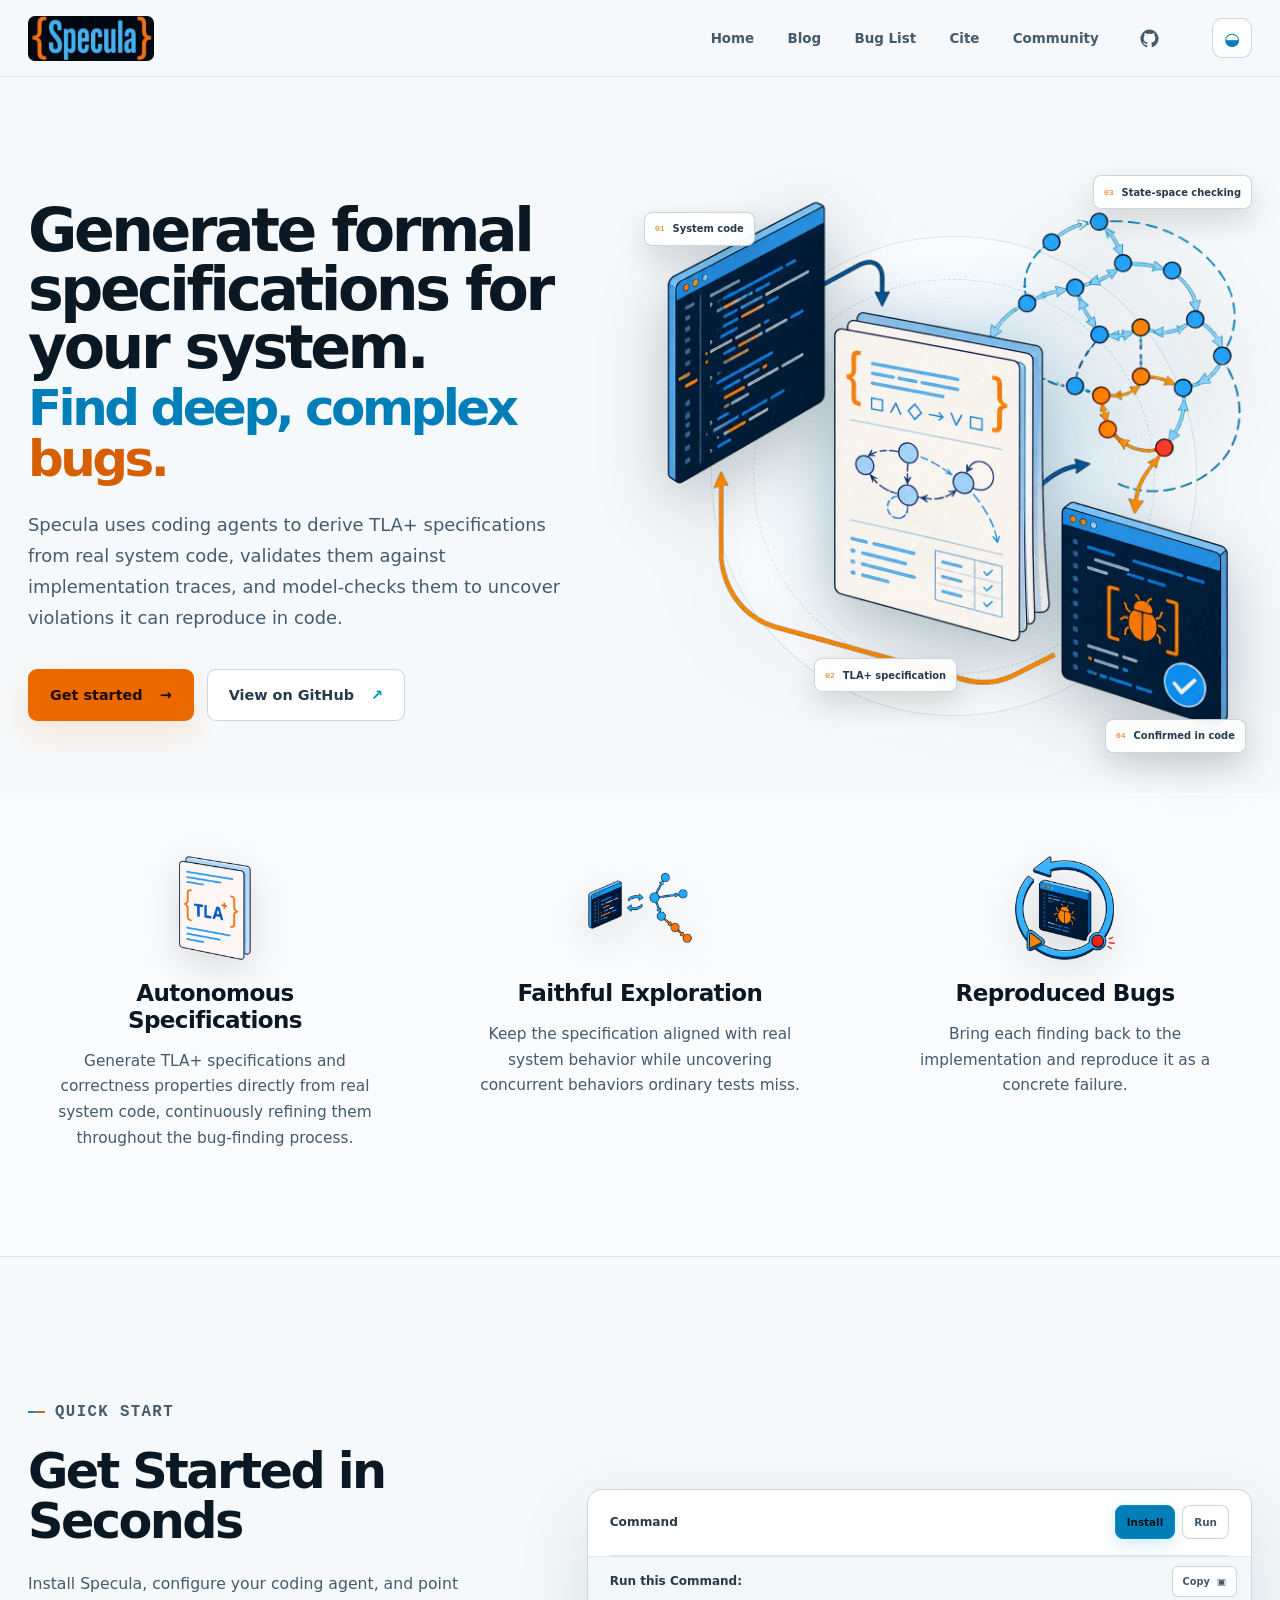
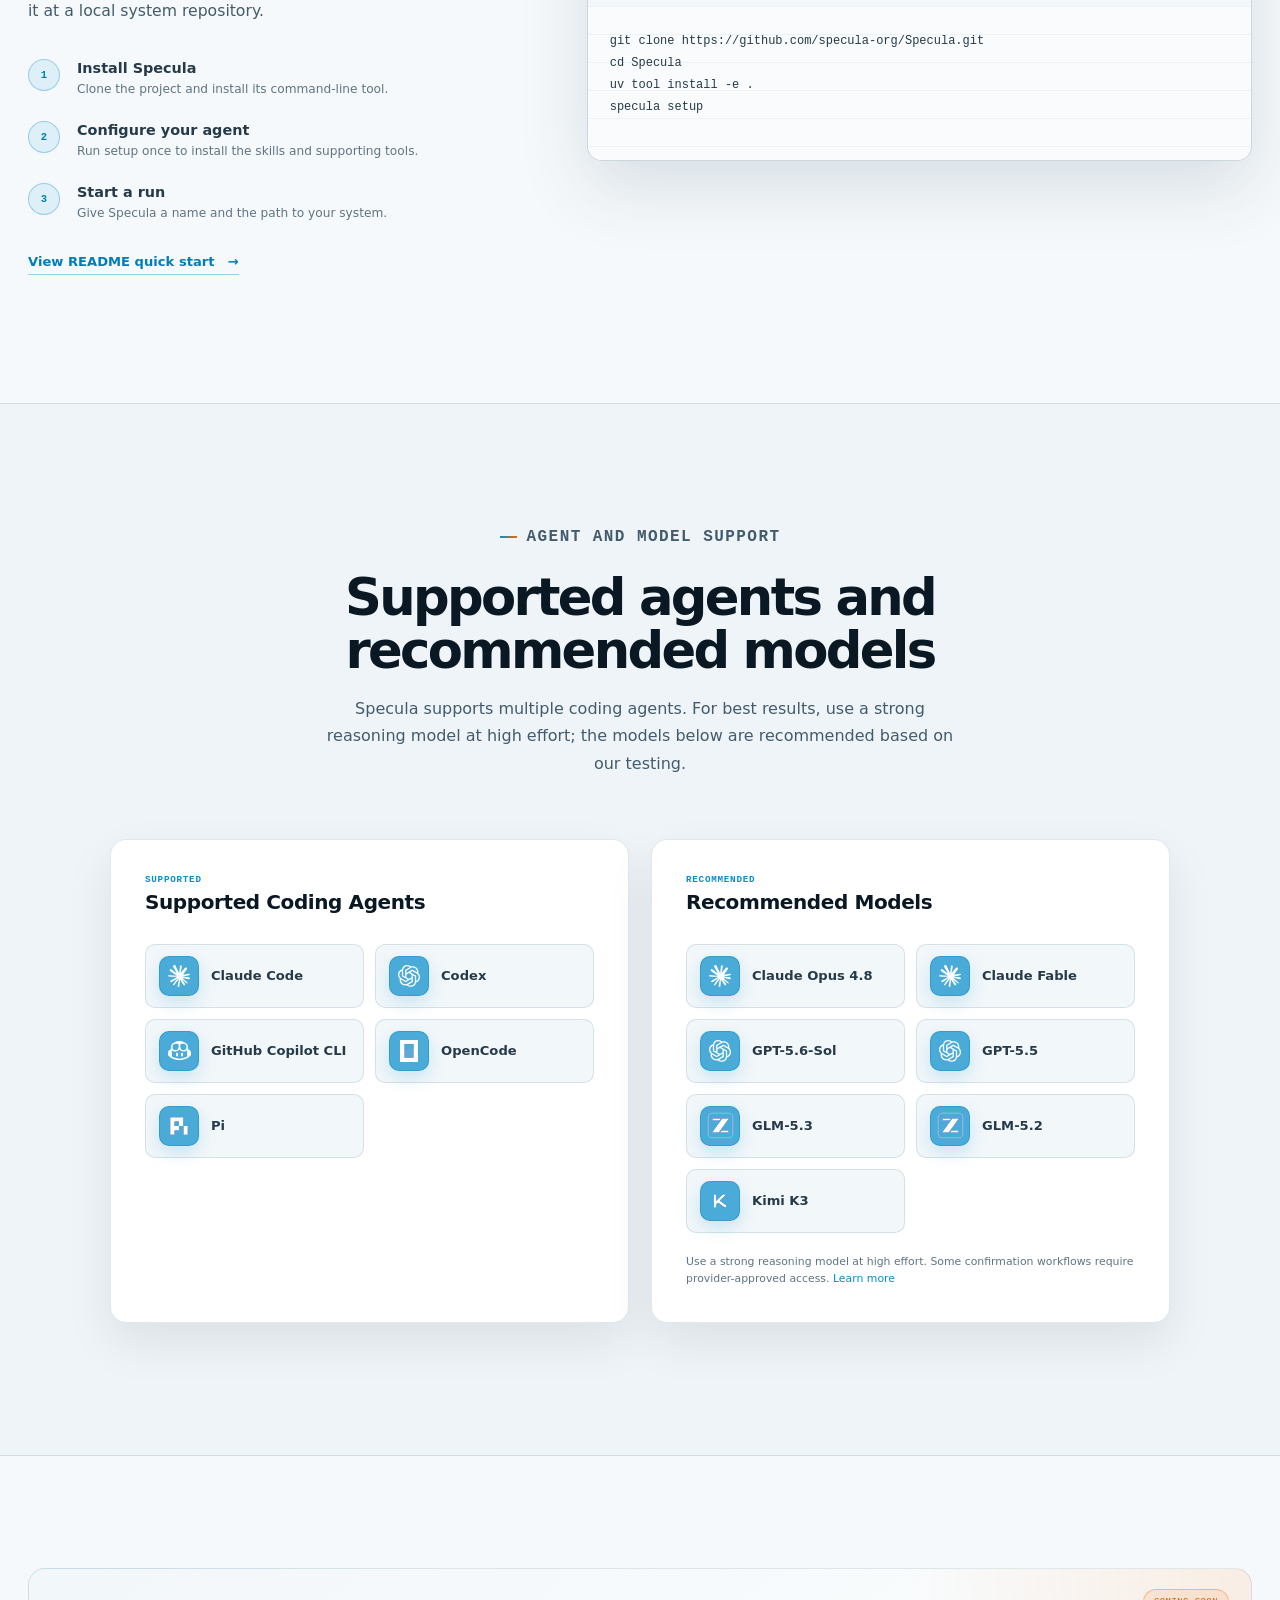
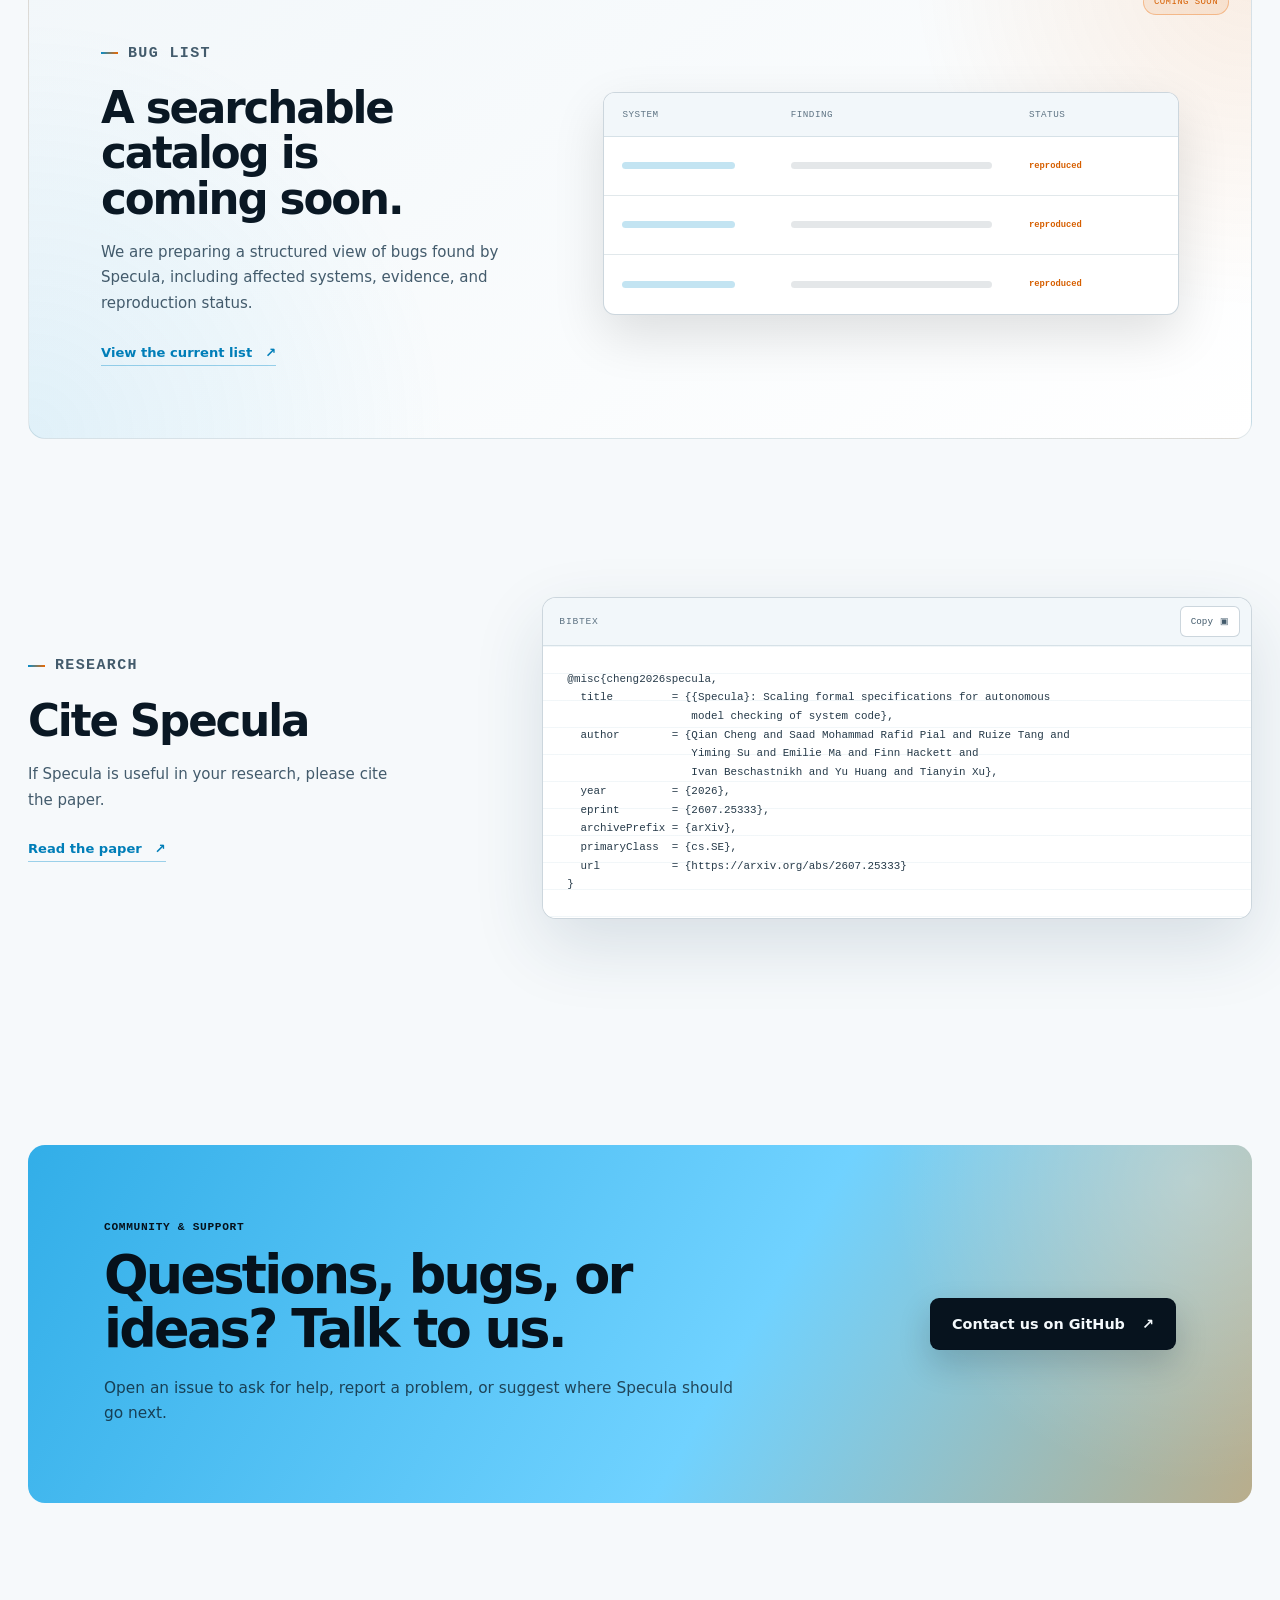
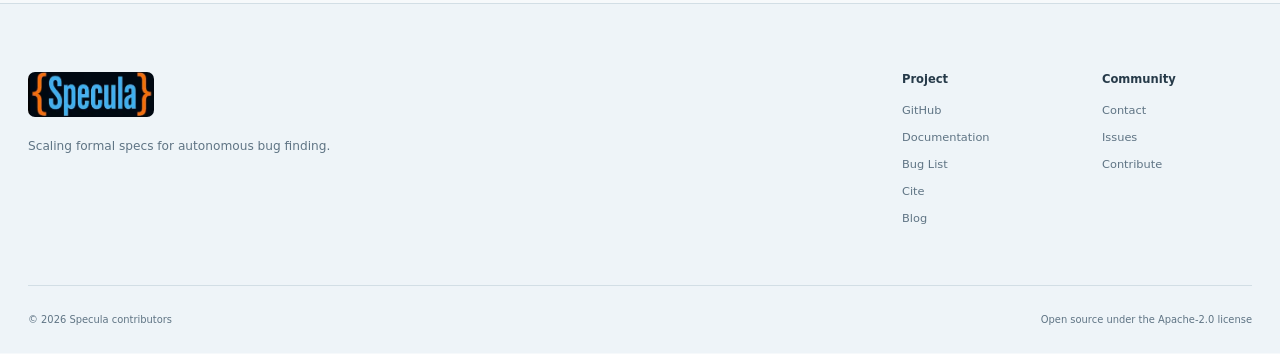
==== index.html @ 7ab11493 "Unify support icon styling" ====
<!doctype html>
<html lang="en" data-theme="dark">
  <head>
    <meta charset="UTF-8" />
    <meta name="viewport" content="width=device-width, initial-scale=1" />
    <meta
      name="description"
      content="Specula generates formal TLA+ specifications for real system code, model-checks them, and reproduces deep bugs in the implementation."
    />
    <meta name="theme-color" content="#050d16" />
    <meta property="og:title" content="Specula — Generate formal specifications. Find deep bugs." />
    <meta
      property="og:description"
      content="Generate and validate TLA+ specifications for your system, then uncover and reproduce deep bugs."
    />
    <meta property="og:type" content="website" />
    <meta property="og:url" content="https://specula.info/" />
    <meta property="og:image" content="https://specula.info/assets/og.png" />
    <meta property="og:image:width" content="1536" />
    <meta property="og:image:height" content="1024" />
    <meta
      property="og:image:alt"
      content="Specula turns code into a TLA+ model, finds a counterexample, and confirms a bug."
    />
    <meta name="twitter:card" content="summary_large_image" />
    <meta name="twitter:title" content="Specula — Generate formal specifications. Find deep bugs." />
    <meta
      name="twitter:description"
      content="Generate and validate TLA+ specifications for your system, then uncover and reproduce deep bugs."
    />
    <meta name="twitter:image" content="https://specula.info/assets/og.png" />
    <title>Specula — Generate formal specifications. Find deep bugs.</title>
    <link rel="icon" href="assets/favicon.png" type="image/png" />
    <link rel="preload" href="assets/specula-hero-illustration.webp" as="image" type="image/webp" />
    <script>
      (() => {
        let savedTheme = null;
        try {
          savedTheme = localStorage.getItem("specula-theme");
        } catch (_) {}

        const theme =
          savedTheme === "light" || savedTheme === "dark"
            ? savedTheme
            : window.matchMedia?.("(prefers-color-scheme: dark)").matches
              ? "dark"
              : "light";

        document.documentElement.dataset.theme = theme;
        document
          .querySelector('meta[name="theme-color"]')
          ?.setAttribute("content", theme === "light" ? "#f6f9fb" : "#050d16");
      })();
    </script>
    <link rel="stylesheet" href="styles.css" />
  </head>
  <body>
    <a class="skip-link" href="#main">Skip to content</a>

    <header class="site-header">
      <div class="nav-shell">
        <a class="brand" href="#top" aria-label="Specula home">
          <img src="assets/specula-wordmark.webp" alt="Specula" width="287" height="127" />
        </a>

        <nav aria-label="Primary navigation">
          <a href="#top">Home</a>
          <a href="blog/">Blog</a>
          <a href="#bugs">Bug List</a>
          <a href="#cite">Cite</a>
          <a href="#contact">Community</a>
          <a
            class="github-nav"
            href="https://github.com/specula-org/Specula"
            aria-label="Specula on GitHub"
            title="GitHub"
          >
            <svg viewBox="0 0 24 24" aria-hidden="true">
              <path d="M12 .7a11.5 11.5 0 0 0-3.64 22.4c.58.1.79-.25.79-.56v-2.23c-3.22.7-3.9-1.37-3.9-1.37-.53-1.34-1.29-1.7-1.29-1.7-1.05-.72.08-.7.08-.7 1.16.08 1.78 1.2 1.78 1.2 1.03 1.77 2.71 1.26 3.37.96.1-.75.4-1.26.74-1.55-2.58-.3-5.29-1.29-5.29-5.73 0-1.27.45-2.3 1.19-3.11-.12-.29-.52-1.47.11-3.08 0 0 .97-.31 3.16 1.19a10.9 10.9 0 0 1 5.76 0c2.19-1.5 3.16-1.19 3.16-1.19.63 1.61.23 2.79.11 3.08.74.81 1.19 1.84 1.19 3.11 0 4.45-2.72 5.43-5.3 5.72.42.36.79 1.06.79 2.14v3.26c0 .31.21.67.8.56A11.5 11.5 0 0 0 12 .7Z" />
            </svg>
          </a>
        </nav>

        <div class="header-actions">
          <button
            class="theme-toggle"
            type="button"
            aria-label="Switch to light mode"
            aria-pressed="false"
            title="Switch color theme"
          >
            <span class="theme-icon theme-icon-sun" aria-hidden="true">☼</span>
            <span class="theme-icon theme-icon-moon" aria-hidden="true">◒</span>
          </button>
        </div>
      </div>
    </header>

    <main id="main">
      <section class="hero section-shell" id="top" aria-labelledby="hero-title">
        <div class="hero-copy reveal">
          <h1 id="hero-title">
            <span class="hero-title-main">Generate formal specifications for your system.</span>
            <span class="hero-title-accent">Find deep, complex <em>bugs.</em></span>
          </h1>
          <p class="hero-lede">
            Specula uses coding agents to derive TLA+ specifications from real
            system code, validates them against implementation traces, and
            model-checks them to uncover violations it can reproduce in code.
          </p>
          <div class="hero-actions">
            <a class="button button-primary" href="#get-started">
              Get started <span aria-hidden="true">→</span>
            </a>
            <a class="button button-secondary" href="https://github.com/specula-org/Specula">
              View on GitHub
              <span class="github-mark" aria-hidden="true">↗</span>
            </a>
          </div>
        </div>

        <figure class="hero-visual reveal" aria-labelledby="hero-figure-caption">
          <div class="visual-glow"></div>
          <img
            src="assets/specula-hero-illustration.webp"
            width="1254"
            height="1254"
            alt=""
            fetchpriority="high"
            decoding="async"
          />

          <div class="illustration-label label-code" aria-hidden="true">
            <span>01</span><strong>System code</strong>
          </div>
          <div class="illustration-label label-spec" aria-hidden="true">
            <span>02</span><strong>TLA+ specification</strong>
          </div>
          <div class="illustration-label label-check" aria-hidden="true">
            <span>03</span><strong>State-space checking</strong>
          </div>
          <div class="illustration-label label-bug" aria-hidden="true">
            <span>04</span><strong>Confirmed in code</strong>
          </div>

          <figcaption id="hero-figure-caption" class="sr-only">
            Specula analyzes system code, generates and validates a TLA+
            specification, explores its state space, and confirms discovered
            violations in the implementation.
          </figcaption>
        </figure>
      </section>

      <section class="signal-strip" aria-label="Specula value summary">
        <div class="section-shell signal-grid">
          <article class="reveal">
            <div class="feature-icon" aria-hidden="true">
              <img src="assets/feature-specification.webp" width="384" height="384" alt="" loading="lazy" decoding="async" />
            </div>
            <div class="signal-copy">
              <h2>Autonomous Specifications</h2>
              <p>Generate TLA+ specifications and correctness properties directly from real system code, continuously refining them throughout the bug-finding process.</p>
            </div>
          </article>
          <article class="reveal">
            <div class="feature-icon" aria-hidden="true">
              <img src="assets/feature-exploration.webp" width="384" height="384" alt="" loading="lazy" decoding="async" />
            </div>
            <div class="signal-copy">
              <h2>Faithful Exploration</h2>
              <p>Keep the specification aligned with real system behavior while uncovering concurrent behaviors ordinary tests miss.</p>
            </div>
          </article>
          <article class="reveal">
            <div class="feature-icon" aria-hidden="true">
              <img src="assets/feature-reproduction.webp" width="384" height="384" alt="" loading="lazy" decoding="async" />
            </div>
            <div class="signal-copy">
              <h2>Reproduced Bugs</h2>
              <p>Bring each finding back to the implementation and reproduce it as a concrete failure.</p>
            </div>
          </article>
        </div>
      </section>

      <section class="start-section section-shell" id="get-started" aria-labelledby="start-title">
        <div class="start-copy reveal">
          <p class="eyebrow"><span></span> Quick start</p>
          <h2 id="start-title">Get Started in Seconds</h2>
          <p>
            Install Specula, configure your coding agent, and point it at a
            local system repository.
          </p>
          <ol class="start-steps">
            <li><span>1</span><div><strong>Install Specula</strong><p>Clone the project and install its command-line tool.</p></div></li>
            <li><span>2</span><div><strong>Configure your agent</strong><p>Run setup once to install the skills and supporting tools.</p></div></li>
            <li><span>3</span><div><strong>Start a run</strong><p>Give Specula a name and the path to your system.</p></div></li>
          </ol>
          <a class="text-link" href="https://github.com/specula-org/Specula#setup">
            View README quick start <span aria-hidden="true">→</span>
          </a>
        </div>

        <div class="quickstart command-builder reveal" data-command-builder>
          <div class="builder-controls">
            <div class="builder-row">
              <span class="builder-label">Command</span>
              <div class="builder-options" role="group" aria-label="Command type">
                <button type="button" data-builder-mode="install" aria-pressed="true">Install</button>
                <button type="button" data-builder-mode="run" aria-pressed="false">Run</button>
              </div>
            </div>

            <div class="builder-row" data-run-config hidden>
              <span class="builder-label">Agent</span>
              <div class="builder-options builder-options-wrap" role="group" aria-label="Coding agent">
                <button type="button" data-builder-agent="claude-code" aria-pressed="true">Claude Code</button>
                <button type="button" data-builder-agent="codex" aria-pressed="false">Codex</button>
                <button type="button" data-builder-agent="copilot-cli" aria-pressed="false">Copilot CLI</button>
                <button type="button" data-builder-agent="opencode" aria-pressed="false">OpenCode</button>
                <button type="button" data-builder-agent="pi" aria-pressed="false">Pi</button>
              </div>
            </div>

            <div class="builder-row" data-run-config hidden>
              <span class="builder-label">Source</span>
              <div class="builder-control-stack">
                <div class="builder-options" role="group" aria-label="Source checkout handling">
                  <button type="button" data-builder-source="working" aria-pressed="true">Edit source</button>
                  <button type="button" data-builder-source="keep" aria-pressed="false">Use a copy</button>
                </div>
                <p class="builder-inline-help" data-source-help>
                  Specula works in the selected repository and may modify its files.
                </p>
              </div>
            </div>
          </div>

          <div class="command-output">
            <div class="command-output-heading">
              <span>Run this Command:</span>
              <button class="command-copy" type="button" data-copy-target="#quick-command">
                Copy <span aria-hidden="true">▣</span>
              </button>
            </div>
            <pre><code id="quick-command" data-generated-command>git clone https://github.com/specula-org/Specula.git
cd Specula
uv tool install -e .
specula setup</code></pre>
          </div>

        </div>
      </section>

      <section class="support-section" id="support" aria-labelledby="support-title">
        <div class="section-shell">
          <div class="support-heading reveal">
            <p class="eyebrow"><span></span> Agent and model support</p>
            <h2 id="support-title">Supported agents and recommended models</h2>
            <p>Specula supports multiple coding agents. For best results, use a strong reasoning model at high effort; the models below are recommended based on our testing.</p>
          </div>

          <div class="support-grid">
            <article class="support-card reveal">
              <div class="support-card-heading">
                <div><p>SUPPORTED</p><h3>Supported Coding Agents</h3></div>
              </div>
              <div class="support-items agents-list">
                <div><span class="brand-icon brand-icon--claude"><img src="assets/logos/claude.svg" alt="" /></span><strong>Claude Code</strong></div>
                <div><span class="brand-icon brand-icon--openai"><img src="assets/logos/openai.svg" alt="" /></span><strong>Codex</strong></div>
                <div><span class="brand-icon brand-icon--copilot"><img src="assets/logos/github-copilot.svg" alt="" /></span><strong>GitHub Copilot CLI</strong></div>
                <div><span class="brand-icon brand-icon--opencode"><img src="assets/logos/opencode.png" alt="" /></span><strong>OpenCode</strong></div>
                <div><span class="brand-icon brand-icon--pi"><img src="assets/logos/pi.svg" alt="" /></span><strong>Pi</strong></div>
              </div>
            </article>

            <article class="support-card reveal">
              <div class="support-card-heading">
                <div><p>RECOMMENDED</p><h3>Recommended Models</h3></div>
              </div>
              <div class="support-items models-list">
                <div><span class="brand-icon brand-icon--claude"><img src="assets/logos/claude.svg" alt="" /></span><strong>Claude Opus 4.8</strong></div>
                <div><span class="brand-icon brand-icon--claude"><img src="assets/logos/claude.svg" alt="" /></span><strong>Claude Fable</strong></div>
                <div><span class="brand-icon brand-icon--openai"><img src="assets/logos/openai.svg" alt="" /></span><strong>GPT-5.6-Sol</strong></div>
                <div><span class="brand-icon brand-icon--openai"><img src="assets/logos/openai.svg" alt="" /></span><strong>GPT-5.5</strong></div>
                <div><span class="brand-icon brand-icon--zai"><img src="assets/logos/zai.svg" alt="" /></span><strong>GLM-5.3</strong></div>
                <div><span class="brand-icon brand-icon--zai"><img src="assets/logos/zai.svg" alt="" /></span><strong>GLM-5.2</strong></div>
                <div><span class="brand-icon brand-icon--kimi"><img src="assets/logos/kimi.png" alt="" /></span><strong>Kimi K3</strong></div>
              </div>
              <p class="support-note">
                Use a strong reasoning model at high effort. Some confirmation workflows require provider-approved access.
                <a href="https://github.com/specula-org/Specula/blob/main/docs/Usage.md#models-tested-by-the-specula-team">Learn more</a>
              </p>
            </article>
          </div>
        </div>
      </section>

      <section class="bug-list-section section-shell" id="bugs" aria-labelledby="bugs-title">
        <div class="bug-placeholder reveal">
          <div class="bug-placeholder-copy">
            <p class="eyebrow"><span></span> Bug List</p>
            <h2 id="bugs-title">A searchable catalog is coming soon.</h2>
            <p>
              We are preparing a structured view of bugs found by Specula,
              including affected systems, evidence, and reproduction status.
            </p>
            <a class="text-link" href="https://docs.google.com/spreadsheets/d/1AVXdKjNfD4952hZqyB-_wTdrzeTw0SD73f3F0zWJ0as">
              View the current list <span aria-hidden="true">↗</span>
            </a>
          </div>
          <div class="bug-placeholder-table" aria-hidden="true">
            <div class="placeholder-row placeholder-head"><span>System</span><span>Finding</span><span>Status</span></div>
            <div class="placeholder-row"><i></i><i></i><b>reproduced</b></div>
            <div class="placeholder-row"><i></i><i></i><b>reproduced</b></div>
            <div class="placeholder-row"><i></i><i></i><b>reproduced</b></div>
          </div>
          <span class="coming-soon">Coming soon</span>
        </div>
      </section>

      <section class="cite-section section-shell" id="cite" aria-labelledby="cite-title">
        <div class="cite-copy reveal">
          <p class="eyebrow"><span></span> Research</p>
          <h2 id="cite-title">Cite Specula</h2>
          <p>If Specula is useful in your research, please cite the paper.</p>
          <a class="text-link" href="https://arxiv.org/abs/2607.25333">
            Read the paper <span aria-hidden="true">↗</span>
          </a>
        </div>

        <div class="bibtex-card reveal">
          <div class="bibtex-bar">
            <span>BibTeX</span>
            <button class="bib-copy" type="button" data-copy-target="#specula-bibtex">
              Copy <span aria-hidden="true">▣</span>
            </button>
          </div>
          <pre id="specula-bibtex"><code>@misc{cheng2026specula,
  title         = {{Specula}: Scaling formal specifications for autonomous
                   model checking of system code},
  author        = {Qian Cheng and Saad Mohammad Rafid Pial and Ruize Tang and
                   Yiming Su and Emilie Ma and Finn Hackett and
                   Ivan Beschastnikh and Yu Huang and Tianyin Xu},
  year          = {2026},
  eprint        = {2607.25333},
  archivePrefix = {arXiv},
  primaryClass  = {cs.SE},
  url           = {https://arxiv.org/abs/2607.25333}
}</code></pre>
        </div>
      </section>

      <section class="closing-section section-shell reveal" id="contact" aria-labelledby="contact-title">
        <div>
          <p>Community &amp; support</p>
          <h2 id="contact-title">Questions, bugs, or ideas? Talk to us.</h2>
          <span class="contact-copy">Open an issue to ask for help, report a problem, or suggest where Specula should go next.</span>
        </div>
        <a class="button button-inverse" href="https://github.com/specula-org/Specula/issues">
          Contact us on GitHub <span aria-hidden="true">↗</span>
        </a>
      </section>
    </main>

    <footer class="site-footer">
      <div class="section-shell footer-grid">
        <div class="footer-brand">
          <a class="brand" href="#top" aria-label="Specula home">
            <img src="assets/specula-wordmark.webp" alt="Specula" width="287" height="127" loading="lazy" decoding="async" />
          </a>
          <p>Scaling formal specs for autonomous bug finding.</p>
        </div>
        <div class="footer-links">
          <div>
            <strong>Project</strong>
            <a href="https://github.com/specula-org/Specula">GitHub</a>
            <a href="https://github.com/specula-org/Specula/blob/main/docs/Usage.md">Documentation</a>
            <a href="#bugs">Bug List</a>
            <a href="#cite">Cite</a>
            <a href="blog/">Blog</a>
          </div>
          <div>
            <strong>Community</strong>
            <a href="#contact">Contact</a>
            <a href="https://github.com/specula-org/Specula/issues">Issues</a>
            <a href="https://github.com/specula-org/Specula/blob/main/CONTRIBUTING.md">Contribute</a>
          </div>
        </div>
      </div>
      <div class="section-shell footer-bottom">
        <span>© 2026 Specula contributors</span>
        <span>Open source under the Apache-2.0 license</span>
      </div>
    </footer>

    <script src="script.js" defer></script>
  </body>
</html>
---- styles.css ----
:root {
  color-scheme: dark;
  --bg: #050d16;
  --bg-elevated: #08131f;
  --surface: #0a1724;
  --surface-2: #0d1c2c;
  --surface-3: #102235;
  --text: #f3f7fa;
  --text-soft: #c9d5df;
  --muted: #8da1b2;
  --muted-strong: #a9b9c6;
  --line: rgba(139, 181, 211, 0.15);
  --line-strong: rgba(139, 181, 211, 0.26);
  --blue: #42baf3;
  --blue-bright: #74d1ff;
  --blue-faint: rgba(66, 186, 243, 0.1);
  --orange: #ff7900;
  --orange-bright: #ff9b3f;
  --orange-faint: rgba(255, 121, 0, 0.1);
  --green: #57d58c;
  --shadow: 0 28px 80px rgba(0, 0, 0, 0.38);
  --header-bg: rgba(5, 13, 22, 0.78);
  --grid-color: rgba(102, 163, 202, 0.055);
  --section-width: 1240px;
  font-family:
    Inter, "SF Pro Display", "SF Pro Text", ui-sans-serif, system-ui,
    -apple-system, BlinkMacSystemFont, "Segoe UI", sans-serif;
  font-synthesis: none;
}

:root[data-theme="light"] {
  color-scheme: light;
  --bg: #f6f9fb;
  --bg-elevated: #eef4f8;
  --surface: #ffffff;
  --surface-2: #f2f7fa;
  --surface-3: #e8f1f7;
  --text: #0a1824;
  --text-soft: #263a49;
  --muted: #5f7484;
  --muted-strong: #435b6c;
  --line: rgba(15, 65, 95, 0.12);
  --line-strong: rgba(15, 65, 95, 0.21);
  --blue: #078dca;
  --blue-bright: #007eb8;
  --blue-faint: rgba(20, 161, 224, 0.1);
  --orange: #ec6900;
  --orange-bright: #d65f00;
  --orange-faint: rgba(236, 105, 0, 0.1);
  --green: #14864a;
  --shadow: 0 26px 70px rgba(25, 67, 92, 0.14);
  --header-bg: rgba(246, 249, 251, 0.86);
  --grid-color: rgba(10, 94, 138, 0.055);
}

* {
  box-sizing: border-box;
}

html {
  background: var(--bg);
  overflow-x: clip;
  scroll-behavior: smooth;
  scroll-padding-top: 92px;
}

body {
  min-width: 320px;
  min-height: 100vh;
  margin: 0;
  overflow-x: hidden;
  color: var(--text);
  background: var(--bg);
  transition: color 220ms ease, background-color 220ms ease;
}

body::before {
  position: fixed;
  inset: 0;
  z-index: -2;
  content: "";
  pointer-events: none;
  background-image:
    linear-gradient(var(--grid-color) 1px, transparent 1px),
    linear-gradient(90deg, var(--grid-color) 1px, transparent 1px);
  background-size: 56px 56px;
  mask-image: linear-gradient(to bottom, black, transparent 90%);
}

body::after {
  position: absolute;
  top: -180px;
  left: 55%;
  z-index: -1;
  width: 760px;
  height: 640px;
  border-radius: 50%;
  content: "";
  pointer-events: none;
  background: radial-gradient(circle, rgba(52, 174, 233, 0.12), transparent 66%);
  transform: translateX(-20%);
}

button,
a {
  -webkit-tap-highlight-color: transparent;
}

button {
  color: inherit;
  font: inherit;
}

a {
  color: inherit;
  text-decoration: none;
}

a:focus-visible,
button:focus-visible {
  outline: 3px solid rgba(66, 186, 243, 0.54);
  outline-offset: 4px;
}

.skip-link {
  position: fixed;
  top: 10px;
  left: 10px;
  z-index: 100;
  padding: 10px 14px;
  border-radius: 7px;
  color: #06101a;
  background: var(--blue-bright);
  transform: translateY(-150%);
}

.skip-link:focus {
  transform: translateY(0);
}

.section-shell,
.nav-shell {
  width: min(var(--section-width), calc(100% - 56px));
  margin-inline: auto;
}

.site-header {
  position: sticky;
  top: 0;
  z-index: 50;
  border-bottom: 1px solid var(--line);
  background: var(--header-bg);
  backdrop-filter: blur(20px) saturate(140%);
}

.nav-shell {
  display: grid;
  grid-template-columns: auto 1fr auto;
  gap: 46px;
  align-items: center;
  min-height: 76px;
}

.brand {
  display: inline-flex;
  flex: 0 0 auto;
  overflow: hidden;
  align-items: center;
  width: 126px;
  height: 45px;
  border-radius: 7px;
  background: #030c15;
}

.brand img {
  display: block;
  width: 100%;
  height: auto;
}

nav {
  display: flex;
  gap: clamp(20px, 2.6vw, 36px);
  align-items: center;
  justify-content: flex-end;
  color: var(--muted-strong);
  font-size: 0.84rem;
  font-weight: 650;
}

nav a {
  transition: color 160ms ease;
}

nav a:hover {
  color: var(--text);
}

.nav-current {
  color: var(--text);
}

.nav-current::after {
  display: block;
  width: 100%;
  height: 2px;
  margin-top: 6px;
  border-radius: 2px;
  content: "";
  background: linear-gradient(90deg, var(--blue), var(--orange));
}

.github-nav {
  display: grid;
  width: 34px;
  height: 34px;
  place-items: center;
  border-radius: 8px;
}

.github-nav:hover {
  background: var(--blue-faint);
}

.github-nav svg {
  width: 19px;
  height: 19px;
  fill: currentColor;
}

.header-actions {
  display: flex;
  gap: 10px;
  align-items: center;
}

.theme-toggle {
  position: relative;
  display: grid;
  width: 40px;
  height: 40px;
  padding: 0;
  overflow: hidden;
  place-items: center;
  border: 1px solid var(--line-strong);
  border-radius: 10px;
  cursor: pointer;
  background: var(--surface);
  transition: border-color 160ms ease, transform 160ms ease;
}

.theme-toggle:hover {
  border-color: rgba(66, 186, 243, 0.52);
  transform: translateY(-1px);
}

.theme-icon {
  position: absolute;
  display: grid;
  place-items: center;
  color: var(--blue-bright);
  font-size: 1.12rem;
  transition: opacity 180ms ease, transform 220ms ease;
}

.theme-icon-sun {
  opacity: 1;
  transform: rotate(0deg) scale(1);
}

.theme-icon-moon {
  opacity: 0;
  transform: rotate(-50deg) scale(0.65);
}

:root[data-theme="light"] .theme-icon-sun {
  opacity: 0;
  transform: rotate(50deg) scale(0.65);
}

:root[data-theme="light"] .theme-icon-moon {
  opacity: 1;
  transform: rotate(0deg) scale(1);
}

.header-cta {
  display: inline-flex;
  gap: 11px;
  align-items: center;
  min-height: 40px;
  padding: 0 15px;
  border-radius: 9px;
  color: #1b0b00;
  background: var(--orange);
  font-size: 0.82rem;
  font-weight: 760;
  transition: background-color 160ms ease, transform 160ms ease;
}

.header-cta:hover {
  background: #ff8c22;
  transform: translateY(-1px);
}

.hero {
  display: grid;
  grid-template-columns: minmax(0, 0.94fr) minmax(520px, 1.06fr);
  gap: clamp(50px, 6vw, 90px);
  align-items: center;
  min-height: auto;
  padding-block: 80px 28px;
}

.hero-copy {
  position: relative;
  z-index: 2;
  max-width: 680px;
}

.hero-copy > h1 {
  margin-top: 0;
}

.eyebrow {
  display: flex;
  gap: 10px;
  align-items: center;
  margin: 0;
  color: var(--blue);
  font-family: ui-monospace, "SFMono-Regular", Menlo, Consolas, monospace;
  font-size: 0.7rem;
  font-weight: 680;
  letter-spacing: 0.09em;
  text-transform: uppercase;
}

.eyebrow > span {
  width: 17px;
  height: 2px;
  background: linear-gradient(90deg, var(--blue), var(--orange));
}

h1,
h2,
h3,
p {
  text-wrap: pretty;
}

h1 {
  max-width: 690px;
  margin: 26px 0 25px;
  font-size: clamp(3.35rem, 4.7vw, 5rem);
  font-weight: 740;
  line-height: 0.97;
  letter-spacing: -0.058em;
}

h1 span {
  display: block;
}

.hero-title-main {
  color: var(--text);
}

.hero-title-accent {
  margin-top: 0.14em;
  color: var(--blue-bright);
  font-size: 0.83em;
  line-height: 1.02;
}

.hero-title-accent em {
  color: var(--orange-bright);
  font-style: normal;
}

.hero-lede {
  max-width: 650px;
  margin: 0;
  color: var(--muted-strong);
  font-size: clamp(1.05rem, 1.4vw, 1.22rem);
  line-height: 1.72;
}

.hero-actions {
  display: flex;
  flex-wrap: wrap;
  gap: 13px;
  margin-top: 35px;
}

.button {
  display: inline-flex;
  gap: 17px;
  align-items: center;
  justify-content: center;
  min-height: 52px;
  padding-inline: 21px;
  border: 1px solid transparent;
  border-radius: 9px;
  font-size: 0.9rem;
  font-weight: 760;
  transition: border-color 160ms ease, background-color 160ms ease, transform 160ms ease;
}

.button:hover {
  transform: translateY(-2px);
}

.button-primary {
  color: #1b0b00;
  background: var(--orange);
  box-shadow: 0 14px 34px rgba(255, 121, 0, 0.15);
}

.button-primary:hover {
  background: #ff8c22;
}

.button-secondary {
  border-color: var(--line-strong);
  color: var(--text-soft);
  background: var(--surface);
}

.button-secondary:hover {
  border-color: rgba(66, 186, 243, 0.48);
  background: var(--surface-2);
}

.github-mark {
  color: var(--blue);
}

.hero-note {
  margin: 19px 0 0;
  color: var(--muted);
  font-size: 0.76rem;
}

.hero-visual {
  position: relative;
  min-width: 0;
}

.visual-glow {
  position: absolute;
  inset: 12% 3% 2% 12%;
  z-index: -1;
  border-radius: 40%;
  background: radial-gradient(circle at 45% 40%, rgba(58, 185, 246, 0.17), transparent 58%);
  filter: blur(25px);
}

.terminal-card {
  position: relative;
  overflow: hidden;
  border: 1px solid var(--line-strong);
  border-radius: 16px;
  background: linear-gradient(145deg, color-mix(in srgb, var(--surface-2) 96%, transparent), var(--surface));
  box-shadow: var(--shadow);
}

.terminal-card::before {
  position: absolute;
  top: 0;
  left: 8%;
  width: 76%;
  height: 1px;
  content: "";
  background: linear-gradient(90deg, transparent, var(--blue), transparent);
}

.terminal-bar {
  display: grid;
  grid-template-columns: 80px 1fr auto;
  align-items: center;
  min-height: 49px;
  padding-inline: 17px;
  border-bottom: 1px solid var(--line);
  color: var(--muted);
  font-family: ui-monospace, "SFMono-Regular", Menlo, Consolas, monospace;
  font-size: 0.66rem;
}

.window-dots {
  display: flex;
  gap: 6px;
}

.window-dots i {
  width: 7px;
  height: 7px;
  border-radius: 50%;
  background: var(--line-strong);
}

.window-dots i:first-child {
  background: var(--orange);
}

.terminal-state {
  display: inline-flex;
  gap: 7px;
  align-items: center;
  color: var(--muted-strong);
}

.terminal-state i {
  width: 6px;
  height: 6px;
  border-radius: 50%;
  background: var(--green);
  box-shadow: 0 0 12px color-mix(in srgb, var(--green) 45%, transparent);
}

.command-line {
  display: flex;
  gap: 13px;
  align-items: center;
  min-height: 64px;
  padding-inline: 20px;
  border-bottom: 1px solid var(--line);
  background: color-mix(in srgb, var(--blue-faint) 38%, transparent);
  font-family: ui-monospace, "SFMono-Regular", Menlo, Consolas, monospace;
  font-size: clamp(0.68rem, 1.05vw, 0.78rem);
}

.prompt {
  flex: 0 0 auto;
  color: var(--orange);
  font-weight: 750;
}

.command-line code {
  overflow: hidden;
  color: var(--text-soft);
  text-overflow: ellipsis;
  white-space: nowrap;
}

.run-steps {
  padding: 8px 20px;
  margin: 0;
  list-style: none;
}

.run-steps li {
  position: relative;
  display: grid;
  grid-template-columns: 30px 31px 1fr auto;
  gap: 12px;
  align-items: center;
  min-height: 78px;
  border-bottom: 1px solid var(--line);
}

.run-steps li:last-child {
  border-bottom: 0;
}

.run-steps li:not(:last-child)::after {
  position: absolute;
  bottom: -5px;
  left: 43px;
  z-index: 2;
  width: 1px;
  height: 11px;
  content: "";
  background: var(--line-strong);
}

.run-index,
.run-label,
.run-meta {
  font-family: ui-monospace, "SFMono-Regular", Menlo, Consolas, monospace;
}

.run-index {
  color: var(--muted);
  font-size: 0.62rem;
}

.run-icon {
  display: grid;
  width: 28px;
  height: 28px;
  place-items: center;
  border: 1px solid color-mix(in srgb, var(--blue) 36%, transparent);
  border-radius: 7px;
  color: var(--blue-bright);
  background: var(--blue-faint);
  font-size: 0.66rem;
  font-style: normal;
  font-weight: 780;
}

.run-label {
  display: block;
  margin-bottom: 5px;
  color: var(--muted);
  font-size: 0.58rem;
  letter-spacing: 0.06em;
}

.run-steps strong {
  display: block;
  color: var(--text-soft);
  font-size: 0.79rem;
  font-weight: 650;
}

.run-meta {
  color: var(--muted);
  font-size: 0.58rem;
}

.is-alert .run-icon {
  border-color: color-mix(in srgb, var(--orange) 48%, transparent);
  color: var(--orange-bright);
  background: var(--orange-faint);
}

.is-confirmed .run-icon {
  border-color: color-mix(in srgb, var(--green) 45%, transparent);
  color: var(--green);
  background: color-mix(in srgb, var(--green) 9%, transparent);
}

.is-confirmed .run-meta {
  color: var(--green);
}

.terminal-result {
  display: grid;
  grid-template-columns: 32px 1fr;
  gap: 12px;
  align-items: center;
  min-height: 67px;
  padding-inline: 20px;
  border-top: 1px solid color-mix(in srgb, var(--orange) 28%, transparent);
  background: var(--orange-faint);
}

.result-mark {
  display: grid;
  width: 28px;
  height: 28px;
  place-items: center;
  border: 1px solid color-mix(in srgb, var(--orange) 45%, transparent);
  border-radius: 50%;
  color: var(--orange-bright);
}

.terminal-result div > span {
  display: block;
  margin-bottom: 3px;
  color: var(--orange-bright);
  font-family: ui-monospace, "SFMono-Regular", Menlo, Consolas, monospace;
  font-size: 0.57rem;
  letter-spacing: 0.06em;
  text-transform: uppercase;
}

.terminal-result strong {
  color: var(--text-soft);
  font-size: 0.72rem;
  font-weight: 620;
}

.float-card {
  position: absolute;
  display: flex;
  gap: 9px;
  align-items: center;
  min-height: 38px;
  padding-inline: 12px;
  border: 1px solid var(--line-strong);
  border-radius: 9px;
  background: var(--surface);
  box-shadow: 0 16px 38px rgba(0, 0, 0, 0.2);
  font-family: ui-monospace, "SFMono-Regular", Menlo, Consolas, monospace;
  font-size: 0.57rem;
}

.float-card span {
  color: var(--blue);
}

.float-card strong {
  color: var(--text-soft);
  font-size: 0.64rem;
}

.float-card-model {
  top: 25%;
  right: -31px;
}

.float-card-bug {
  right: 34px;
  bottom: -22px;
}

.float-card-bug span {
  color: var(--orange);
}

/* Specula's hero illustration replaces the earlier terminal mockup. */
.hero-visual {
  display: grid;
  width: min(100%, 650px);
  min-width: 0;
  margin: 0;
  place-items: center;
  isolation: isolate;
}

.hero-visual::before {
  position: absolute;
  inset: 13% 9% 8% 11%;
  z-index: -2;
  border: 1px solid var(--line);
  border-radius: 50%;
  content: "";
  background:
    radial-gradient(circle at 50% 48%, var(--blue-faint), transparent 62%),
    color-mix(in srgb, var(--surface) 42%, transparent);
}

.hero-visual::after {
  position: absolute;
  inset: 20% 16% 15% 18%;
  z-index: -1;
  border: 1px dashed color-mix(in srgb, var(--blue) 22%, transparent);
  border-radius: 50%;
  content: "";
  animation: orbit-spin 36s linear infinite;
}

.hero-visual > img {
  display: block;
  width: 100%;
  height: auto;
  filter:
    drop-shadow(0 24px 34px rgba(0, 0, 0, 0.2))
    drop-shadow(0 0 22px color-mix(in srgb, var(--blue) 8%, transparent));
}

.hero-visual .visual-glow {
  inset: 18% 6% 10% 10%;
  z-index: -3;
  border-radius: 45%;
  background: radial-gradient(circle at 52% 46%, rgba(58, 185, 246, 0.2), transparent 64%);
  filter: blur(30px);
}

.illustration-label {
  position: absolute;
  display: flex;
  gap: 8px;
  align-items: center;
  min-height: 34px;
  padding: 7px 10px;
  border: 1px solid var(--line-strong);
  border-radius: 8px;
  background: color-mix(in srgb, var(--surface) 90%, transparent);
  box-shadow: 0 12px 30px rgba(0, 0, 0, 0.14);
  backdrop-filter: blur(10px);
  white-space: nowrap;
}

.illustration-label span {
  color: var(--orange);
  font-family: ui-monospace, "SFMono-Regular", Menlo, Consolas, monospace;
  font-size: 0.5rem;
}

.illustration-label strong {
  color: var(--text-soft);
  font-size: 0.62rem;
  font-weight: 680;
}

.label-code {
  top: 9%;
  left: 0;
}

.label-spec {
  bottom: 12%;
  left: 28%;
}

.label-check {
  top: 3%;
  right: 0;
}

.label-bug {
  right: 1%;
  bottom: 2%;
}

.sr-only {
  position: absolute;
  width: 1px;
  height: 1px;
  padding: 0;
  overflow: hidden;
  clip: rect(0, 0, 0, 0);
  white-space: nowrap;
  border: 0;
}

.signal-strip {
  padding-block: 20px 72px;
  border-bottom: 1px solid var(--line);
  background: color-mix(in srgb, var(--surface) 32%, transparent);
}

.signal-grid {
  display: grid;
  grid-template-columns: repeat(3, 1fr);
  gap: clamp(24px, 4vw, 58px);
}

.signal-grid > article {
  display: flex;
  flex-direction: column;
  align-items: center;
  min-height: 286px;
  padding: 35px 25px 31px;
  border: 1px solid transparent;
  border-radius: 18px;
  text-align: center;
  transition:
    border-color 180ms ease,
    background-color 180ms ease,
    box-shadow 180ms ease,
    transform 180ms ease;
}

.signal-grid > article:hover {
  border-color: var(--line);
  background: color-mix(in srgb, var(--surface) 76%, transparent);
  box-shadow: 0 22px 52px rgba(0, 0, 0, 0.09);
  transform: translateY(-4px);
}

.feature-icon {
  display: grid;
  width: 118px;
  height: 108px;
  margin-bottom: 23px;
  place-items: center;
}

.feature-icon img {
  display: block;
  width: 100%;
  height: 100%;
  object-fit: contain;
  filter: drop-shadow(0 12px 18px rgba(0, 0, 0, 0.12));
}

.signal-copy h2 {
  margin: 0 0 15px;
  color: var(--text);
  font-size: clamp(1.35rem, 1.8vw, 1.65rem);
  font-weight: 700;
  line-height: 1.16;
  letter-spacing: -0.025em;
}

.signal-copy p {
  max-width: 34ch;
  margin: 0;
  color: var(--muted-strong);
  font-size: 0.96rem;
  line-height: 1.68;
}

.value-section,
.outcomes-section,
.start-section {
  padding-block: 136px;
}

.section-heading {
  display: grid;
  grid-template-columns: 1.25fr 0.75fr;
  gap: clamp(50px, 9vw, 140px);
  align-items: end;
  margin-bottom: 64px;
}

.section-heading h2,
.outcomes-copy h2,
.start-copy h2,
.closing-section h2 {
  margin: 20px 0 0;
  font-size: clamp(2.45rem, 4.1vw, 4.25rem);
  line-height: 1.03;
  letter-spacing: -0.052em;
}

.section-heading > p,
.outcomes-copy > p,
.start-copy > p {
  margin: 0;
  color: var(--muted-strong);
  font-size: 0.98rem;
  line-height: 1.72;
}

.value-grid {
  display: grid;
  grid-template-columns: repeat(2, 1fr);
  gap: 18px;
}

.value-card {
  position: relative;
  display: grid;
  min-height: 500px;
  padding: 30px;
  overflow: hidden;
  border: 1px solid var(--line);
  border-radius: 15px;
  background: linear-gradient(145deg, var(--surface-2), var(--surface));
}

.value-card-wide {
  grid-column: 1 / -1;
  grid-template-columns: 0.95fr 1.05fr;
  gap: 65px;
  align-items: center;
  min-height: 430px;
}

.card-number {
  position: absolute;
  top: 25px;
  right: 27px;
  color: var(--muted);
  font-family: ui-monospace, "SFMono-Regular", Menlo, Consolas, monospace;
  font-size: 0.64rem;
}

.card-copy {
  position: relative;
  z-index: 2;
  align-self: end;
}

.value-card-wide .card-copy {
  align-self: center;
  padding-right: 34px;
}

.card-copy > p {
  margin: 0 0 12px;
  color: var(--orange);
  font-family: ui-monospace, "SFMono-Regular", Menlo, Consolas, monospace;
  font-size: 0.64rem;
  font-weight: 720;
  letter-spacing: 0.08em;
}

.card-copy h3 {
  max-width: 490px;
  margin: 0 0 15px;
  font-size: clamp(1.45rem, 2vw, 2.15rem);
  line-height: 1.13;
  letter-spacing: -0.032em;
}

.card-copy > span {
  display: block;
  max-width: 540px;
  color: var(--muted-strong);
  font-size: 0.88rem;
  line-height: 1.68;
}

.code-map {
  position: relative;
  display: grid;
  grid-template-columns: 1fr 72px 1fr;
  gap: 14px;
  align-items: center;
  min-height: 230px;
  padding: 22px;
}

.code-file,
.model-file {
  display: flex;
  flex-direction: column;
  gap: 15px;
  padding: 28px 22px;
  border: 1px solid var(--line-strong);
  border-radius: 11px;
  background: var(--bg-elevated);
  box-shadow: 0 16px 35px rgba(0, 0, 0, 0.13);
}

.code-file span,
.model-file i {
  display: block;
  height: 5px;
  border-radius: 4px;
  background: color-mix(in srgb, var(--blue) 38%, transparent);
}

.code-file span:nth-child(2),
.code-file span:nth-child(5),
.model-file i:nth-of-type(2) {
  width: 64%;
}

.code-file span:nth-child(3) {
  width: 82%;
  background: color-mix(in srgb, var(--orange) 46%, transparent);
}

.model-file b {
  color: var(--orange);
  font-family: ui-monospace, "SFMono-Regular", Menlo, Consolas, monospace;
  font-size: 0.6rem;
  letter-spacing: 0.06em;
}

.map-lines {
  display: flex;
  flex-direction: column;
  gap: 12px;
}

.map-lines i {
  position: relative;
  height: 1px;
  background: linear-gradient(90deg, var(--blue), var(--orange));
}

.map-lines i::after {
  position: absolute;
  top: -3px;
  right: 0;
  width: 7px;
  height: 7px;
  border-radius: 50%;
  content: "";
  background: var(--orange);
}

.state-space {
  position: relative;
  width: 290px;
  height: 245px;
  margin: 13px auto 0;
}

.state-space::before,
.state-space::after {
  position: absolute;
  inset: 32px 35px;
  border: 1px solid var(--line);
  border-radius: 50%;
  content: "";
}

.state-space::after {
  inset: 64px 70px;
}

.state-space span {
  position: absolute;
  z-index: 2;
  width: 12px;
  height: 12px;
  border: 2px solid var(--blue);
  border-radius: 50%;
  background: var(--surface-2);
  box-shadow: 0 0 16px color-mix(in srgb, var(--blue) 28%, transparent);
}

.state-space span:nth-child(1) { top: 22px; left: 137px; }
.state-space span:nth-child(2) { top: 56px; left: 65px; }
.state-space span:nth-child(3) { top: 70px; right: 50px; }
.state-space span:nth-child(4) { top: 116px; left: 122px; }
.state-space span:nth-child(5) { top: 127px; right: 22px; }
.state-space span:nth-child(6) { bottom: 57px; left: 48px; }
.state-space span:nth-child(7) { bottom: 30px; left: 138px; }
.state-space span:nth-child(8) { right: 67px; bottom: 67px; }
.state-space span:nth-child(9) {
  top: 106px;
  left: 186px;
  border-color: var(--orange);
  box-shadow: 0 0 24px color-mix(in srgb, var(--orange) 48%, transparent);
}

.state-space i {
  position: absolute;
  top: 92px;
  left: 64px;
  width: 164px;
  height: 82px;
  border-top: 1px solid color-mix(in srgb, var(--blue) 45%, transparent);
  border-right: 1px solid color-mix(in srgb, var(--orange) 50%, transparent);
  transform: skew(-25deg) rotate(11deg);
}

.trace-visual {
  position: relative;
  display: flex;
  flex-direction: column;
  gap: 30px;
  width: min(390px, 86%);
  margin: 31px auto 0;
  padding: 24px 25px 25px;
  border: 1px solid var(--line);
  border-radius: 11px;
  background: var(--bg-elevated);
}

.trace-visual div {
  display: grid;
  grid-template-columns: 25px 1fr auto;
  gap: 12px;
  align-items: center;
}

.trace-visual span {
  display: grid;
  width: 25px;
  height: 25px;
  place-items: center;
  border: 1px solid var(--line-strong);
  border-radius: 6px;
  color: var(--blue);
  font-family: ui-monospace, "SFMono-Regular", Menlo, Consolas, monospace;
  font-size: 0.58rem;
}

.trace-visual i {
  height: 1px;
  background: linear-gradient(90deg, var(--blue), var(--line-strong));
}

.trace-visual b {
  color: var(--muted);
  font-family: ui-monospace, "SFMono-Regular", Menlo, Consolas, monospace;
  font-size: 0.58rem;
  font-weight: 500;
}

.trace-visual div:nth-child(3) span,
.trace-visual div:nth-child(3) b {
  color: var(--orange);
}

.trace-visual div:nth-child(3) i {
  background: linear-gradient(90deg, var(--orange), var(--line-strong));
}

.trace-visual em {
  position: absolute;
  right: 18px;
  bottom: -15px;
  padding: 8px 11px;
  border: 1px solid color-mix(in srgb, var(--orange) 40%, transparent);
  border-radius: 7px;
  color: var(--orange-bright);
  background: var(--surface);
  font-family: ui-monospace, "SFMono-Regular", Menlo, Consolas, monospace;
  font-size: 0.57rem;
  font-style: normal;
}

.workflow-section {
  padding-block: 132px 142px;
  border-block: 1px solid var(--line);
  background: var(--bg-elevated);
}

.section-heading-centered {
  grid-template-columns: 1.15fr 0.65fr;
}

.workflow-track {
  position: relative;
  display: grid;
  grid-template-columns: repeat(4, 1fr);
  border: 1px solid var(--line);
  border-radius: 15px;
  background: var(--surface);
}

.workflow-track::before {
  position: absolute;
  top: 74px;
  right: 12%;
  left: 12%;
  z-index: 0;
  height: 1px;
  content: "";
  background: linear-gradient(90deg, var(--blue), var(--blue), var(--orange));
}

.workflow-step {
  position: relative;
  z-index: 1;
  min-height: 360px;
  padding: 38px 27px 28px;
  border-right: 1px solid var(--line);
}

.workflow-step:last-child {
  border-right: 0;
}

.step-id {
  position: absolute;
  top: 23px;
  right: 22px;
  color: var(--muted);
  font-family: ui-monospace, "SFMono-Regular", Menlo, Consolas, monospace;
  font-size: 0.58rem;
}

.step-symbol {
  display: grid;
  width: 74px;
  height: 74px;
  margin-bottom: 37px;
  place-items: center;
  border: 1px solid color-mix(in srgb, var(--blue) 45%, transparent);
  border-radius: 50%;
  color: var(--blue-bright);
  background: var(--surface);
  box-shadow: 0 0 0 9px var(--surface);
  font-family: ui-monospace, "SFMono-Regular", Menlo, Consolas, monospace;
  font-size: 0.92rem;
}

.step-symbol-orange {
  border-color: color-mix(in srgb, var(--orange) 50%, transparent);
  color: var(--orange-bright);
}

.workflow-step h3 {
  margin: 0 0 13px;
  font-size: 1.32rem;
  letter-spacing: -0.02em;
}

.workflow-step p {
  min-height: 93px;
  margin: 0 0 26px;
  color: var(--muted-strong);
  font-size: 0.81rem;
  line-height: 1.65;
}

.artifact {
  display: inline-flex;
  padding: 7px 9px;
  border: 1px solid color-mix(in srgb, var(--blue) 24%, transparent);
  border-radius: 6px;
  color: var(--blue);
  background: var(--blue-faint);
  font-family: ui-monospace, "SFMono-Regular", Menlo, Consolas, monospace;
  font-size: 0.58rem;
}

.artifact-orange {
  border-color: color-mix(in srgb, var(--orange) 25%, transparent);
  color: var(--orange-bright);
  background: var(--orange-faint);
}

.outcomes-panel {
  display: grid;
  grid-template-columns: 0.87fr 1.13fr;
  gap: clamp(60px, 10vw, 150px);
  align-items: center;
  padding: clamp(48px, 6vw, 76px);
  border: 1px solid var(--line);
  border-radius: 17px;
  background:
    radial-gradient(circle at 0 0, var(--blue-faint), transparent 35%),
    linear-gradient(145deg, var(--surface-2), var(--surface));
}

.outcomes-copy h2 {
  font-size: clamp(2.3rem, 3.6vw, 3.7rem);
}

.outcomes-copy > p {
  margin-top: 23px;
}

.outcome-links {
  display: flex;
  flex-wrap: wrap;
  gap: 25px;
  align-items: center;
}

.text-link {
  display: inline-flex;
  gap: 13px;
  align-items: center;
  margin-top: 28px;
  padding-bottom: 5px;
  border-bottom: 1px solid color-mix(in srgb, var(--blue) 38%, transparent);
  color: var(--blue-bright);
  font-size: 0.82rem;
  font-weight: 680;
}

.outcome-list {
  display: grid;
  grid-template-columns: repeat(2, 1fr);
  border: 1px solid var(--line);
  border-radius: 12px;
  background: var(--surface);
}

.outcome-list > div {
  min-height: 174px;
  padding: 23px;
  border-right: 1px solid var(--line);
  border-bottom: 1px solid var(--line);
}

.outcome-list > div:nth-child(2n) {
  border-right: 0;
}

.outcome-list > div:nth-child(n + 3) {
  border-bottom: 0;
}

.file-icon {
  display: grid;
  width: 34px;
  height: 34px;
  margin-bottom: 24px;
  place-items: center;
  border: 1px solid color-mix(in srgb, var(--blue) 35%, transparent);
  border-radius: 7px;
  color: var(--blue);
  background: var(--blue-faint);
  font-family: ui-monospace, "SFMono-Regular", Menlo, Consolas, monospace;
  font-size: 0.58rem;
}

.file-icon-orange {
  border-color: color-mix(in srgb, var(--orange) 40%, transparent);
  color: var(--orange);
  background: var(--orange-faint);
}

.outcome-list strong,
.outcome-list p {
  display: block;
}

.outcome-list strong {
  margin-bottom: 7px;
  font-size: 0.82rem;
}

.outcome-list p {
  margin: 0;
  color: var(--muted);
  font-size: 0.7rem;
}

.start-section {
  display: grid;
  grid-template-columns: 0.8fr 1.2fr;
  gap: clamp(60px, 9vw, 130px);
  align-items: center;
  padding-block: 118px 128px;
  border-top: 0;
}

.start-copy h2 {
  font-size: clamp(2.5rem, 3.85vw, 4rem);
}

.start-copy > p {
  margin-top: 24px;
}

.start-steps {
  display: flex;
  flex-direction: column;
  gap: 22px;
  padding: 0;
  margin: 34px 0 0;
  list-style: none;
}

.start-steps li {
  display: grid;
  grid-template-columns: 34px 1fr;
  gap: 15px;
  align-items: start;
}

.start-steps li > span {
  display: grid;
  width: 32px;
  height: 32px;
  place-items: center;
  border: 1px solid color-mix(in srgb, var(--blue) 35%, transparent);
  border-radius: 50%;
  color: var(--blue-bright);
  background: var(--blue-faint);
  font-family: ui-monospace, "SFMono-Regular", Menlo, Consolas, monospace;
  font-size: 0.66rem;
  font-weight: 720;
}

.start-steps strong {
  display: block;
  margin: 1px 0 4px;
  color: var(--text-soft);
  font-size: 0.9rem;
}

.start-steps p {
  margin: 0;
  color: var(--muted);
  font-size: 0.76rem;
  line-height: 1.55;
}

.start-copy > .text-link {
  margin-top: 31px;
}

.start-links {
  display: flex;
  flex-wrap: wrap;
  gap: 24px;
  align-items: center;
  margin-top: 31px;
}

.start-links .text-link {
  margin-top: 0;
}

.quickstart {
  overflow: hidden;
  border: 1px solid var(--line-strong);
  border-radius: 15px;
  background: var(--surface);
  box-shadow: var(--shadow);
}

.builder-controls {
  padding-inline: 22px;
}

.builder-row {
  display: grid;
  grid-template-columns: 86px 1fr;
  gap: 18px;
  align-items: center;
  min-height: 66px;
  padding-block: 12px;
  border-bottom: 1px solid var(--line);
}

.builder-row[hidden] {
  display: none;
}

.builder-label {
  color: var(--text-soft);
  font-size: 0.76rem;
  font-weight: 680;
}

.builder-options {
  display: flex;
  flex-wrap: wrap;
  gap: 7px;
  justify-content: flex-end;
}

.builder-control-stack {
  min-width: 0;
}

.builder-inline-help {
  margin: 9px 0 0;
  color: var(--muted);
  font-size: 0.62rem;
  line-height: 1.45;
  text-align: right;
}

.builder-options button {
  min-height: 34px;
  padding-inline: 11px;
  border: 1px solid var(--line-strong);
  border-radius: 8px;
  color: var(--muted-strong);
  cursor: pointer;
  background: var(--surface);
  font-size: 0.65rem;
  font-weight: 630;
  transition:
    border-color 150ms ease,
    color 150ms ease,
    background-color 150ms ease,
    transform 150ms ease;
}

.builder-options button:hover {
  border-color: color-mix(in srgb, var(--blue) 45%, transparent);
  color: var(--text);
  transform: translateY(-1px);
}

.builder-options button[aria-pressed="true"] {
  border-color: var(--blue);
  color: #06111b;
  background: var(--blue-bright);
  box-shadow: 0 7px 18px color-mix(in srgb, var(--blue) 16%, transparent);
}

.builder-options button[data-builder-source="keep"][aria-pressed="true"] {
  border-color: var(--orange);
  background: var(--orange);
}

.command-output {
  border-top: 1px solid var(--line);
}

.command-output-heading {
  display: flex;
  align-items: center;
  justify-content: space-between;
  min-height: 49px;
  padding-inline: 22px 14px;
  color: var(--text-soft);
  background: var(--surface-2);
  font-size: 0.75rem;
  font-weight: 680;
}

.command-copy {
  display: inline-flex;
  gap: 7px;
  align-items: center;
  min-height: 31px;
  padding-inline: 10px;
  border: 1px solid var(--line-strong);
  border-radius: 6px;
  color: var(--muted-strong);
  cursor: pointer;
  background: var(--surface);
  font-size: 0.61rem;
}

.command-copy:hover {
  border-color: color-mix(in srgb, var(--blue) 48%, transparent);
  color: var(--text);
}

.command-output pre {
  min-height: 154px;
  padding: 24px 22px;
  margin: 0;
  overflow: auto;
  color: var(--text-soft);
  background:
    linear-gradient(var(--grid-color) 1px, transparent 1px),
    color-mix(in srgb, var(--bg) 72%, var(--surface));
  background-size: 100% 28px;
}

.command-output code {
  font-family: ui-monospace, "SFMono-Regular", Menlo, Monaco, Consolas, "Liberation Mono", monospace;
  font-size: 0.75rem;
  line-height: 1.85;
  white-space: pre;
}

.support-section {
  padding-block: 120px 132px;
  border-block: 1px solid var(--line);
  background: var(--bg-elevated);
}

.support-heading {
  max-width: 780px;
  margin: 0 auto 62px;
  text-align: center;
}

.support-heading .eyebrow {
  justify-content: center;
}

.support-heading h2 {
  margin: 20px 0 18px;
  font-size: clamp(2.5rem, 4vw, 4rem);
  line-height: 1.04;
  letter-spacing: -0.052em;
}

.support-heading > p {
  max-width: 650px;
  margin: 0 auto;
  color: var(--muted-strong);
  font-size: 1rem;
  line-height: 1.7;
}

.support-grid {
  display: grid;
  grid-template-columns: repeat(2, minmax(0, 1fr));
  gap: 22px;
  max-width: 1060px;
  margin-inline: auto;
}

.support-card {
  padding: 34px;
  border: 1px solid var(--line);
  border-radius: 16px;
  background: var(--surface);
  box-shadow: 0 20px 48px rgba(0, 0, 0, 0.08);
}

.support-card-heading {
  display: flex;
  gap: 16px;
  align-items: center;
  margin-bottom: 30px;
}

.support-card-heading p {
  margin: 0 0 5px;
  color: var(--blue);
  font-family: ui-monospace, "SFMono-Regular", Menlo, Consolas, monospace;
  font-size: 0.58rem;
  font-weight: 720;
  letter-spacing: 0.08em;
}

.support-card-heading h3 {
  margin: 0;
  font-size: 1.25rem;
  letter-spacing: -0.02em;
}

.support-items {
  display: grid;
  grid-template-columns: repeat(2, minmax(0, 1fr));
  gap: 11px;
}

.support-items > div {
  display: flex;
  gap: 12px;
  align-items: center;
  min-height: 61px;
  padding: 11px 13px;
  border: 1px solid var(--line);
  border-radius: 10px;
  background: var(--surface-2);
  transition: border-color 170ms ease, transform 170ms ease;
}

.support-items > div:hover {
  border-color: color-mix(in srgb, var(--blue) 42%, transparent);
  transform: translateY(-2px);
}

.support-items span {
  display: grid;
  min-width: 31px;
  height: 31px;
  padding-inline: 5px;
  place-items: center;
  border-radius: 7px;
  color: var(--blue-bright);
  background: var(--blue-faint);
  font-family: ui-monospace, "SFMono-Regular", Menlo, Consolas, monospace;
  font-size: 0.55rem;
  font-weight: 720;
}

.models-list span {
  color: var(--orange-bright);
  background: var(--orange-faint);
}

.support-items .brand-icon {
  width: 40px;
  min-width: 40px;
  height: 40px;
  padding: 0;
  overflow: hidden;
  border: 1px solid color-mix(in srgb, var(--blue-bright) 32%, transparent);
  border-radius: 10px;
  color: #ffffff;
  background: color-mix(in srgb, var(--blue) 72%, var(--bg));
  box-shadow: 0 7px 18px color-mix(in srgb, var(--blue) 17%, transparent);
}

.support-items .brand-icon img {
  display: block;
  width: 22px;
  height: 22px;
  object-fit: contain;
}

.brand-icon--claude img,
.brand-icon--openai img,
.brand-icon--copilot img {
  filter: brightness(0) invert(1);
}

.brand-icon--opencode img,
.brand-icon--pi img,
.brand-icon--zai img,
.brand-icon--kimi img {
  mix-blend-mode: lighten;
}

.support-items .brand-icon--copilot img {
  width: 23px;
  height: 23px;
}

.support-items .brand-icon--opencode img {
  width: 36px;
  height: 36px;
}

.support-items .brand-icon--pi img {
  width: 30px;
  height: 30px;
}

.support-items .brand-icon--zai img,
.support-items .brand-icon--kimi img {
  width: 27px;
  height: 27px;
}

.support-items strong {
  overflow: hidden;
  color: var(--text-soft);
  font-size: 0.82rem;
  font-weight: 650;
  text-overflow: ellipsis;
  white-space: nowrap;
}

.support-note {
  margin: 21px 0 0;
  color: var(--muted);
  font-size: 0.68rem;
  line-height: 1.55;
}

.support-note a {
  color: var(--blue);
}

.bug-list-section {
  padding-block: 112px 46px;
}

.bug-placeholder {
  position: relative;
  display: grid;
  grid-template-columns: 0.82fr 1.18fr;
  gap: clamp(52px, 8vw, 110px);
  align-items: center;
  padding: clamp(42px, 6vw, 72px);
  overflow: hidden;
  border: 1px solid var(--line);
  border-radius: 17px;
  background:
    radial-gradient(circle at 100% 0, var(--orange-faint), transparent 26%),
    radial-gradient(circle at 0 100%, var(--blue-faint), transparent 32%),
    linear-gradient(145deg, var(--surface-2), var(--surface));
}

.bug-placeholder-copy h2,
.cite-copy h2 {
  margin: 20px 0 18px;
  font-size: clamp(2.2rem, 3.4vw, 3.45rem);
  line-height: 1.04;
  letter-spacing: -0.048em;
}

.bug-placeholder-copy > p,
.cite-copy > p {
  margin: 0;
  color: var(--muted-strong);
  font-size: 0.94rem;
  line-height: 1.7;
}

.bug-placeholder-table {
  overflow: hidden;
  border: 1px solid var(--line-strong);
  border-radius: 12px;
  background: var(--surface);
  box-shadow: 0 20px 52px rgba(0, 0, 0, 0.12);
}

.placeholder-row {
  display: grid;
  grid-template-columns: 0.85fr 1.25fr 0.75fr;
  gap: 20px;
  align-items: center;
  min-height: 59px;
  padding-inline: 18px;
  border-bottom: 1px solid var(--line);
}

.placeholder-row:last-child {
  border-bottom: 0;
}

.placeholder-head {
  min-height: 44px;
  color: var(--muted);
  background: var(--surface-2);
  font-family: ui-monospace, "SFMono-Regular", Menlo, Consolas, monospace;
  font-size: 0.58rem;
  letter-spacing: 0.05em;
  text-transform: uppercase;
}

.placeholder-row i {
  display: block;
  width: 76%;
  height: 7px;
  border-radius: 999px;
  background: color-mix(in srgb, var(--blue) 24%, transparent);
}

.placeholder-row i:nth-child(2) {
  width: 92%;
  background: color-mix(in srgb, var(--text-soft) 12%, transparent);
}

.placeholder-row b {
  color: var(--orange-bright);
  font-family: ui-monospace, "SFMono-Regular", Menlo, Consolas, monospace;
  font-size: 0.55rem;
  font-weight: 560;
}

.coming-soon {
  position: absolute;
  top: 20px;
  right: 22px;
  padding: 7px 10px;
  border: 1px solid color-mix(in srgb, var(--orange) 35%, transparent);
  border-radius: 999px;
  color: var(--orange-bright);
  background: var(--orange-faint);
  font-family: ui-monospace, "SFMono-Regular", Menlo, Consolas, monospace;
  font-size: 0.56rem;
  letter-spacing: 0.05em;
  text-transform: uppercase;
}

.cite-section {
  display: grid;
  grid-template-columns: 0.72fr 1.28fr;
  gap: clamp(58px, 9vw, 130px);
  align-items: center;
  padding-block: 112px 126px;
}

.bibtex-card {
  overflow: hidden;
  border: 1px solid var(--line-strong);
  border-radius: 14px;
  background: var(--surface);
  box-shadow: var(--shadow);
}

.bibtex-bar {
  display: flex;
  align-items: center;
  justify-content: space-between;
  min-height: 48px;
  padding-inline: 16px 11px;
  border-bottom: 1px solid var(--line);
  color: var(--muted);
  background: var(--surface-2);
  font-family: ui-monospace, "SFMono-Regular", Menlo, Consolas, monospace;
  font-size: 0.6rem;
  letter-spacing: 0.08em;
  text-transform: uppercase;
}

.bib-copy {
  display: inline-flex;
  gap: 7px;
  align-items: center;
  min-height: 31px;
  padding-inline: 10px;
  border: 1px solid var(--line-strong);
  border-radius: 6px;
  color: var(--muted-strong);
  cursor: pointer;
  background: var(--surface);
  font-size: 0.58rem;
  text-transform: none;
}

.bib-copy:hover {
  border-color: color-mix(in srgb, var(--blue) 48%, transparent);
  color: var(--text);
}

.bibtex-card pre {
  padding: 24px;
  margin: 0;
  overflow: auto;
  color: var(--text-soft);
  background:
    linear-gradient(var(--grid-color) 1px, transparent 1px),
    var(--surface);
  background-size: 100% 27px;
  font-family: ui-monospace, "SFMono-Regular", Menlo, Consolas, monospace;
  font-size: 0.68rem;
  line-height: 1.72;
  tab-size: 2;
}

.bibtex-card code {
  font: inherit;
}

.closing-section {
  display: flex;
  align-items: center;
  justify-content: space-between;
  min-height: 320px;
  margin: 100px auto;
  padding: clamp(48px, 6vw, 76px);
  overflow: hidden;
  border-radius: 17px;
  color: #06111b;
  background:
    radial-gradient(circle at 95% 10%, rgba(255, 255, 255, 0.3), transparent 25%),
    linear-gradient(120deg, #32aee8, #70d2ff 58%, #ff8a1d 140%);
}

.closing-section p {
  margin: 0;
  font-family: ui-monospace, "SFMono-Regular", Menlo, Consolas, monospace;
  font-size: 0.7rem;
  font-weight: 700;
  letter-spacing: 0.06em;
  text-transform: uppercase;
}

.closing-section h2 {
  max-width: 690px;
  margin-top: 15px;
  color: #06111b;
}

.contact-copy {
  display: block;
  max-width: 650px;
  margin-top: 20px;
  color: rgba(6, 17, 27, 0.72);
  font-size: 0.96rem;
  line-height: 1.65;
}

.button-inverse {
  flex: 0 0 auto;
  margin-left: 50px;
  border-color: rgba(3, 16, 27, 0.15);
  color: #f4f9fc;
  background: #07131e;
  box-shadow: 0 14px 32px rgba(5, 18, 29, 0.18);
}

.button-inverse:hover {
  background: #0d2131;
}

.site-footer {
  border-top: 1px solid var(--line);
  background: var(--bg-elevated);
}

.footer-grid {
  display: grid;
  grid-template-columns: 1fr auto;
  gap: 80px;
  padding-block: 68px 60px;
}

.footer-brand p {
  max-width: 330px;
  margin: 18px 0 0;
  color: var(--muted);
  font-size: 0.76rem;
}

.footer-links {
  display: grid;
  grid-template-columns: repeat(2, 150px);
  gap: 50px;
}

.footer-links > div {
  display: flex;
  flex-direction: column;
  gap: 13px;
}

.footer-links strong {
  margin-bottom: 4px;
  color: var(--text-soft);
  font-size: 0.72rem;
}

.footer-links a {
  color: var(--muted);
  font-size: 0.71rem;
  transition: color 160ms ease;
}

.footer-links a:hover {
  color: var(--blue);
}

.footer-bottom {
  display: flex;
  align-items: center;
  justify-content: space-between;
  min-height: 68px;
  border-top: 1px solid var(--line);
  color: var(--muted);
  font-size: 0.62rem;
}

.blog-main {
  min-height: 70vh;
}

.blog-hero {
  padding-block: 112px 82px;
  text-align: center;
}

.blog-hero .eyebrow {
  justify-content: center;
}

.blog-hero h1 {
  max-width: 970px;
  margin: 25px auto 23px;
  font-size: clamp(3.4rem, 6vw, 6.35rem);
  line-height: 0.98;
}

.blog-lede {
  max-width: 700px;
  margin: 0 auto;
  color: var(--muted-strong);
  font-size: clamp(1.02rem, 1.4vw, 1.18rem);
  line-height: 1.72;
}

.featured-writing {
  padding-bottom: 120px;
}

.featured-post {
  display: grid;
  grid-template-columns: 0.78fr 1.22fr;
  min-height: 470px;
  overflow: hidden;
  border: 1px solid var(--line-strong);
  border-radius: 18px;
  background: var(--surface);
  box-shadow: var(--shadow);
}

.featured-art {
  position: relative;
  display: flex;
  gap: 14px;
  align-items: center;
  justify-content: center;
  min-height: 100%;
  overflow: hidden;
  border-right: 1px solid var(--line);
  background:
    radial-gradient(circle at 55% 45%, rgba(66, 186, 243, 0.19), transparent 36%),
    linear-gradient(var(--grid-color) 1px, transparent 1px),
    linear-gradient(90deg, var(--grid-color) 1px, transparent 1px),
    var(--bg-elevated);
  background-size: auto, 42px 42px, 42px 42px, auto;
}

.featured-art::before,
.featured-art::after {
  position: absolute;
  width: 190px;
  height: 190px;
  border: 1px solid color-mix(in srgb, var(--blue) 25%, transparent);
  border-radius: 50%;
  content: "";
}

.featured-art::after {
  width: 280px;
  height: 280px;
  border-style: dashed;
  opacity: 0.55;
}

.art-brace {
  position: relative;
  z-index: 2;
  color: var(--orange);
  font-family: Georgia, serif;
  font-size: 5.1rem;
  font-weight: 400;
}

.art-spec {
  position: relative;
  z-index: 2;
  display: flex;
  flex-direction: column;
  gap: 12px;
  width: 150px;
  padding: 25px 20px;
  border: 1px solid var(--line-strong);
  border-radius: 10px;
  background: var(--surface);
  box-shadow: 0 22px 48px rgba(0, 0, 0, 0.26);
  transform: rotate(-3deg);
}

.art-spec > i {
  display: block;
  width: 82%;
  height: 5px;
  border-radius: 5px;
  background: color-mix(in srgb, var(--blue) 55%, transparent);
}

.art-spec > i:nth-child(2) {
  width: 58%;
}

.art-spec > i:nth-child(3) {
  width: 72%;
  background: color-mix(in srgb, var(--orange) 62%, transparent);
}

.art-spec > div {
  position: relative;
  display: flex;
  align-items: center;
  justify-content: space-between;
  margin-top: 13px;
}

.art-spec > div::before,
.art-spec > div::after {
  position: absolute;
  top: 50%;
  right: 13px;
  left: 13px;
  height: 1px;
  content: "";
  background: linear-gradient(90deg, var(--blue), var(--orange));
}

.art-spec b {
  z-index: 2;
  width: 15px;
  height: 15px;
  border: 2px solid var(--blue);
  border-radius: 50%;
  background: var(--surface);
}

.art-spec b:last-child {
  border-color: var(--orange);
}

.featured-art em {
  position: absolute;
  right: 20px;
  bottom: 18px;
  z-index: 3;
  color: var(--muted);
  font-family: ui-monospace, "SFMono-Regular", Menlo, Consolas, monospace;
  font-size: 0.6rem;
  font-style: normal;
  letter-spacing: 0.08em;
  text-transform: uppercase;
}

.featured-copy {
  display: flex;
  flex-direction: column;
  justify-content: center;
  padding: clamp(42px, 6vw, 75px);
}

.post-meta {
  display: flex;
  flex-wrap: wrap;
  gap: 9px 14px;
  align-items: center;
  margin-bottom: 20px;
  color: var(--muted);
  font-family: ui-monospace, "SFMono-Regular", Menlo, Consolas, monospace;
  font-size: 0.6rem;
  letter-spacing: 0.04em;
  text-transform: uppercase;
}

.post-kind {
  display: inline-flex;
  padding: 6px 8px;
  border: 1px solid color-mix(in srgb, var(--orange) 38%, transparent);
  border-radius: 999px;
  color: var(--orange-bright);
  background: var(--orange-faint);
}

.featured-copy h2 {
  max-width: 690px;
  margin: 0 0 20px;
  font-size: clamp(2rem, 3.2vw, 3.45rem);
  line-height: 1.06;
  letter-spacing: -0.045em;
}

.featured-copy > p {
  max-width: 680px;
  margin: 0;
  color: var(--muted-strong);
  font-size: 0.96rem;
  line-height: 1.72;
}

.post-footer {
  display: flex;
  align-items: end;
  justify-content: space-between;
  gap: 25px;
  margin-top: 38px;
  padding-top: 22px;
  border-top: 1px solid var(--line);
}

.post-footer div {
  display: flex;
  flex-direction: column;
  gap: 4px;
}

.post-footer strong {
  color: var(--text-soft);
  font-size: 0.76rem;
}

.post-footer div span {
  color: var(--muted);
  font-size: 0.66rem;
}

.post-footer > a,
.coverage-source a {
  color: var(--blue-bright);
  font-size: 0.76rem;
  font-weight: 680;
  white-space: nowrap;
}

.coverage-section {
  padding-block: 115px 125px;
  border-block: 1px solid var(--line);
}

.coverage-heading {
  max-width: 720px;
  margin-bottom: 52px;
}

.coverage-heading h2 {
  margin: 20px 0 16px;
  font-size: clamp(2.45rem, 4vw, 4rem);
  line-height: 1.04;
  letter-spacing: -0.05em;
}

.coverage-heading > p {
  margin: 0;
  color: var(--muted-strong);
  font-size: 0.98rem;
  line-height: 1.68;
}

.coverage-grid {
  display: grid;
  grid-template-columns: repeat(2, minmax(0, 1fr));
  gap: 19px;
}

.coverage-card {
  position: relative;
  display: flex;
  flex-direction: column;
  min-height: 340px;
  padding: 34px;
  overflow: hidden;
  border: 1px solid var(--line);
  border-radius: 15px;
  background: linear-gradient(145deg, var(--surface-2), var(--surface));
  transition: border-color 180ms ease, transform 180ms ease, box-shadow 180ms ease;
}

.coverage-card:hover {
  border-color: color-mix(in srgb, var(--blue) 40%, transparent);
  box-shadow: 0 22px 52px rgba(0, 0, 0, 0.1);
  transform: translateY(-4px);
}

.coverage-index {
  position: absolute;
  top: 24px;
  right: 25px;
  color: var(--muted);
  font-family: ui-monospace, "SFMono-Regular", Menlo, Consolas, monospace;
  font-size: 0.59rem;
}

.coverage-card h3 {
  max-width: 520px;
  margin: 0 0 15px;
  padding-right: 25px;
  font-size: clamp(1.35rem, 2vw, 1.85rem);
  line-height: 1.16;
  letter-spacing: -0.03em;
}

.coverage-card > p {
  margin: 0;
  color: var(--muted-strong);
  font-size: 0.84rem;
  line-height: 1.68;
}

.coverage-source {
  display: flex;
  align-items: center;
  justify-content: space-between;
  gap: 25px;
  margin-top: auto;
  padding-top: 26px;
  border-top: 1px solid var(--line);
}

.coverage-source strong {
  color: var(--text-soft);
  font-size: 0.75rem;
}

.submit-writing {
  display: flex;
  align-items: center;
  justify-content: space-between;
  gap: 60px;
  min-height: 260px;
  margin-block: 95px;
  padding: clamp(42px, 6vw, 68px);
  overflow: hidden;
  border: 1px solid var(--line-strong);
  border-radius: 17px;
  background:
    radial-gradient(circle at 90% 10%, var(--orange-faint), transparent 25%),
    radial-gradient(circle at 0 100%, var(--blue-faint), transparent 32%),
    var(--surface);
}

.submit-writing p {
  margin: 0;
  color: var(--orange-bright);
  font-family: ui-monospace, "SFMono-Regular", Menlo, Consolas, monospace;
  font-size: 0.65rem;
  font-weight: 700;
  letter-spacing: 0.07em;
  text-transform: uppercase;
}

.submit-writing h2 {
  max-width: 650px;
  margin: 13px 0 0;
  font-size: clamp(2rem, 3.2vw, 3.25rem);
  line-height: 1.05;
  letter-spacing: -0.045em;
}

.reveal {
  opacity: 1;
  transform: none;
}

.motion-ready .reveal {
  opacity: 0;
  transform: translateY(18px);
  transition:
    opacity 680ms cubic-bezier(0.22, 1, 0.36, 1),
    transform 680ms cubic-bezier(0.22, 1, 0.36, 1);
  transition-delay: var(--reveal-delay, 0ms);
}

.motion-ready .reveal.is-visible {
  opacity: 1;
  transform: translateY(0);
}

@keyframes reveal-up {
  from {
    opacity: 0;
    transform: translateY(14px);
  }
  to {
    opacity: 1;
    transform: translateY(0);
  }
}

@keyframes orbit-spin {
  to {
    transform: rotate(360deg);
  }
}

@media (max-width: 1100px) {
  nav a:nth-child(-n + 2) {
    display: none;
  }

  .hero {
    grid-template-columns: 1fr;
    gap: 70px;
    padding-block: 72px 24px;
  }

  .hero-copy {
    max-width: 800px;
  }

  .hero-visual {
    max-width: 620px;
  }

  .float-card-model {
    right: -22px;
  }

  .section-heading {
    grid-template-columns: 1fr 0.7fr;
  }

  .workflow-track {
    grid-template-columns: repeat(2, 1fr);
  }

  .workflow-track::before {
    display: none;
  }

  .workflow-step:nth-child(2) {
    border-right: 0;
  }

  .workflow-step:nth-child(-n + 2) {
    border-bottom: 1px solid var(--line);
  }

  .outcomes-panel,
  .start-section {
    grid-template-columns: 1fr;
  }

  .outcomes-copy,
  .start-copy {
    max-width: 720px;
  }

  nav a:nth-child(-n + 2) {
    display: inline-flex;
  }
}

@media (min-width: 840px) and (max-width: 1100px) {
  .hero {
    grid-template-columns: minmax(0, 0.96fr) minmax(390px, 1.04fr);
    gap: clamp(28px, 4vw, 46px);
    padding-block: 68px 18px;
  }

  .hero-copy {
    max-width: 520px;
  }

  .hero-visual {
    max-width: 520px;
  }
}

@media (max-width: 900px) {
  .support-grid {
    grid-template-columns: 1fr;
    max-width: 620px;
  }

  .bug-placeholder,
  .cite-section {
    grid-template-columns: 1fr;
  }

  .bug-placeholder-copy,
  .cite-copy {
    max-width: 680px;
  }

  .featured-post {
    grid-template-columns: 1fr;
  }

  .featured-art {
    min-height: 360px;
    border-right: 0;
    border-bottom: 1px solid var(--line);
  }
}

@media (max-width: 760px) {
  body::after {
    left: 0;
    width: 100%;
    transform: none;
  }

  .section-shell,
  .nav-shell {
    width: min(100% - 36px, var(--section-width));
  }

  .nav-shell {
    grid-template-columns: auto 1fr auto;
    gap: 14px;
    min-height: 70px;
  }

  .brand {
    width: 105px;
    height: 39px;
  }

  nav {
    justify-content: flex-end;
  }

  nav a {
    display: none;
  }

  nav a:last-child {
    display: inline;
  }

  nav .github-nav {
    display: grid;
  }

  .header-cta {
    display: none;
  }

  .hero {
    gap: 56px;
    min-height: auto;
    padding-block: 72px 86px;
  }

  h1 {
    font-size: clamp(3rem, 14.5vw, 4.6rem);
  }

  .hero-lede {
    font-size: 1rem;
  }

  .hero-actions,
  .hero-actions .button {
    width: 100%;
  }

  .hero-visual {
    width: 100%;
    margin-left: 0;
  }

  .illustration-label {
    padding: 6px 8px;
  }

  .illustration-label strong {
    font-size: 0.55rem;
  }

  .label-spec {
    bottom: 9%;
    left: 20%;
  }

  .label-bug {
    right: 0;
    bottom: 0;
  }

  .float-card {
    display: none;
  }

  .terminal-bar {
    grid-template-columns: 64px 1fr auto;
    padding-inline: 12px;
  }

  .terminal-bar > span:nth-child(2) {
    overflow: hidden;
    text-overflow: ellipsis;
    white-space: nowrap;
  }

  .command-line {
    padding-inline: 14px;
  }

  .run-steps {
    padding-inline: 13px;
  }

  .run-steps li {
    grid-template-columns: 27px 30px 1fr;
    min-height: 76px;
  }

  .run-meta {
    display: none;
  }

  .terminal-result {
    padding-inline: 14px;
  }

  .signal-grid {
    grid-template-columns: 1fr;
  }

  .signal-grid > article,
  .signal-grid > article:first-child {
    min-height: 260px;
    padding: 32px 22px;
    border: 1px solid var(--line);
    background: color-mix(in srgb, var(--surface) 66%, transparent);
  }

  .signal-strip {
    padding-block: 50px 62px;
  }

  .signal-copy p {
    max-width: 36ch;
  }

  .value-section,
  .outcomes-section,
  .start-section {
    padding-block: 90px;
  }

  .section-heading,
  .section-heading-centered {
    grid-template-columns: 1fr;
    gap: 27px;
    margin-bottom: 45px;
  }

  .section-heading h2,
  .outcomes-copy h2,
  .start-copy h2,
  .closing-section h2 {
    font-size: clamp(2.35rem, 10vw, 3.5rem);
  }

  .value-grid {
    grid-template-columns: 1fr;
  }

  .value-card,
  .value-card-wide {
    grid-column: auto;
    grid-template-columns: 1fr;
    min-height: 490px;
    padding: 24px;
  }

  .value-card-wide {
    gap: 15px;
  }

  .value-card-wide .card-copy {
    align-self: end;
    padding-right: 0;
  }

  .code-map {
    min-height: 210px;
    padding: 19px 0 0;
  }

  .code-file,
  .model-file {
    padding: 23px 15px;
  }

  .state-space {
    max-width: 100%;
  }

  .workflow-section {
    padding-block: 90px;
  }

  .workflow-track {
    grid-template-columns: 1fr;
  }

  .workflow-step,
  .workflow-step:nth-child(2) {
    min-height: 320px;
    border-right: 0;
    border-bottom: 1px solid var(--line);
  }

  .workflow-step:last-child {
    border-bottom: 0;
  }

  .workflow-step p {
    min-height: auto;
  }

  .outcomes-panel {
    gap: 50px;
    padding: 35px 23px;
  }

  .outcome-links {
    align-items: flex-start;
    flex-direction: column;
    gap: 0;
  }

  .outcome-list {
    grid-template-columns: 1fr;
  }

  .outcome-list > div,
  .outcome-list > div:nth-child(2n),
  .outcome-list > div:nth-child(n + 3) {
    min-height: 148px;
    border-right: 0;
    border-bottom: 1px solid var(--line);
  }

  .outcome-list > div:last-child {
    border-bottom: 0;
  }

  .start-section {
    gap: 55px;
  }

  .builder-controls {
    padding-inline: 16px;
  }

  .builder-row {
    grid-template-columns: 1fr;
    gap: 9px;
    align-items: start;
    min-height: auto;
    padding-block: 16px;
  }

  .builder-options {
    justify-content: flex-start;
  }

  .command-output-heading {
    padding-inline: 16px 10px;
  }

  .command-output pre {
    min-height: 145px;
    padding: 20px 16px;
  }

  .command-output code {
    font-size: 0.66rem;
  }

  .builder-inline-help {
    text-align: left;
  }

  .blog-hero {
    padding-block: 82px 62px;
  }

  .blog-hero h1 {
    font-size: clamp(3rem, 14vw, 4.8rem);
  }

  .featured-writing {
    padding-bottom: 88px;
  }

  .featured-art {
    min-height: 300px;
  }

  .featured-copy {
    padding: 34px 23px;
  }

  .post-footer,
  .coverage-source {
    align-items: flex-start;
    flex-direction: column;
  }

  .coverage-section {
    padding-block: 85px 92px;
  }

  .coverage-grid {
    grid-template-columns: 1fr;
  }

  .coverage-card {
    min-height: 315px;
    padding: 28px 23px;
  }

  .submit-writing {
    align-items: flex-start;
    flex-direction: column;
    gap: 34px;
    margin-block: 70px;
    padding: 38px 24px;
  }

  .submit-writing .button {
    width: 100%;
  }

  .support-section {
    padding-block: 88px 96px;
  }

  .support-heading {
    margin-bottom: 42px;
  }

  .support-heading h2 {
    font-size: clamp(2.35rem, 10vw, 3.5rem);
  }

  .support-card {
    padding: 25px 20px;
  }

  .bug-list-section {
    padding-block: 78px 28px;
  }

  .bug-placeholder {
    gap: 42px;
    padding: 54px 22px 28px;
  }

  .bug-placeholder-copy h2,
  .cite-copy h2 {
    font-size: clamp(2.25rem, 10vw, 3.4rem);
  }

  .placeholder-row {
    grid-template-columns: 0.8fr 1.1fr 0.8fr;
    gap: 10px;
    padding-inline: 12px;
  }

  .cite-section {
    gap: 44px;
    padding-block: 82px 94px;
  }

  .bibtex-card pre {
    padding: 19px 16px;
    font-size: 0.6rem;
  }

  .command-panel {
    min-height: 260px;
    padding: 53px 18px 24px;
  }

  .copy-button {
    top: 14px;
  }

  .command-row {
    font-size: 0.64rem;
  }

  .quickstart-footer {
    align-items: flex-start;
    flex-direction: column;
    gap: 8px;
    justify-content: center;
  }

  .closing-section {
    flex-direction: column;
    gap: 40px;
    align-items: flex-start;
    min-height: 380px;
    margin: 70px auto;
    padding: 40px 26px;
  }

  .button-inverse {
    width: 100%;
    margin-left: 0;
  }

  .footer-grid {
    grid-template-columns: 1fr;
    gap: 50px;
  }

  .footer-links {
    grid-template-columns: repeat(2, 1fr);
    gap: 30px;
  }

  .footer-bottom {
    flex-direction: column;
    gap: 7px;
    align-items: flex-start;
    justify-content: center;
  }
}

@media (max-width: 520px) {
  .support-items {
    grid-template-columns: 1fr;
  }
}

/* Compact article index used by the Blog page. */
.blog-hero {
  padding-block: 92px 54px;
  text-align: left;
}

.blog-hero h1 {
  max-width: none;
  margin: 0 0 13px;
  font-size: clamp(3rem, 5vw, 4.7rem);
  line-height: 1;
  letter-spacing: -0.055em;
}

.blog-lede {
  max-width: 690px;
  margin: 0;
  font-size: 1rem;
}

.writing-section {
  padding-bottom: 118px;
}

.writing-grid {
  display: grid;
  grid-template-columns: repeat(3, minmax(0, 1fr));
  gap: 18px;
}

.writing-card {
  display: flex;
  min-width: 0;
  min-height: 500px;
  overflow: hidden;
  flex-direction: column;
  border: 1px solid var(--line);
  border-radius: 15px;
  background: var(--surface);
  transition: border-color 180ms ease, box-shadow 180ms ease, transform 180ms ease;
}

.writing-card:hover {
  border-color: color-mix(in srgb, var(--blue) 42%, transparent);
  box-shadow: 0 22px 52px rgba(0, 0, 0, 0.11);
  transform: translateY(-4px);
}

.writing-visual {
  position: relative;
  display: grid;
  min-height: 172px;
  overflow: hidden;
  place-items: center;
  border-bottom: 1px solid var(--line);
  background:
    linear-gradient(var(--grid-color) 1px, transparent 1px),
    linear-gradient(90deg, var(--grid-color) 1px, transparent 1px),
    var(--bg-elevated);
  background-size: 36px 36px;
}

.visual-metadata {
  display: flex;
  gap: 12px;
  align-items: center;
  justify-content: center;
}

.visual-metadata > span {
  color: var(--orange);
  font-family: Georgia, serif;
  font-size: 3.2rem;
}

.visual-metadata > div {
  display: flex;
  flex-direction: column;
  gap: 8px;
  width: 100px;
  padding: 18px;
  border: 1px solid var(--line-strong);
  border-radius: 8px;
  background: var(--surface);
  transform: rotate(-3deg);
}

.visual-metadata i {
  display: block;
  width: 82%;
  height: 4px;
  border-radius: 4px;
  background: color-mix(in srgb, var(--blue) 60%, transparent);
}

.visual-metadata i:nth-child(2) {
  width: 56%;
}

.visual-metadata i:nth-child(3) {
  width: 70%;
  background: color-mix(in srgb, var(--orange) 65%, transparent);
}

.visual-metadata b {
  width: 9px;
  height: 9px;
  margin-top: 4px;
  border: 2px solid var(--orange);
  border-radius: 50%;
}

.visual-review > div {
  position: relative;
  display: grid;
  grid-template-columns: repeat(2, 19px);
  gap: 27px 48px;
}

.visual-review > div::before,
.visual-review > div::after {
  position: absolute;
  inset: 9px;
  content: "";
  border-top: 1px solid var(--blue);
  border-bottom: 1px solid var(--orange);
  transform: rotate(22deg);
}

.visual-review span {
  z-index: 2;
  width: 19px;
  height: 19px;
  border: 2px solid var(--blue);
  border-radius: 50%;
  background: var(--surface);
}

.visual-review i {
  position: absolute;
  right: 27px;
  bottom: 25px;
  width: 46px;
  height: 4px;
  border-radius: 4px;
  background: color-mix(in srgb, var(--blue) 45%, transparent);
}

.visual-review i:nth-of-type(2) {
  bottom: 17px;
  width: 32px;
}

.visual-review i:nth-of-type(3) {
  bottom: 9px;
  width: 40px;
  background: color-mix(in srgb, var(--orange) 55%, transparent);
}

.writing-copy {
  display: flex;
  flex: 1;
  flex-direction: column;
  padding: 25px;
}

.writing-copy .post-meta {
  margin-bottom: 16px;
}

.writing-copy h3 {
  margin: 0 0 14px;
  font-size: clamp(1.25rem, 1.7vw, 1.55rem);
  line-height: 1.16;
  letter-spacing: -0.032em;
}

.writing-copy > p {
  margin: 0;
  color: var(--muted-strong);
  font-size: 0.82rem;
  line-height: 1.65;
}

.writing-footer {
  display: flex;
  align-items: center;
  justify-content: space-between;
  gap: 15px;
  margin-top: auto;
  padding-top: 21px;
  border-top: 1px solid var(--line);
}

.writing-footer strong {
  overflow: hidden;
  color: var(--text-soft);
  font-size: 0.68rem;
  font-weight: 620;
  text-overflow: ellipsis;
  white-space: nowrap;
}

.writing-footer a {
  color: var(--blue-bright);
  font-size: 0.7rem;
  font-weight: 680;
  white-space: nowrap;
}

.submit-writing-compact {
  min-height: 190px;
  margin-block: 0 92px;
  padding: 42px 50px;
}

.submit-writing-compact h2 {
  margin: 0 0 8px;
  font-size: clamp(1.8rem, 2.8vw, 2.7rem);
}

.submit-writing-compact p {
  margin: 0;
  color: var(--muted-strong);
  font-family: inherit;
  font-size: 0.82rem;
  font-weight: 400;
  letter-spacing: 0;
  line-height: 1.5;
  text-transform: none;
}

@media (max-width: 1100px) {
  .writing-grid {
    grid-template-columns: repeat(2, minmax(0, 1fr));
  }
}

@media (max-width: 760px) {
  .blog-hero {
    padding-block: 72px 42px;
  }

  .blog-hero h1 {
    font-size: 3.25rem;
  }

  .writing-section {
    padding-bottom: 82px;
  }

  .writing-grid {
    grid-template-columns: 1fr;
  }

  .writing-card {
    min-height: 465px;
  }

  .submit-writing-compact {
    margin-bottom: 70px;
    padding: 32px 23px;
  }
}

/* Simple editorial list for externally authored Blog posts. */
.blog-hero {
  padding-block: 82px 42px;
}

.blog-hero h1 {
  font-size: clamp(2.8rem, 4vw, 3.55rem);
  letter-spacing: -0.045em;
}

.blog-list {
  padding-bottom: 62px;
}

.blog-entry {
  display: grid;
  grid-template-columns: minmax(0, 0.88fr) minmax(0, 1.12fr);
  gap: clamp(34px, 5vw, 70px);
  align-items: center;
  max-width: 1120px;
  padding-block: 36px;
  border-block: 1px solid var(--line);
}

.blog-entry-image {
  display: block;
  overflow: hidden;
  border: 1px solid var(--line-strong);
  border-radius: 10px;
  background: #f7f7f5;
  transition: border-color 170ms ease, transform 170ms ease;
}

.blog-entry-image:hover {
  border-color: color-mix(in srgb, var(--blue) 52%, transparent);
  transform: translateY(-2px);
}

.blog-entry-image img {
  display: block;
  width: 100%;
  height: auto;
}

.blog-entry-copy {
  min-width: 0;
}

.blog-entry-meta {
  margin: 0 0 15px;
  color: var(--muted);
  font-size: 0.72rem;
  line-height: 1.5;
}

.blog-entry-copy h3 {
  max-width: 650px;
  margin: 0 0 16px;
  font-size: clamp(1.65rem, 2.5vw, 2.35rem);
  line-height: 1.1;
  letter-spacing: -0.038em;
}

.blog-entry-copy > p:not(.blog-entry-meta) {
  max-width: 620px;
  margin: 0;
  color: var(--muted-strong);
  font-size: 0.9rem;
  line-height: 1.68;
}

.blog-entry-link {
  display: inline-flex;
  gap: 11px;
  align-items: center;
  margin-top: 24px;
  color: var(--blue-bright);
  font-size: 0.78rem;
  font-weight: 680;
}

.blog-submit {
  padding-block: 0 92px;
  margin-block: 0;
  color: var(--muted-strong);
  font-size: 0.82rem;
}

.blog-submit a {
  margin-left: 5px;
  color: var(--blue-bright);
  font-weight: 680;
}

@media (max-width: 760px) {
  .blog-hero {
    padding-block: 66px 30px;
  }

  .blog-hero h1 {
    font-size: 2.8rem;
  }

  .blog-entry {
    grid-template-columns: 1fr;
    gap: 27px;
    padding-block: 25px 32px;
  }

  .blog-entry-copy h3 {
    font-size: 1.65rem;
  }

  .blog-submit {
    padding-bottom: 70px;
  }
}

@media (prefers-reduced-motion: reduce) {
  html {
    scroll-behavior: auto;
  }

  *,
  *::before,
  *::after {
    scroll-behavior: auto !important;
    animation-duration: 0.01ms !important;
    animation-iteration-count: 1 !important;
    transition-duration: 0.01ms !important;
  }
}
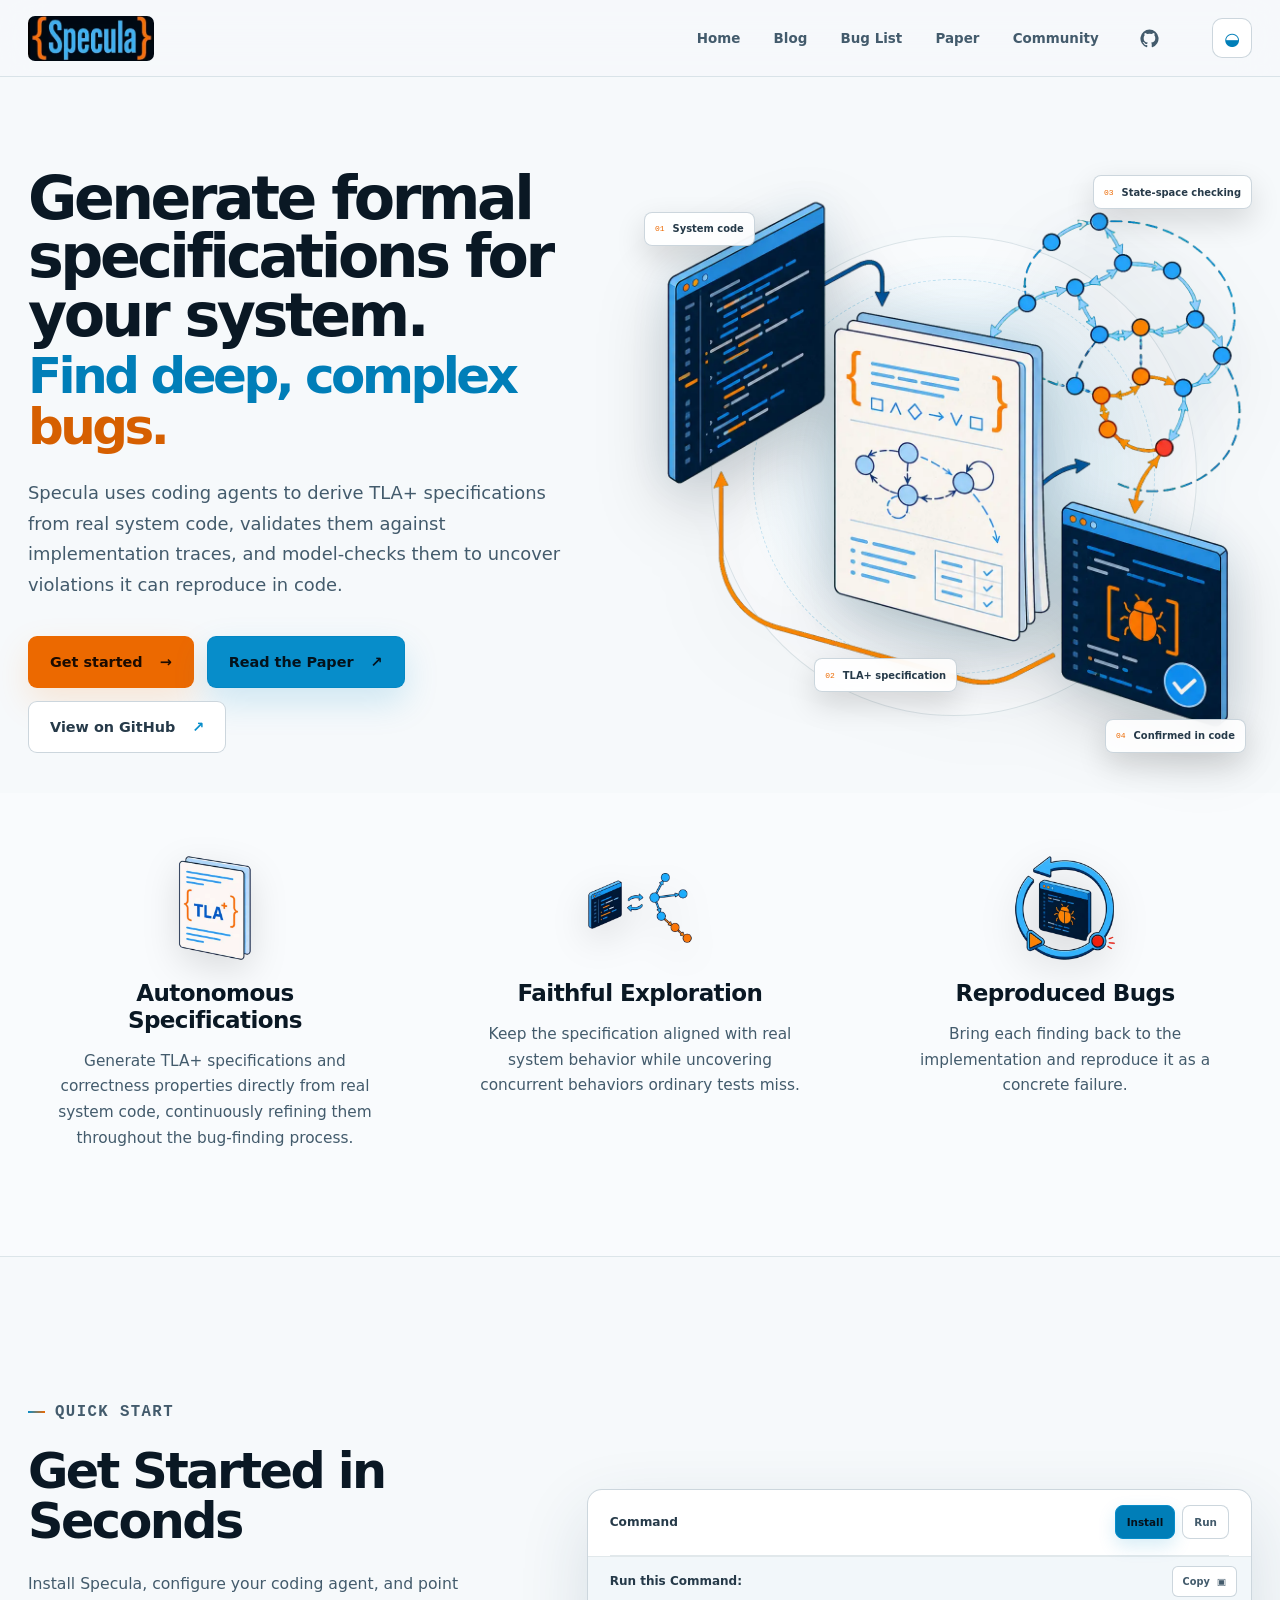
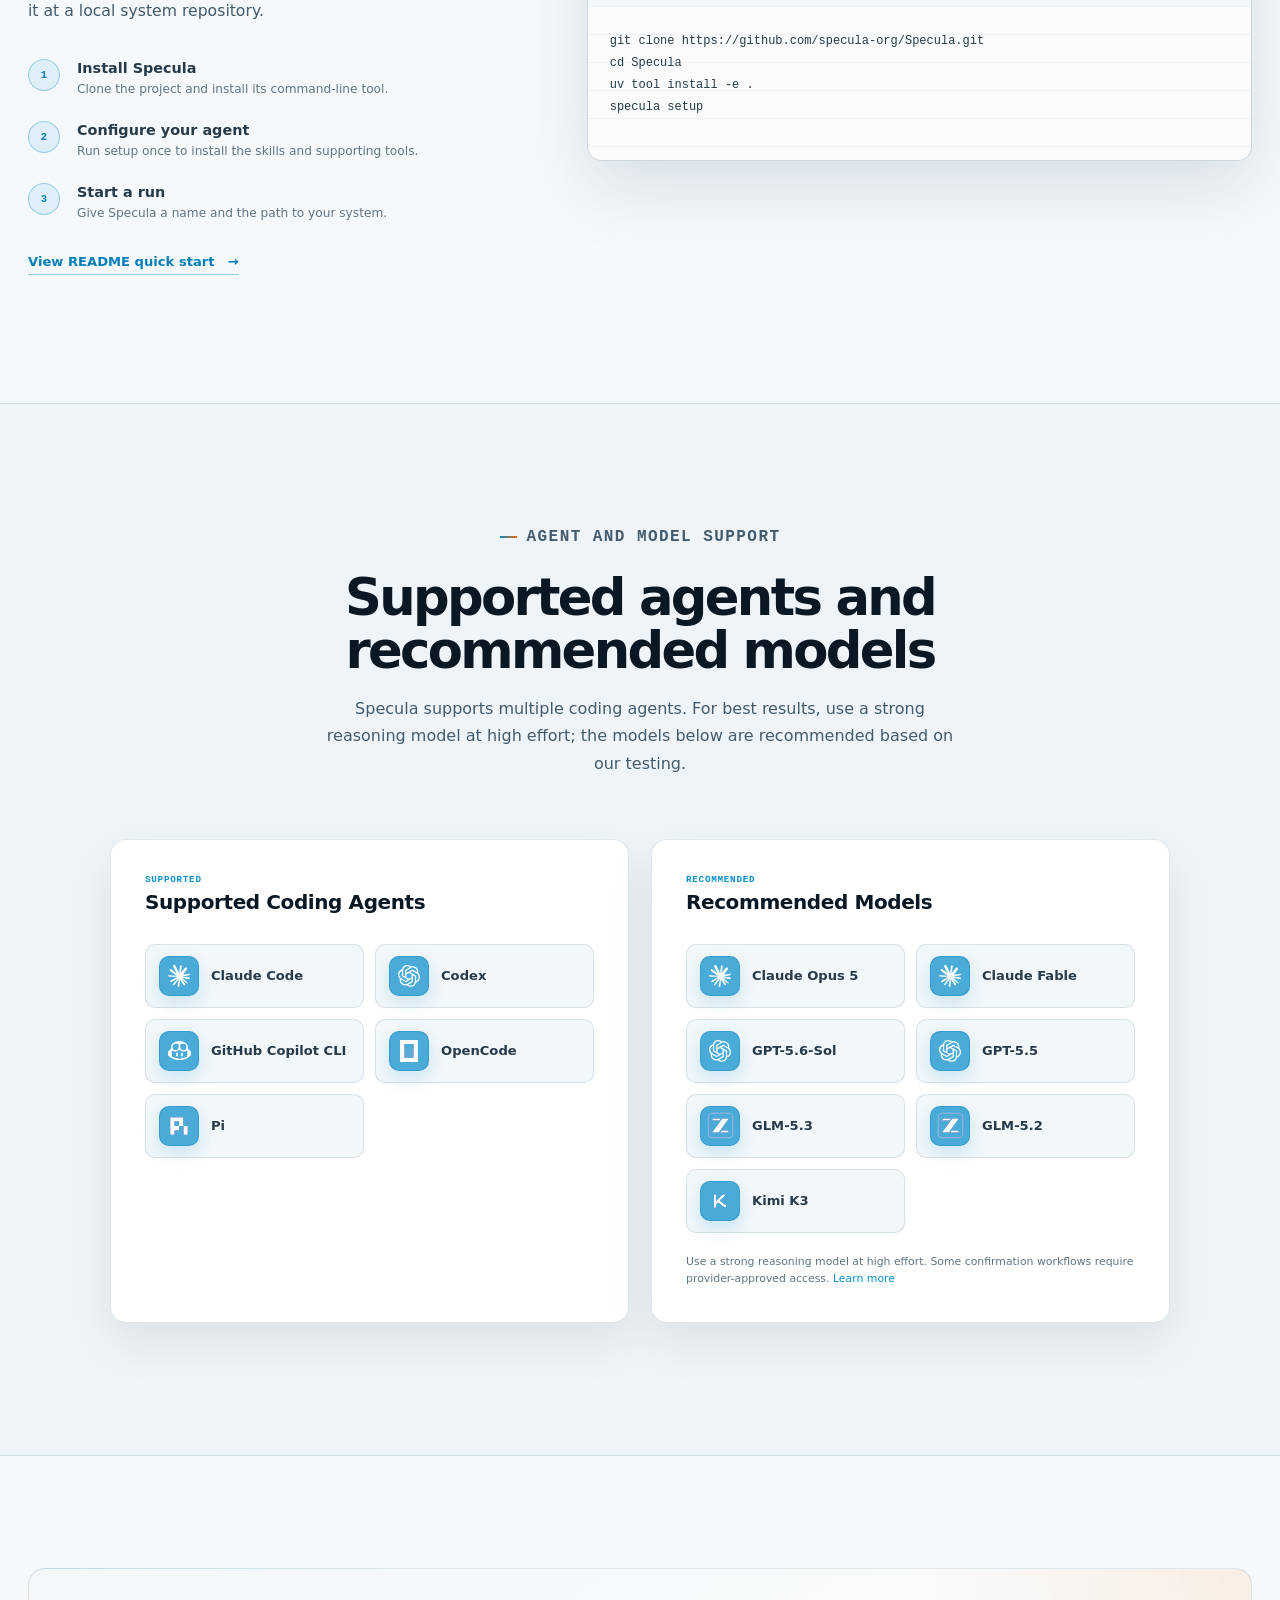
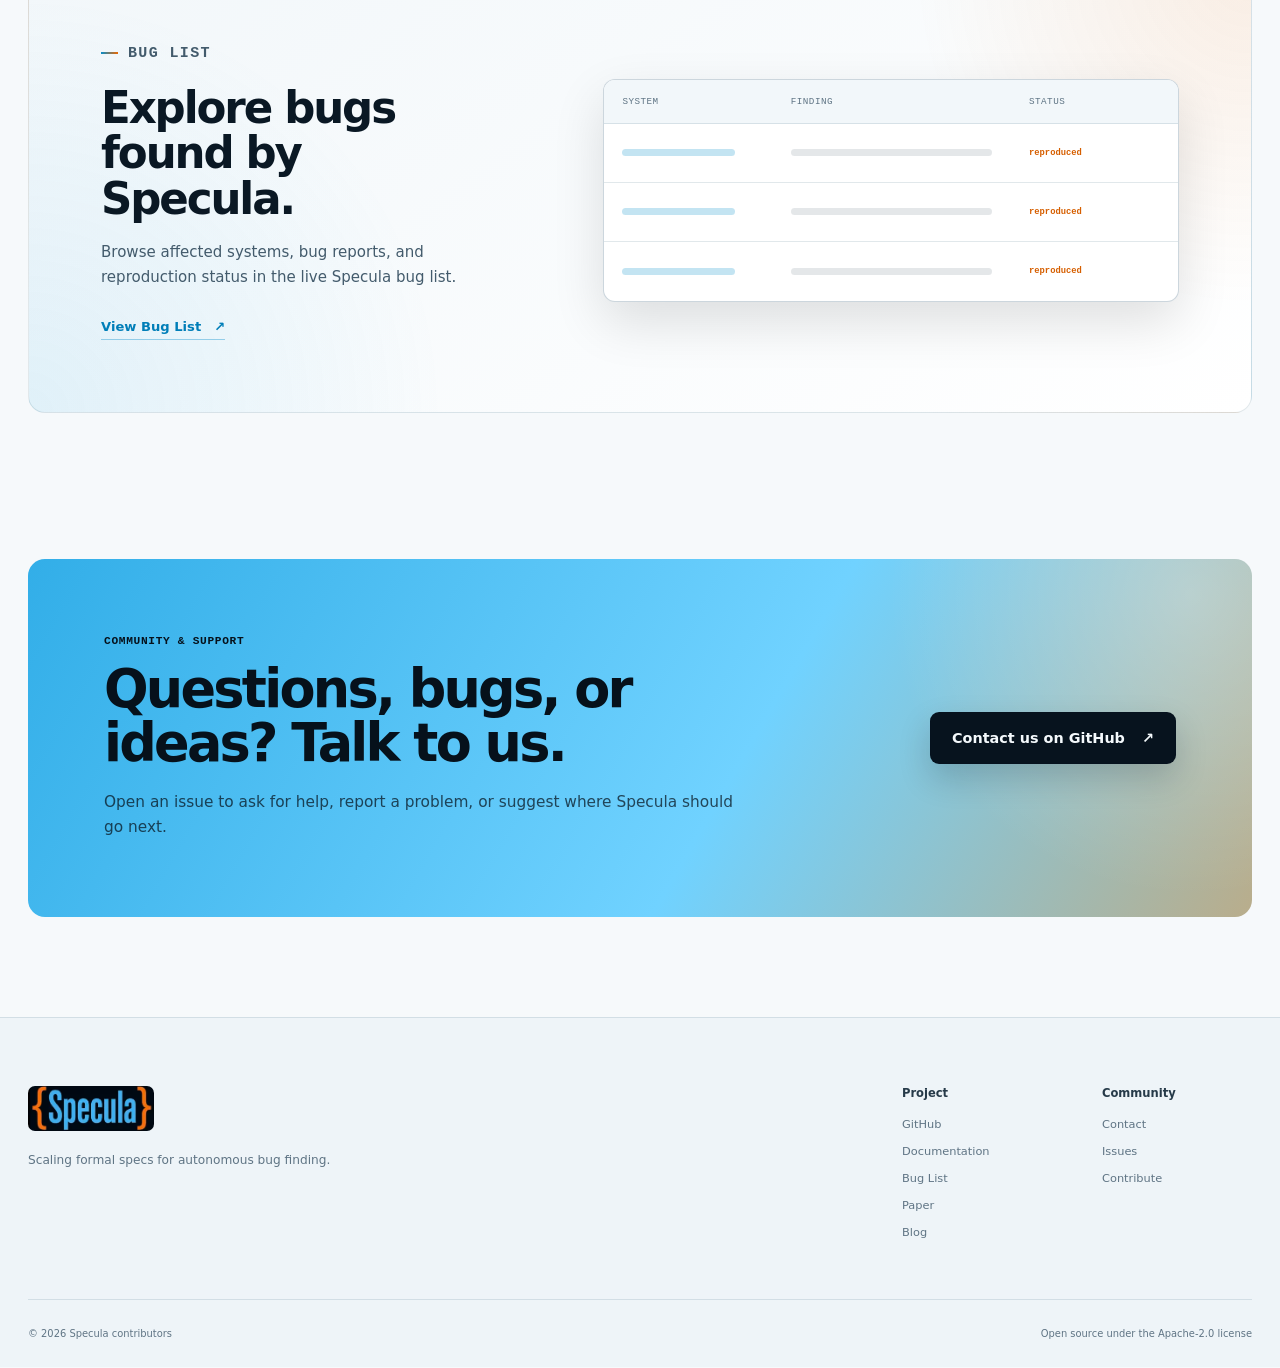
==== commit 73e85ef5: "Link bug list and move paper to hero" ====
--- a/index.html
+++ b/index.html
@@ -66,8 +66,8 @@
         <nav aria-label="Primary navigation">
           <a href="#top">Home</a>
           <a href="blog/">Blog</a>
-          <a href="#bugs">Bug List</a>
-          <a href="#cite">Cite</a>
+          <a href="https://docs.google.com/spreadsheets/d/1AVXdKjNfD4952hZqyB-_wTdrzeTw0SD73f3F0zWJ0as/edit?gid=996176958#gid=996176958" target="_blank" rel="noopener noreferrer">Bug List</a>
+          <a href="https://arxiv.org/abs/2607.25333" target="_blank" rel="noopener noreferrer">Paper</a>
           <a href="#contact">Community</a>
           <a
             class="github-nav"
@@ -112,6 +112,9 @@
             <a class="button button-primary" href="#get-started">
               Get started <span aria-hidden="true">→</span>
             </a>
+            <a class="button button-paper" href="https://arxiv.org/abs/2607.25333" target="_blank" rel="noopener noreferrer">
+              Read the Paper <span aria-hidden="true">↗</span>
+            </a>
             <a class="button button-secondary" href="https://github.com/specula-org/Specula">
               View on GitHub
               <span class="github-mark" aria-hidden="true">↗</span>
@@ -279,7 +282,7 @@
                 <div><p>RECOMMENDED</p><h3>Recommended Models</h3></div>
               </div>
               <div class="support-items models-list">
-                <div><span class="brand-icon brand-icon--claude"><img src="assets/logos/claude.svg" alt="" /></span><strong>Claude Opus 4.8</strong></div>
+                <div><span class="brand-icon brand-icon--claude"><img src="assets/logos/claude.svg" alt="" /></span><strong>Claude Opus 5</strong></div>
                 <div><span class="brand-icon brand-icon--claude"><img src="assets/logos/claude.svg" alt="" /></span><strong>Claude Fable</strong></div>
                 <div><span class="brand-icon brand-icon--openai"><img src="assets/logos/openai.svg" alt="" /></span><strong>GPT-5.6-Sol</strong></div>
                 <div><span class="brand-icon brand-icon--openai"><img src="assets/logos/openai.svg" alt="" /></span><strong>GPT-5.5</strong></div>
@@ -300,13 +303,13 @@
         <div class="bug-placeholder reveal">
           <div class="bug-placeholder-copy">
             <p class="eyebrow"><span></span> Bug List</p>
-            <h2 id="bugs-title">A searchable catalog is coming soon.</h2>
+            <h2 id="bugs-title">Explore bugs found by Specula.</h2>
             <p>
-              We are preparing a structured view of bugs found by Specula,
-              including affected systems, evidence, and reproduction status.
+              Browse affected systems, bug reports, and reproduction status in
+              the live Specula bug list.
             </p>
-            <a class="text-link" href="https://docs.google.com/spreadsheets/d/1AVXdKjNfD4952hZqyB-_wTdrzeTw0SD73f3F0zWJ0as">
-              View the current list <span aria-hidden="true">↗</span>
+            <a class="text-link" href="https://docs.google.com/spreadsheets/d/1AVXdKjNfD4952hZqyB-_wTdrzeTw0SD73f3F0zWJ0as/edit?gid=996176958#gid=996176958" target="_blank" rel="noopener noreferrer">
+              View Bug List <span aria-hidden="true">↗</span>
             </a>
           </div>
           <div class="bug-placeholder-table" aria-hidden="true">
@@ -315,39 +318,6 @@
             <div class="placeholder-row"><i></i><i></i><b>reproduced</b></div>
             <div class="placeholder-row"><i></i><i></i><b>reproduced</b></div>
           </div>
-          <span class="coming-soon">Coming soon</span>
-        </div>
-      </section>
-
-      <section class="cite-section section-shell" id="cite" aria-labelledby="cite-title">
-        <div class="cite-copy reveal">
-          <p class="eyebrow"><span></span> Research</p>
-          <h2 id="cite-title">Cite Specula</h2>
-          <p>If Specula is useful in your research, please cite the paper.</p>
-          <a class="text-link" href="https://arxiv.org/abs/2607.25333">
-            Read the paper <span aria-hidden="true">↗</span>
-          </a>
-        </div>
-
-        <div class="bibtex-card reveal">
-          <div class="bibtex-bar">
-            <span>BibTeX</span>
-            <button class="bib-copy" type="button" data-copy-target="#specula-bibtex">
-              Copy <span aria-hidden="true">▣</span>
-            </button>
-          </div>
-          <pre id="specula-bibtex"><code>@misc{cheng2026specula,
-  title         = {{Specula}: Scaling formal specifications for autonomous
-                   model checking of system code},
-  author        = {Qian Cheng and Saad Mohammad Rafid Pial and Ruize Tang and
-                   Yiming Su and Emilie Ma and Finn Hackett and
-                   Ivan Beschastnikh and Yu Huang and Tianyin Xu},
-  year          = {2026},
-  eprint        = {2607.25333},
-  archivePrefix = {arXiv},
-  primaryClass  = {cs.SE},
-  url           = {https://arxiv.org/abs/2607.25333}
-}</code></pre>
         </div>
       </section>
 
@@ -376,8 +346,8 @@
             <strong>Project</strong>
             <a href="https://github.com/specula-org/Specula">GitHub</a>
             <a href="https://github.com/specula-org/Specula/blob/main/docs/Usage.md">Documentation</a>
-            <a href="#bugs">Bug List</a>
-            <a href="#cite">Cite</a>
+            <a href="https://docs.google.com/spreadsheets/d/1AVXdKjNfD4952hZqyB-_wTdrzeTw0SD73f3F0zWJ0as/edit?gid=996176958#gid=996176958" target="_blank" rel="noopener noreferrer">Bug List</a>
+            <a href="https://arxiv.org/abs/2607.25333" target="_blank" rel="noopener noreferrer">Paper</a>
             <a href="blog/">Blog</a>
           </div>
           <div>
--- a/styles.css
+++ b/styles.css
@@ -419,6 +419,17 @@
   background: #ff8c22;
 }
 
+.button-paper {
+  border-color: color-mix(in srgb, var(--blue-bright) 36%, transparent);
+  color: #04121c;
+  background: var(--blue);
+  box-shadow: 0 14px 34px color-mix(in srgb, var(--blue) 17%, transparent);
+}
+
+.button-paper:hover {
+  background: var(--blue-bright);
+}
+
 .button-secondary {
   border-color: var(--line-strong);
   color: var(--text-soft);
@@ -1804,16 +1815,14 @@
     linear-gradient(145deg, var(--surface-2), var(--surface));
 }
 
-.bug-placeholder-copy h2,
-.cite-copy h2 {
+.bug-placeholder-copy h2 {
   margin: 20px 0 18px;
   font-size: clamp(2.2rem, 3.4vw, 3.45rem);
   line-height: 1.04;
   letter-spacing: -0.048em;
 }
 
-.bug-placeholder-copy > p,
-.cite-copy > p {
+.bug-placeholder-copy > p {
   margin: 0;
   color: var(--muted-strong);
   font-size: 0.94rem;
@@ -1870,91 +1879,6 @@
   font-family: ui-monospace, "SFMono-Regular", Menlo, Consolas, monospace;
   font-size: 0.55rem;
   font-weight: 560;
-}
-
-.coming-soon {
-  position: absolute;
-  top: 20px;
-  right: 22px;
-  padding: 7px 10px;
-  border: 1px solid color-mix(in srgb, var(--orange) 35%, transparent);
-  border-radius: 999px;
-  color: var(--orange-bright);
-  background: var(--orange-faint);
-  font-family: ui-monospace, "SFMono-Regular", Menlo, Consolas, monospace;
-  font-size: 0.56rem;
-  letter-spacing: 0.05em;
-  text-transform: uppercase;
-}
-
-.cite-section {
-  display: grid;
-  grid-template-columns: 0.72fr 1.28fr;
-  gap: clamp(58px, 9vw, 130px);
-  align-items: center;
-  padding-block: 112px 126px;
-}
-
-.bibtex-card {
-  overflow: hidden;
-  border: 1px solid var(--line-strong);
-  border-radius: 14px;
-  background: var(--surface);
-  box-shadow: var(--shadow);
-}
-
-.bibtex-bar {
-  display: flex;
-  align-items: center;
-  justify-content: space-between;
-  min-height: 48px;
-  padding-inline: 16px 11px;
-  border-bottom: 1px solid var(--line);
-  color: var(--muted);
-  background: var(--surface-2);
-  font-family: ui-monospace, "SFMono-Regular", Menlo, Consolas, monospace;
-  font-size: 0.6rem;
-  letter-spacing: 0.08em;
-  text-transform: uppercase;
-}
-
-.bib-copy {
-  display: inline-flex;
-  gap: 7px;
-  align-items: center;
-  min-height: 31px;
-  padding-inline: 10px;
-  border: 1px solid var(--line-strong);
-  border-radius: 6px;
-  color: var(--muted-strong);
-  cursor: pointer;
-  background: var(--surface);
-  font-size: 0.58rem;
-  text-transform: none;
-}
-
-.bib-copy:hover {
-  border-color: color-mix(in srgb, var(--blue) 48%, transparent);
-  color: var(--text);
-}
-
-.bibtex-card pre {
-  padding: 24px;
-  margin: 0;
-  overflow: auto;
-  color: var(--text-soft);
-  background:
-    linear-gradient(var(--grid-color) 1px, transparent 1px),
-    var(--surface);
-  background-size: 100% 27px;
-  font-family: ui-monospace, "SFMono-Regular", Menlo, Consolas, monospace;
-  font-size: 0.68rem;
-  line-height: 1.72;
-  tab-size: 2;
-}
-
-.bibtex-card code {
-  font: inherit;
 }
 
 .closing-section {
@@ -2548,13 +2472,11 @@
     max-width: 620px;
   }
 
-  .bug-placeholder,
-  .cite-section {
+  .bug-placeholder {
     grid-template-columns: 1fr;
   }
 
-  .bug-placeholder-copy,
-  .cite-copy {
+  .bug-placeholder-copy {
     max-width: 680px;
   }
 
@@ -2928,8 +2850,7 @@
     padding: 54px 22px 28px;
   }
 
-  .bug-placeholder-copy h2,
-  .cite-copy h2 {
+  .bug-placeholder-copy h2 {
     font-size: clamp(2.25rem, 10vw, 3.4rem);
   }
 
@@ -2937,16 +2858,6 @@
     grid-template-columns: 0.8fr 1.1fr 0.8fr;
     gap: 10px;
     padding-inline: 12px;
-  }
-
-  .cite-section {
-    gap: 44px;
-    padding-block: 82px 94px;
-  }
-
-  .bibtex-card pre {
-    padding: 19px 16px;
-    font-size: 0.6rem;
   }
 
   .command-panel {
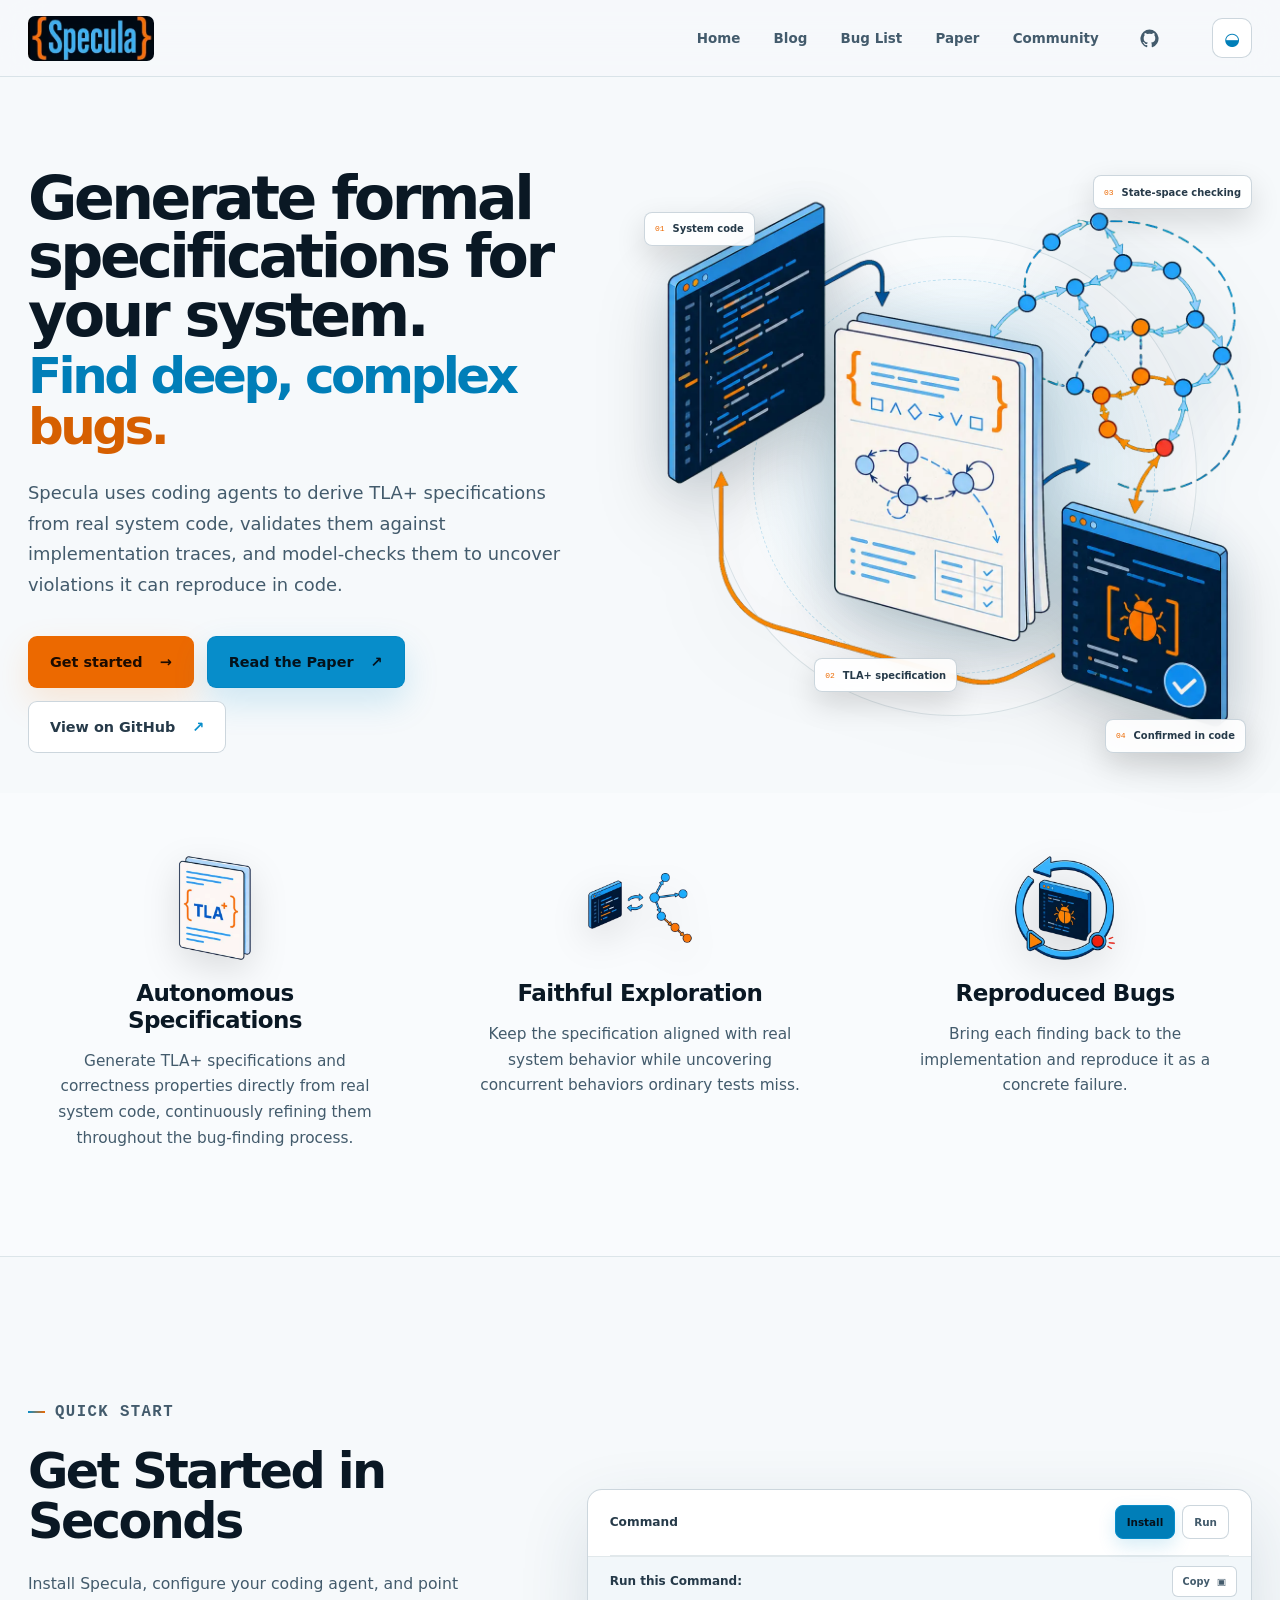
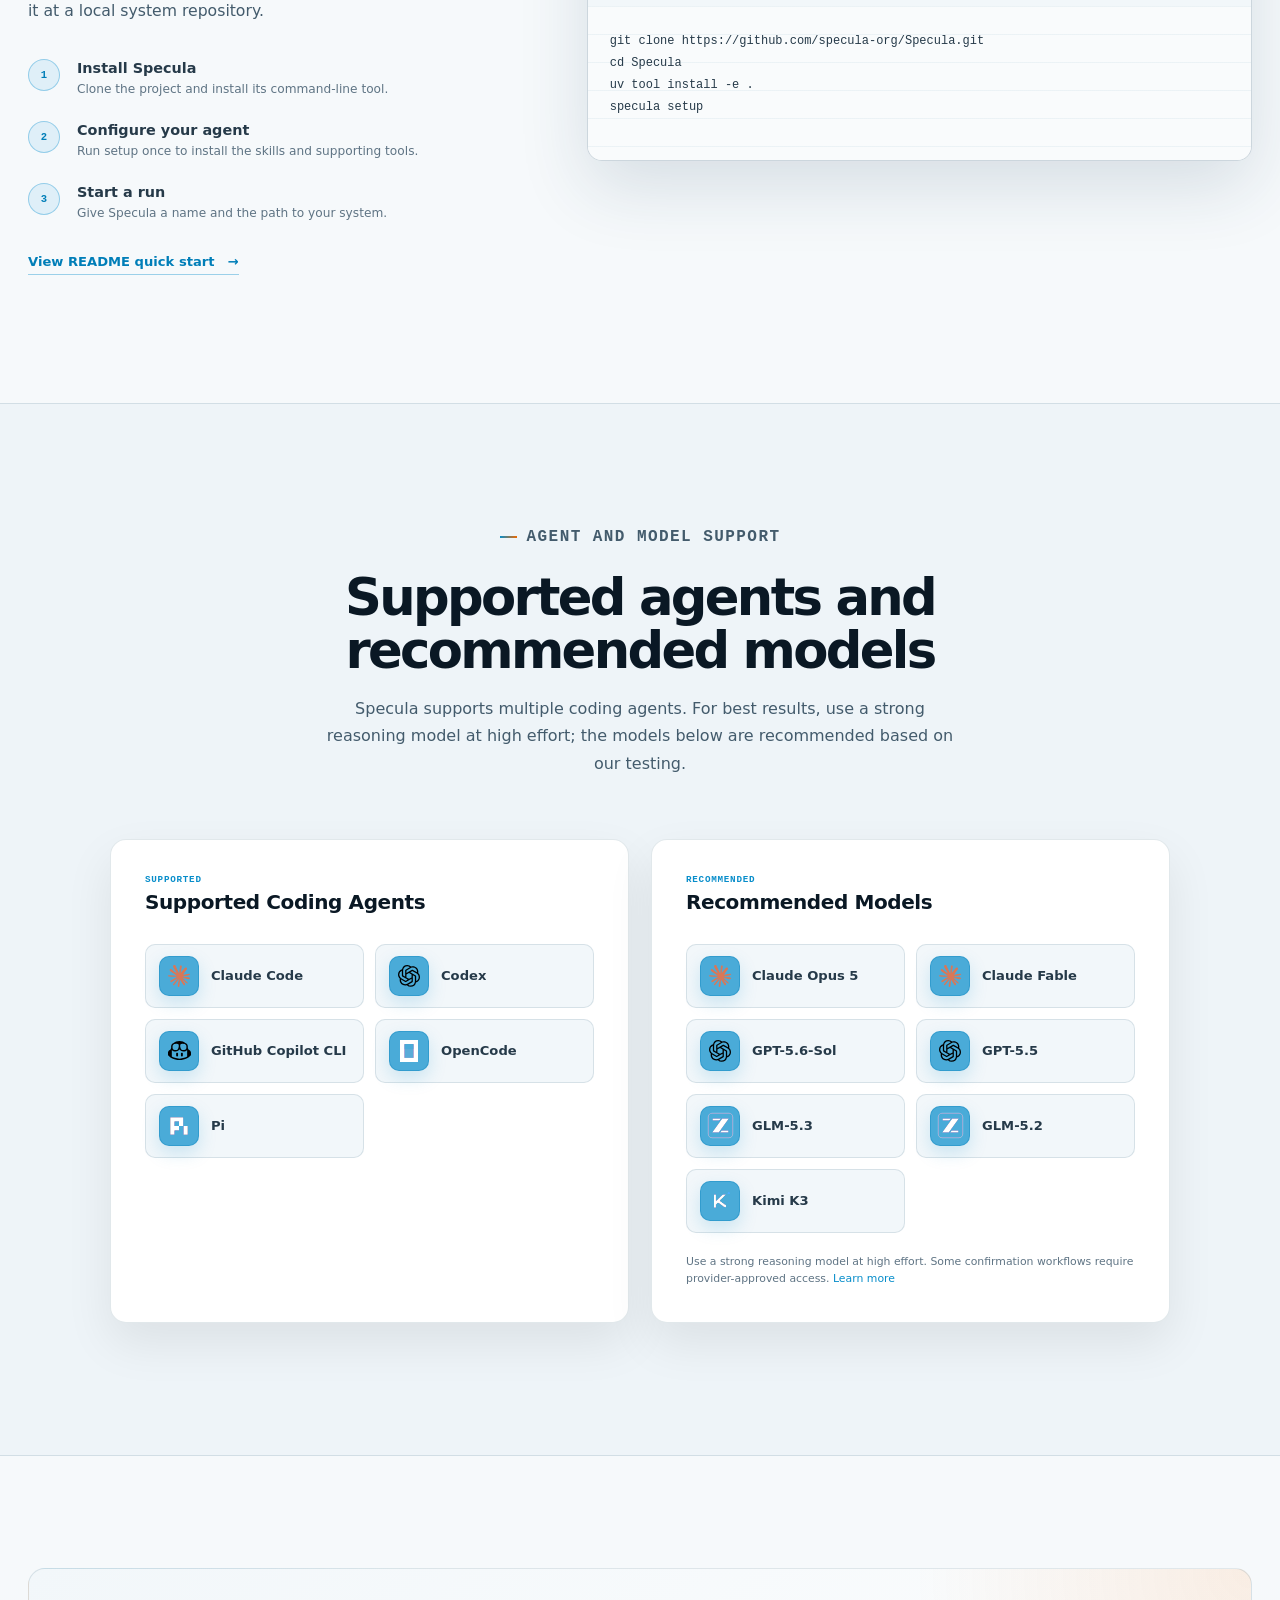
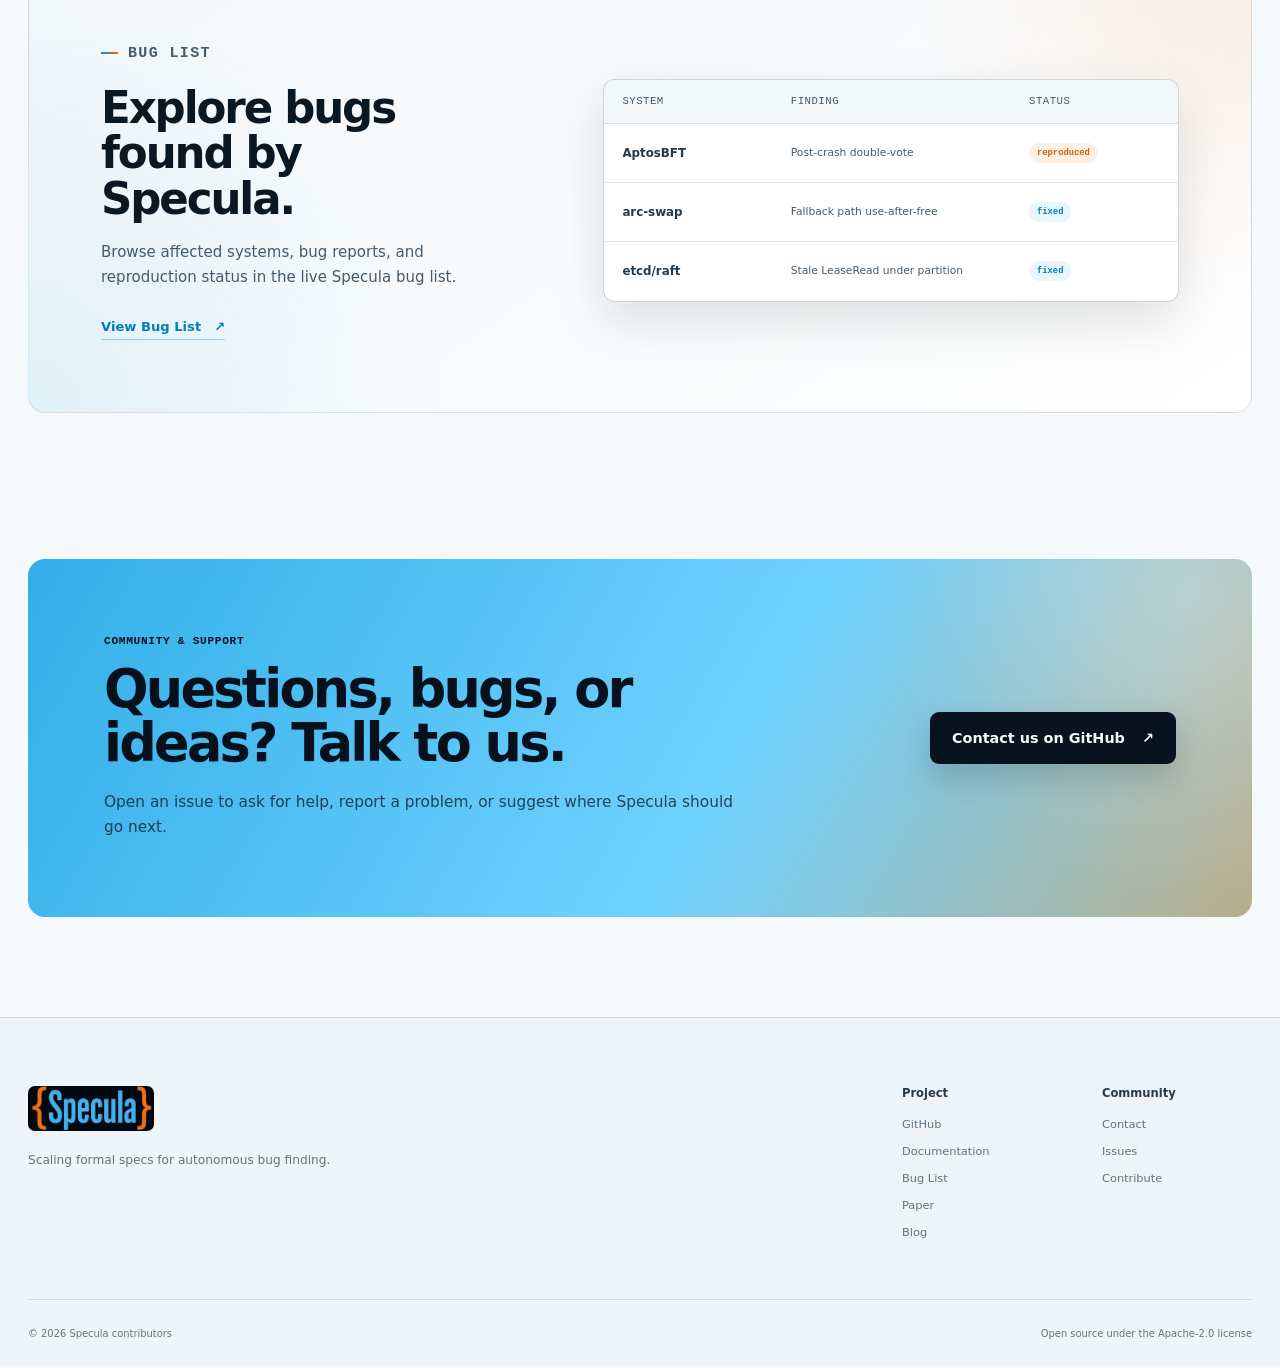
==== commit b010ce31: "Restore brand colors and show real bugs" ====
--- a/index.html
+++ b/index.html
@@ -312,11 +312,11 @@
               View Bug List <span aria-hidden="true">↗</span>
             </a>
           </div>
-          <div class="bug-placeholder-table" aria-hidden="true">
-            <div class="placeholder-row placeholder-head"><span>System</span><span>Finding</span><span>Status</span></div>
-            <div class="placeholder-row"><i></i><i></i><b>reproduced</b></div>
-            <div class="placeholder-row"><i></i><i></i><b>reproduced</b></div>
-            <div class="placeholder-row"><i></i><i></i><b>reproduced</b></div>
+          <div class="bug-list-preview">
+            <div class="bug-list-row bug-list-head"><span>System</span><span>Finding</span><span>Status</span></div>
+            <div class="bug-list-row"><strong>AptosBFT</strong><span>Post-crash double-vote</span><b class="status-reproduced">Reproduced</b></div>
+            <div class="bug-list-row"><strong>arc-swap</strong><span>Fallback path use-after-free</span><b class="status-fixed">Fixed</b></div>
+            <div class="bug-list-row"><strong>etcd/raft</strong><span>Stale LeaseRead under partition</span><b class="status-fixed">Fixed</b></div>
           </div>
         </div>
       </section>
--- a/styles.css
+++ b/styles.css
@@ -1741,12 +1741,6 @@
   object-fit: contain;
 }
 
-.brand-icon--claude img,
-.brand-icon--openai img,
-.brand-icon--copilot img {
-  filter: brightness(0) invert(1);
-}
-
 .brand-icon--opencode img,
 .brand-icon--pi img,
 .brand-icon--zai img,
@@ -1829,7 +1823,7 @@
   line-height: 1.7;
 }
 
-.bug-placeholder-table {
+.bug-list-preview {
   overflow: hidden;
   border: 1px solid var(--line-strong);
   border-radius: 12px;
@@ -1837,7 +1831,7 @@
   box-shadow: 0 20px 52px rgba(0, 0, 0, 0.12);
 }
 
-.placeholder-row {
+.bug-list-row {
   display: grid;
   grid-template-columns: 0.85fr 1.25fr 0.75fr;
   gap: 20px;
@@ -1847,11 +1841,11 @@
   border-bottom: 1px solid var(--line);
 }
 
-.placeholder-row:last-child {
+.bug-list-row:last-child {
   border-bottom: 0;
 }
 
-.placeholder-head {
+.bug-list-head {
   min-height: 44px;
   color: var(--muted);
   background: var(--surface-2);
@@ -1861,24 +1855,42 @@
   text-transform: uppercase;
 }
 
-.placeholder-row i {
-  display: block;
-  width: 76%;
-  height: 7px;
+.bug-list-row > strong,
+.bug-list-row > span,
+.bug-list-row > b {
+  min-width: 0;
+}
+
+.bug-list-row > strong {
+  overflow: hidden;
+  color: var(--text-soft);
+  font-size: 0.74rem;
+  font-weight: 680;
+  text-overflow: ellipsis;
+  white-space: nowrap;
+}
+
+.bug-list-row > span {
+  color: var(--muted-strong);
+  font-size: 0.67rem;
+  line-height: 1.35;
+}
+
+.bug-list-row > b {
+  justify-self: start;
+  padding: 5px 8px;
   border-radius: 999px;
-  background: color-mix(in srgb, var(--blue) 24%, transparent);
-}
-
-.placeholder-row i:nth-child(2) {
-  width: 92%;
-  background: color-mix(in srgb, var(--text-soft) 12%, transparent);
-}
-
-.placeholder-row b {
   color: var(--orange-bright);
+  background: var(--orange-faint);
   font-family: ui-monospace, "SFMono-Regular", Menlo, Consolas, monospace;
   font-size: 0.55rem;
-  font-weight: 560;
+  font-weight: 650;
+  text-transform: lowercase;
+}
+
+.bug-list-row > .status-fixed {
+  color: var(--blue-bright);
+  background: var(--blue-faint);
 }
 
 .closing-section {
@@ -2854,7 +2866,7 @@
     font-size: clamp(2.25rem, 10vw, 3.4rem);
   }
 
-  .placeholder-row {
+  .bug-list-row {
     grid-template-columns: 0.8fr 1.1fr 0.8fr;
     gap: 10px;
     padding-inline: 12px;
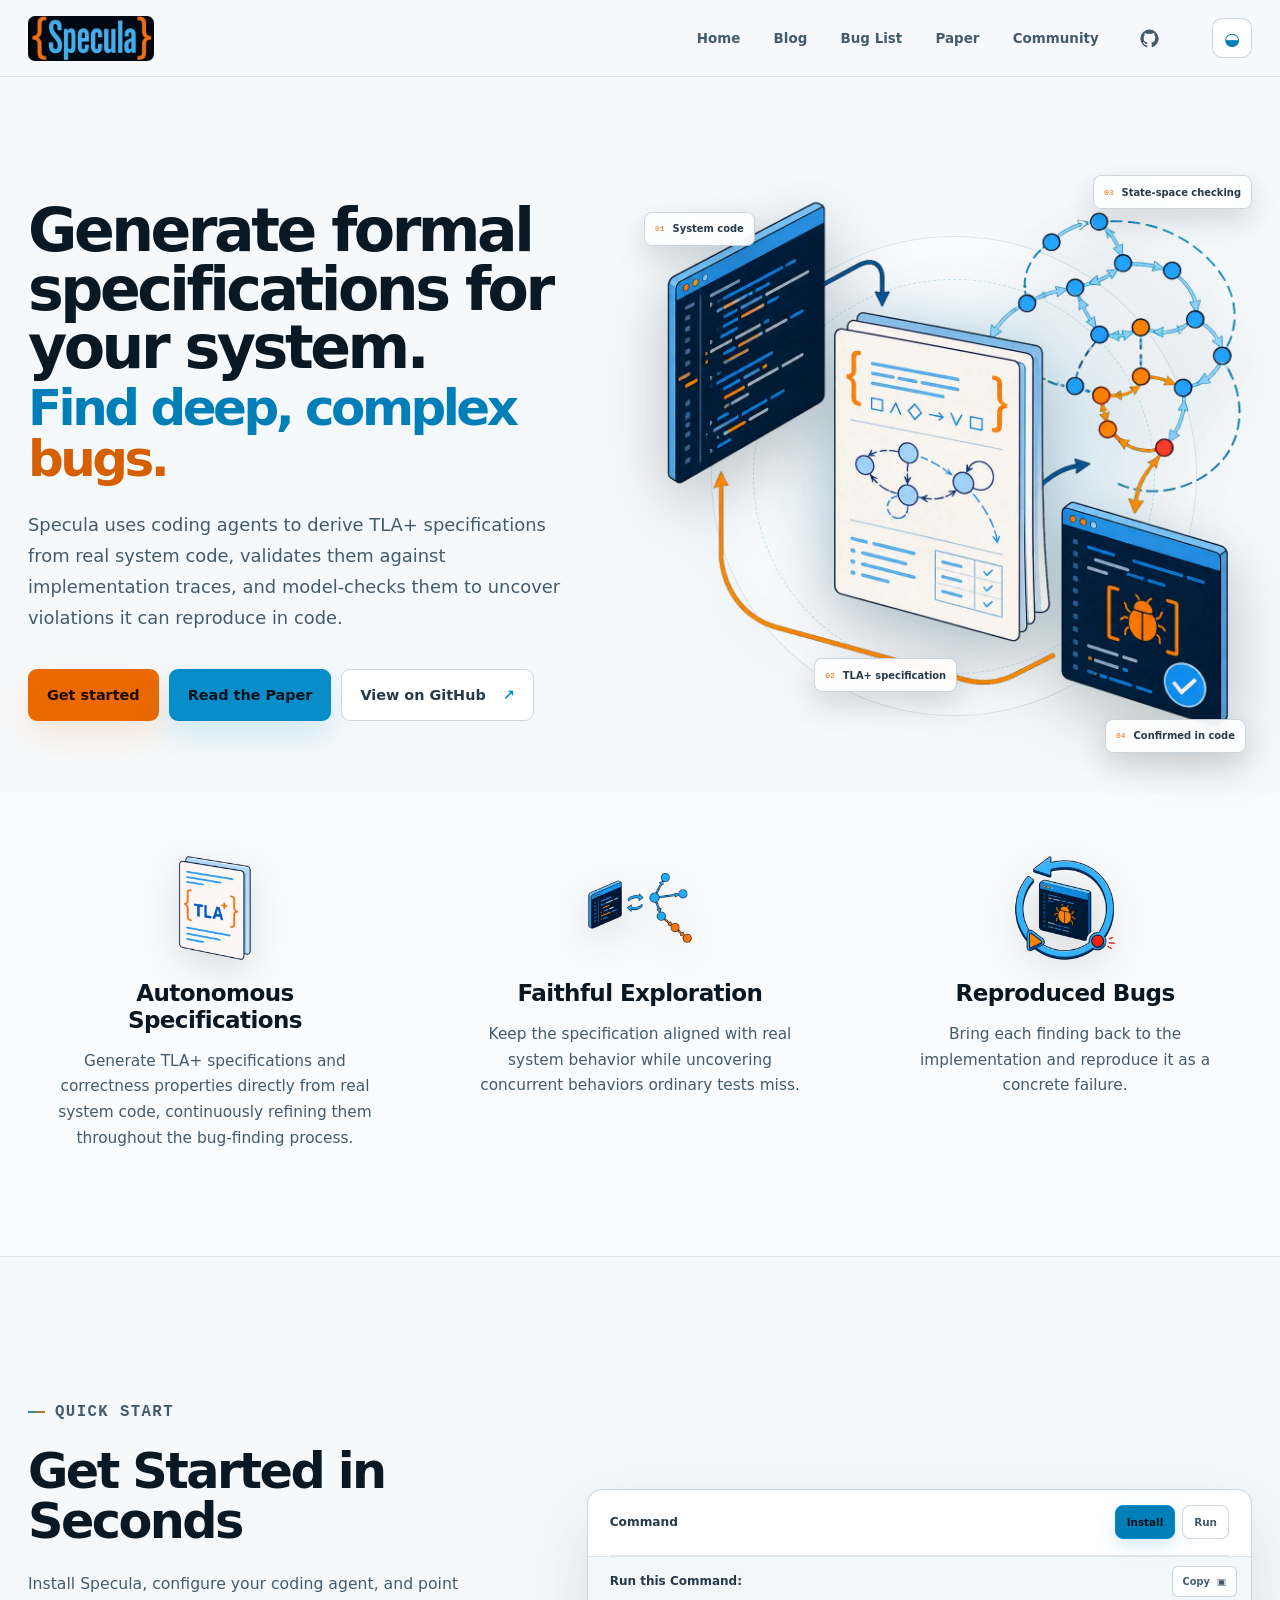
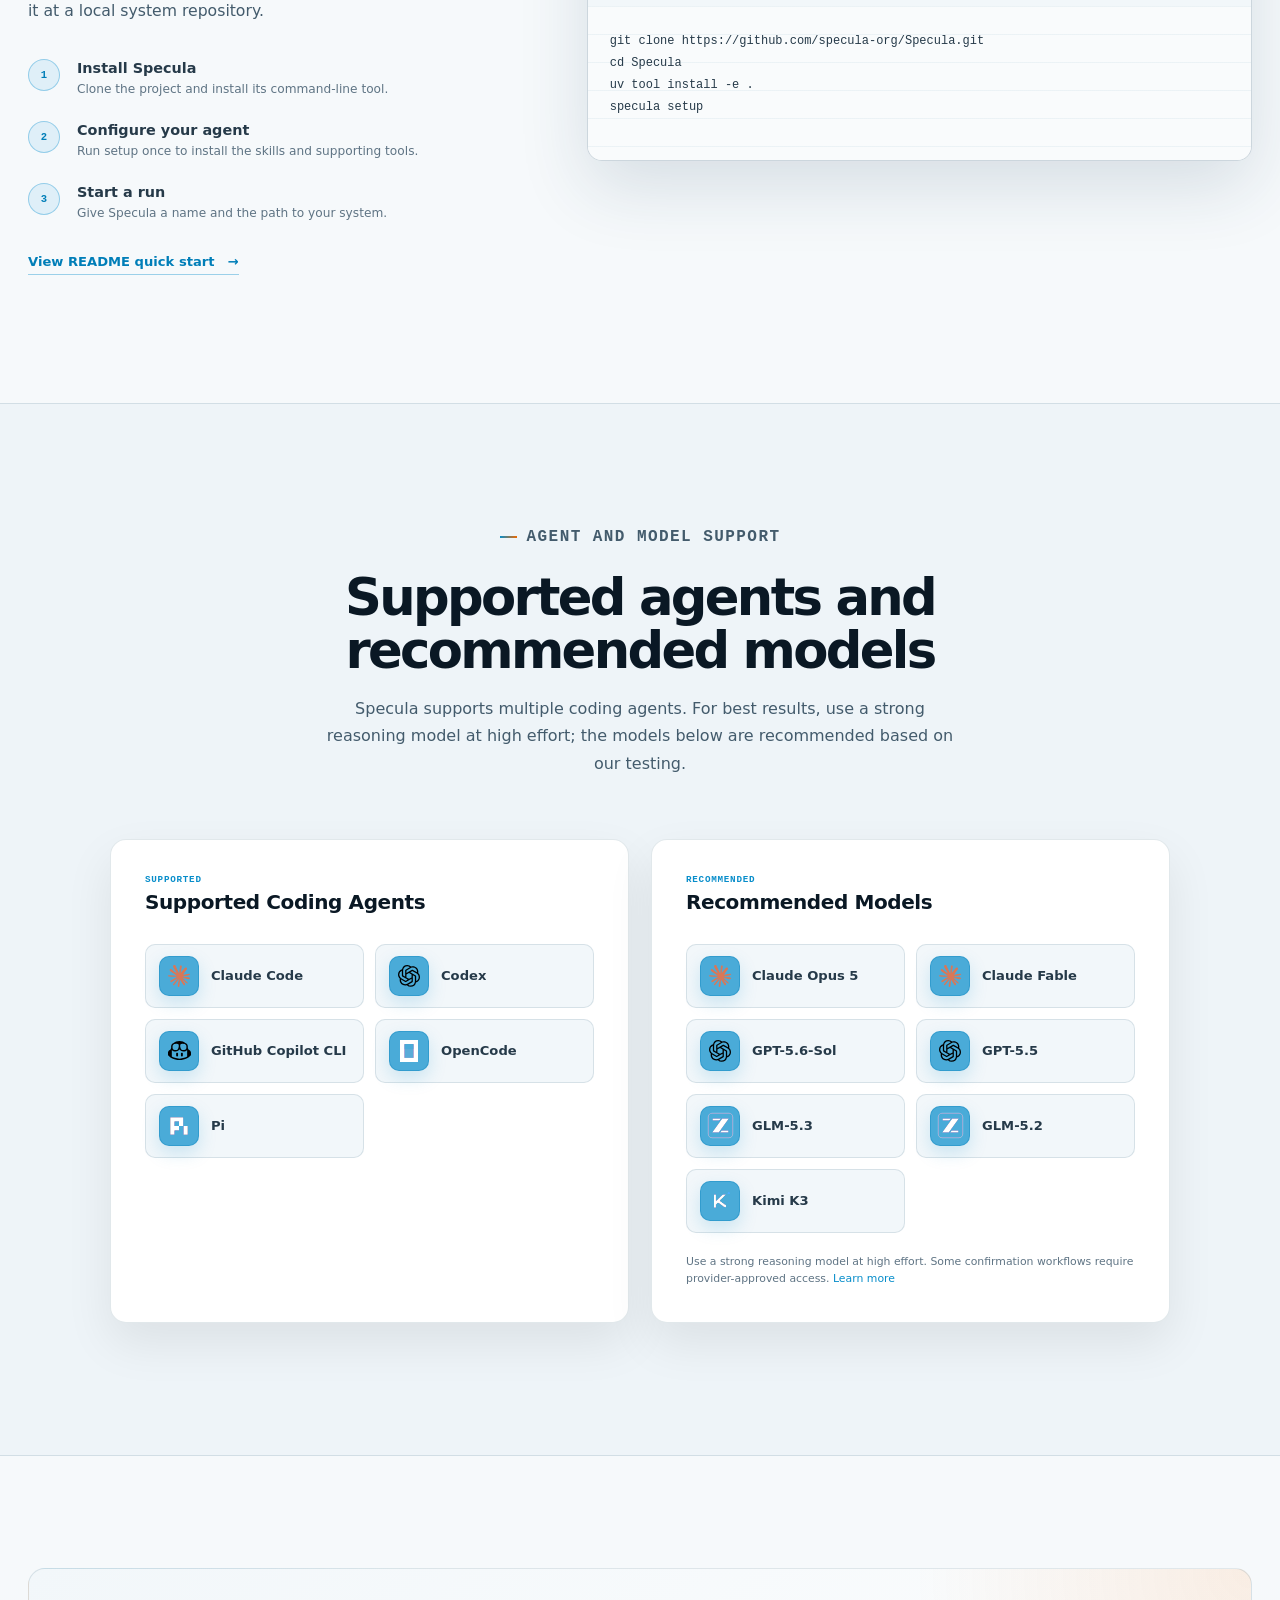
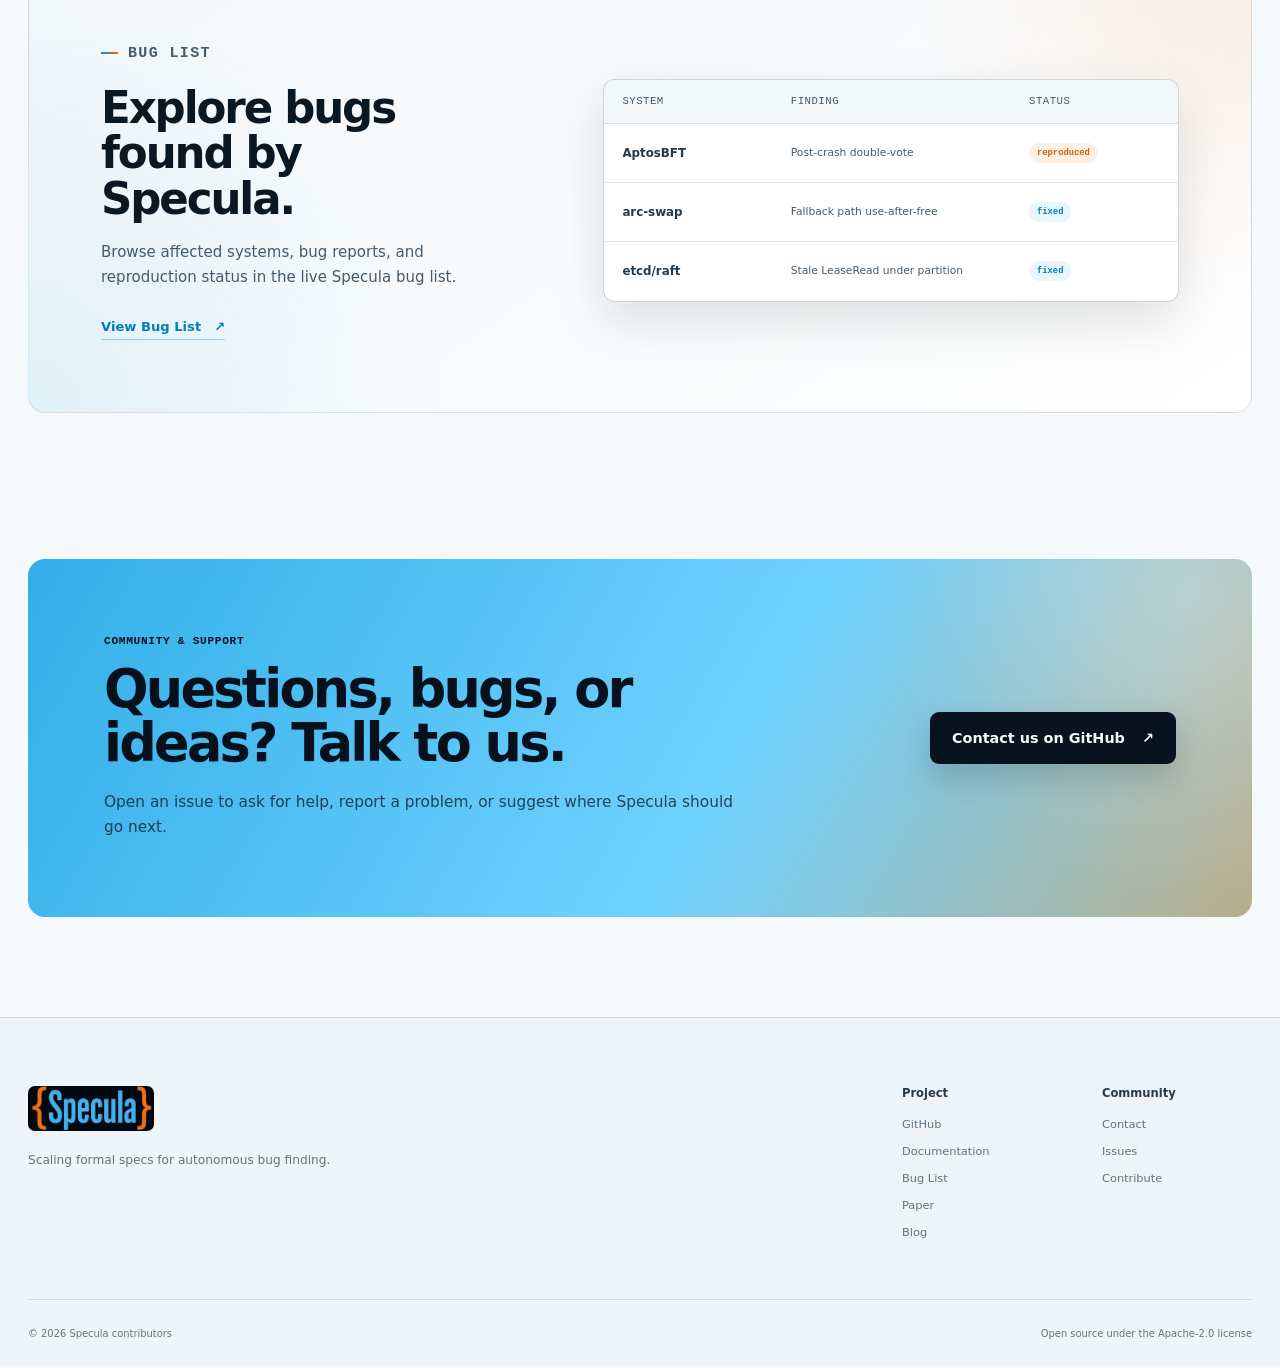
==== commit 6e841c03: "Keep hero actions on one line" ====
--- a/index.html
+++ b/index.html
@@ -110,10 +110,10 @@
           </p>
           <div class="hero-actions">
             <a class="button button-primary" href="#get-started">
-              Get started <span aria-hidden="true">→</span>
+              Get started
             </a>
             <a class="button button-paper" href="https://arxiv.org/abs/2607.25333" target="_blank" rel="noopener noreferrer">
-              Read the Paper <span aria-hidden="true">↗</span>
+              Read the Paper
             </a>
             <a class="button button-secondary" href="https://github.com/specula-org/Specula">
               View on GitHub
--- a/styles.css
+++ b/styles.css
@@ -386,9 +386,15 @@
 
 .hero-actions {
   display: flex;
-  flex-wrap: wrap;
-  gap: 13px;
+  flex-wrap: nowrap;
+  gap: 10px;
   margin-top: 35px;
+}
+
+.hero-actions .button {
+  flex: 0 0 auto;
+  padding-inline: 18px;
+  white-space: nowrap;
 }
 
 .button {
@@ -2462,7 +2468,7 @@
   }
 }
 
-@media (min-width: 840px) and (max-width: 1100px) {
+@media (min-width: 980px) and (max-width: 1100px) {
   .hero {
     grid-template-columns: minmax(0, 0.96fr) minmax(390px, 1.04fr);
     gap: clamp(28px, 4vw, 46px);
@@ -2563,6 +2569,10 @@
   .hero-actions,
   .hero-actions .button {
     width: 100%;
+  }
+
+  .hero-actions {
+    flex-direction: column;
   }
 
   .hero-visual {
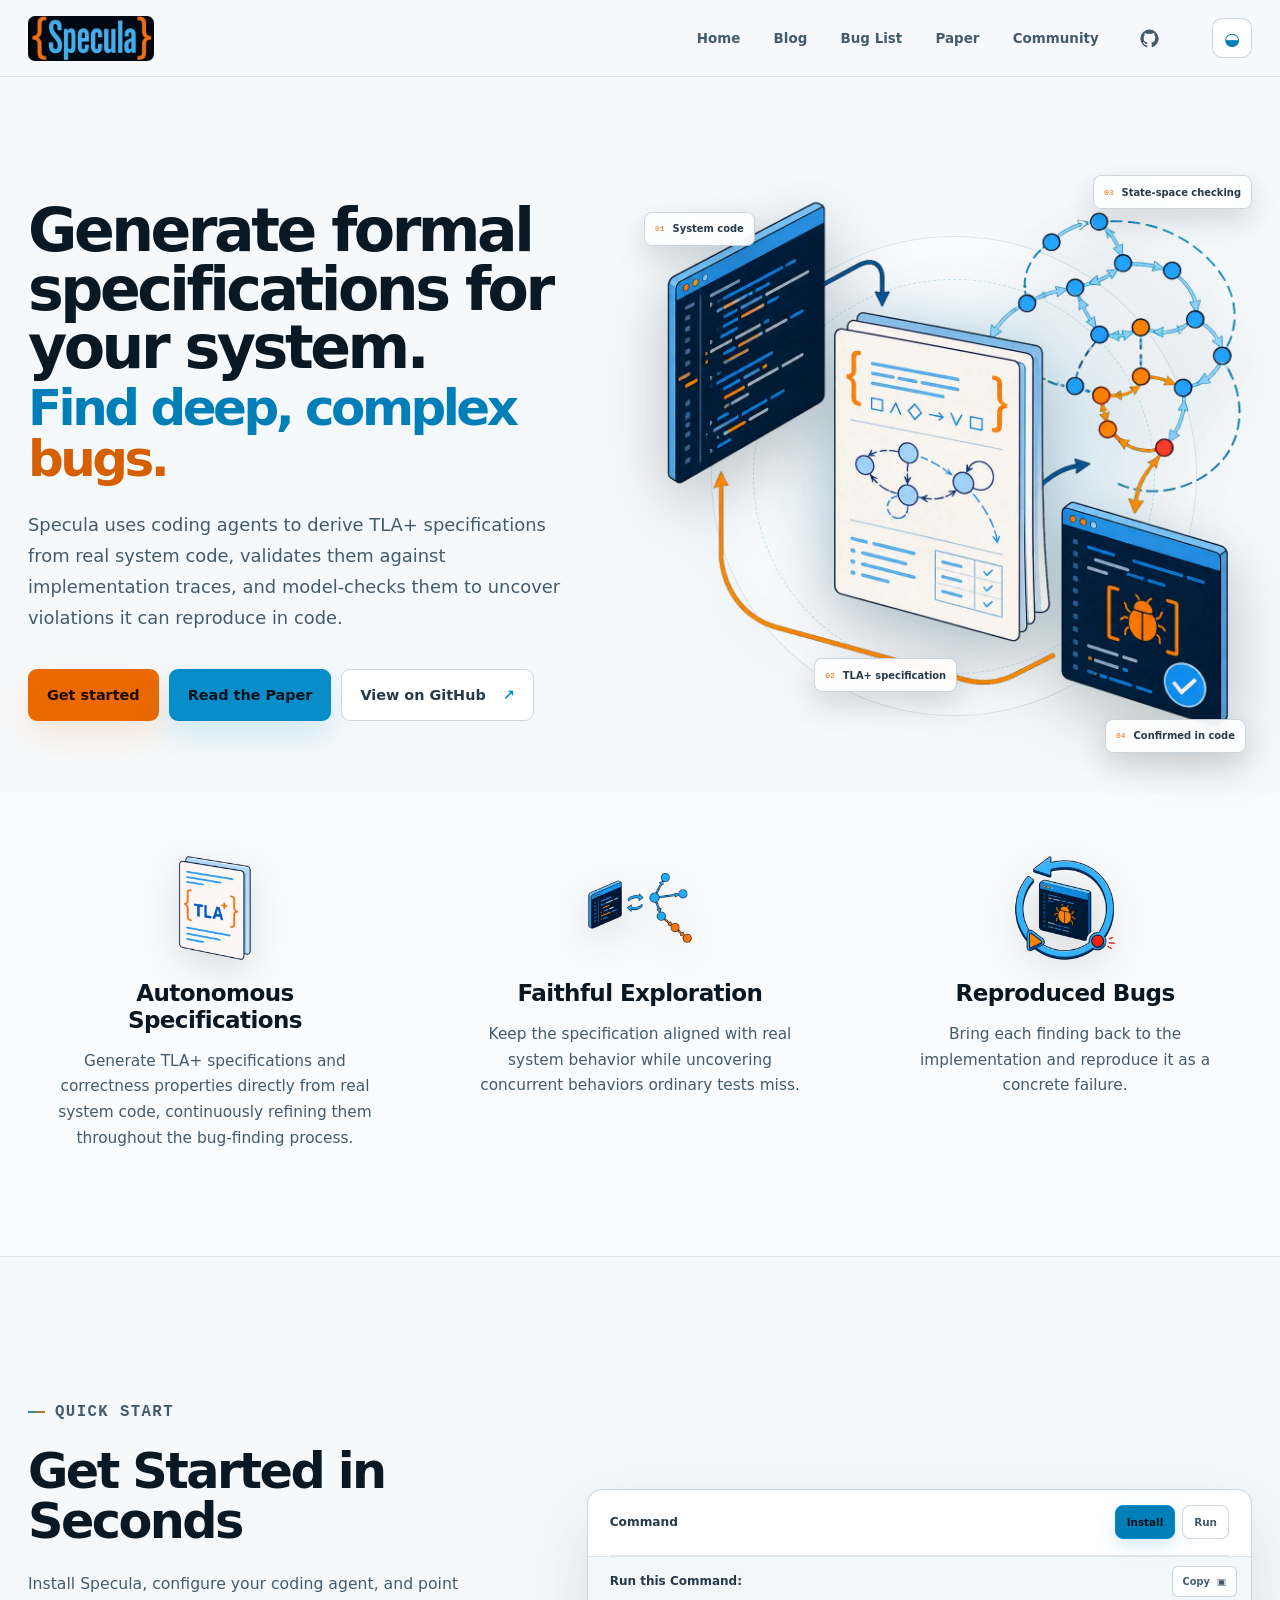
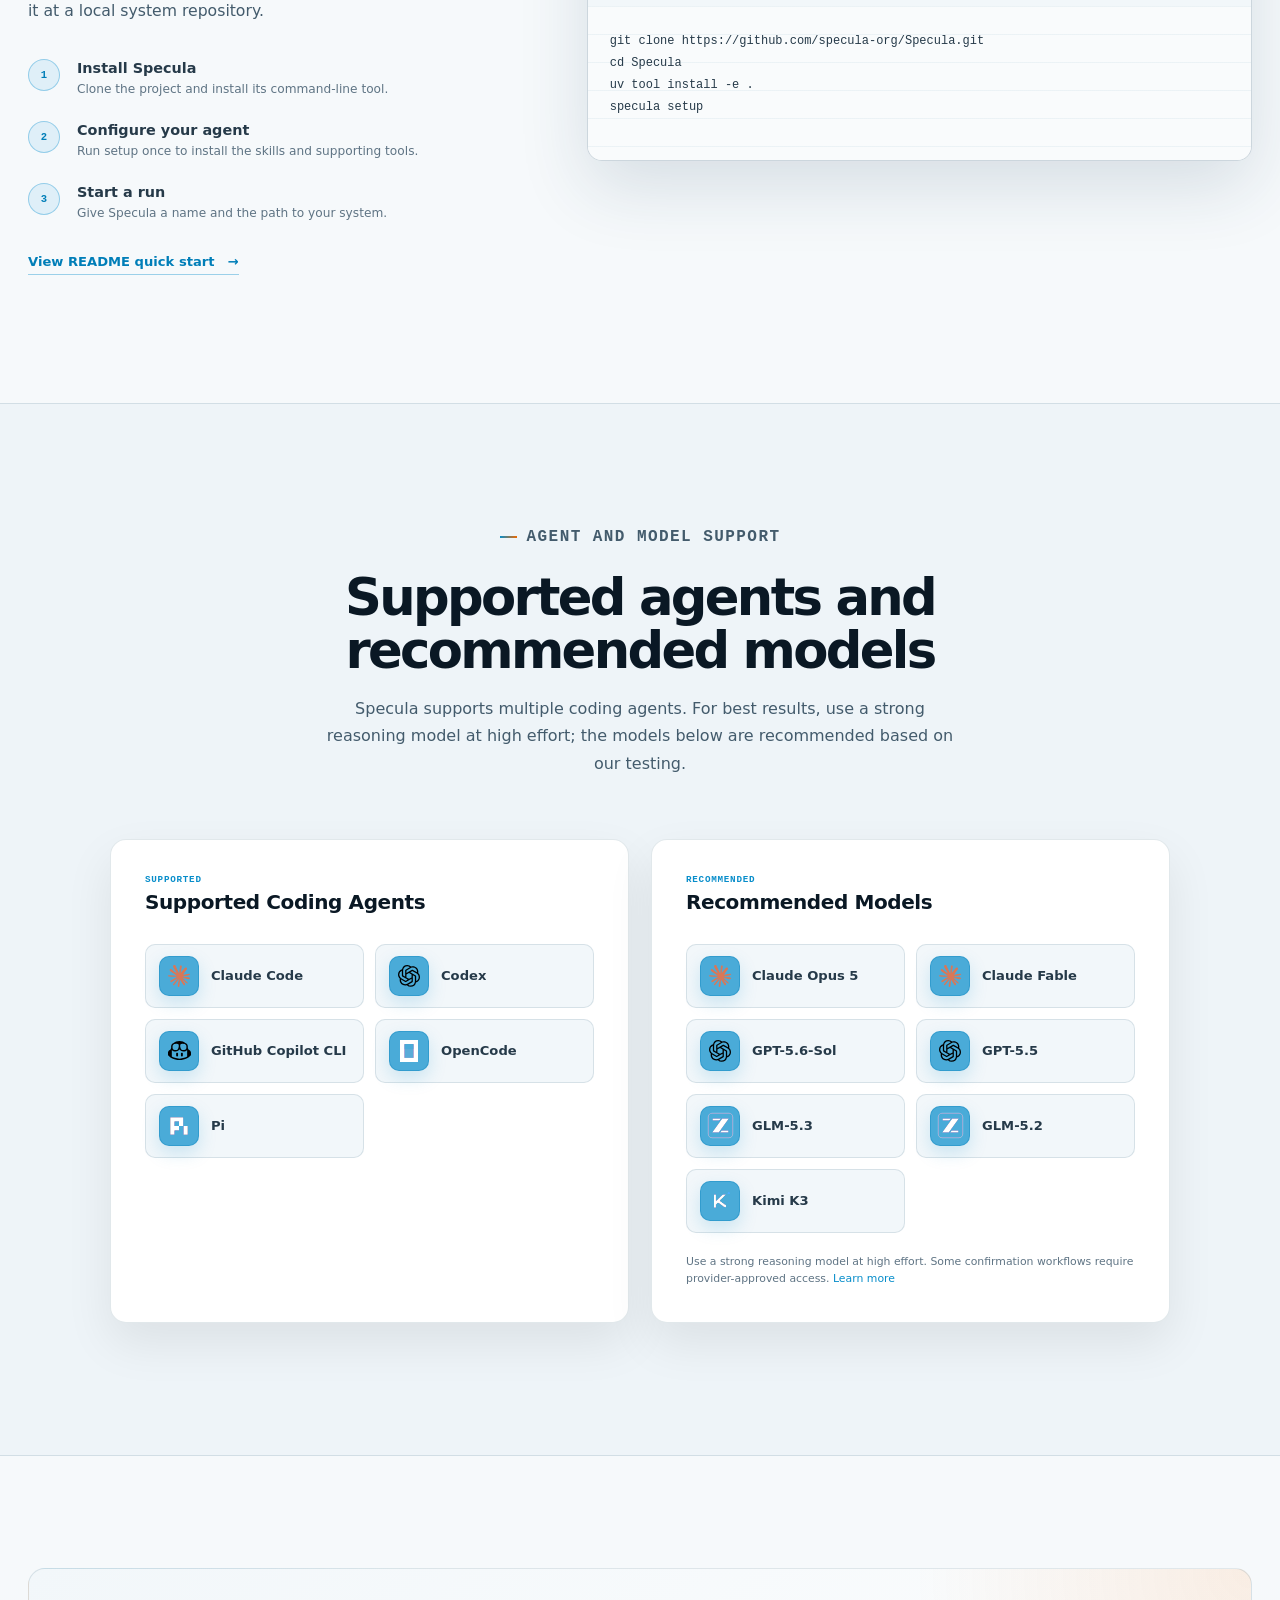
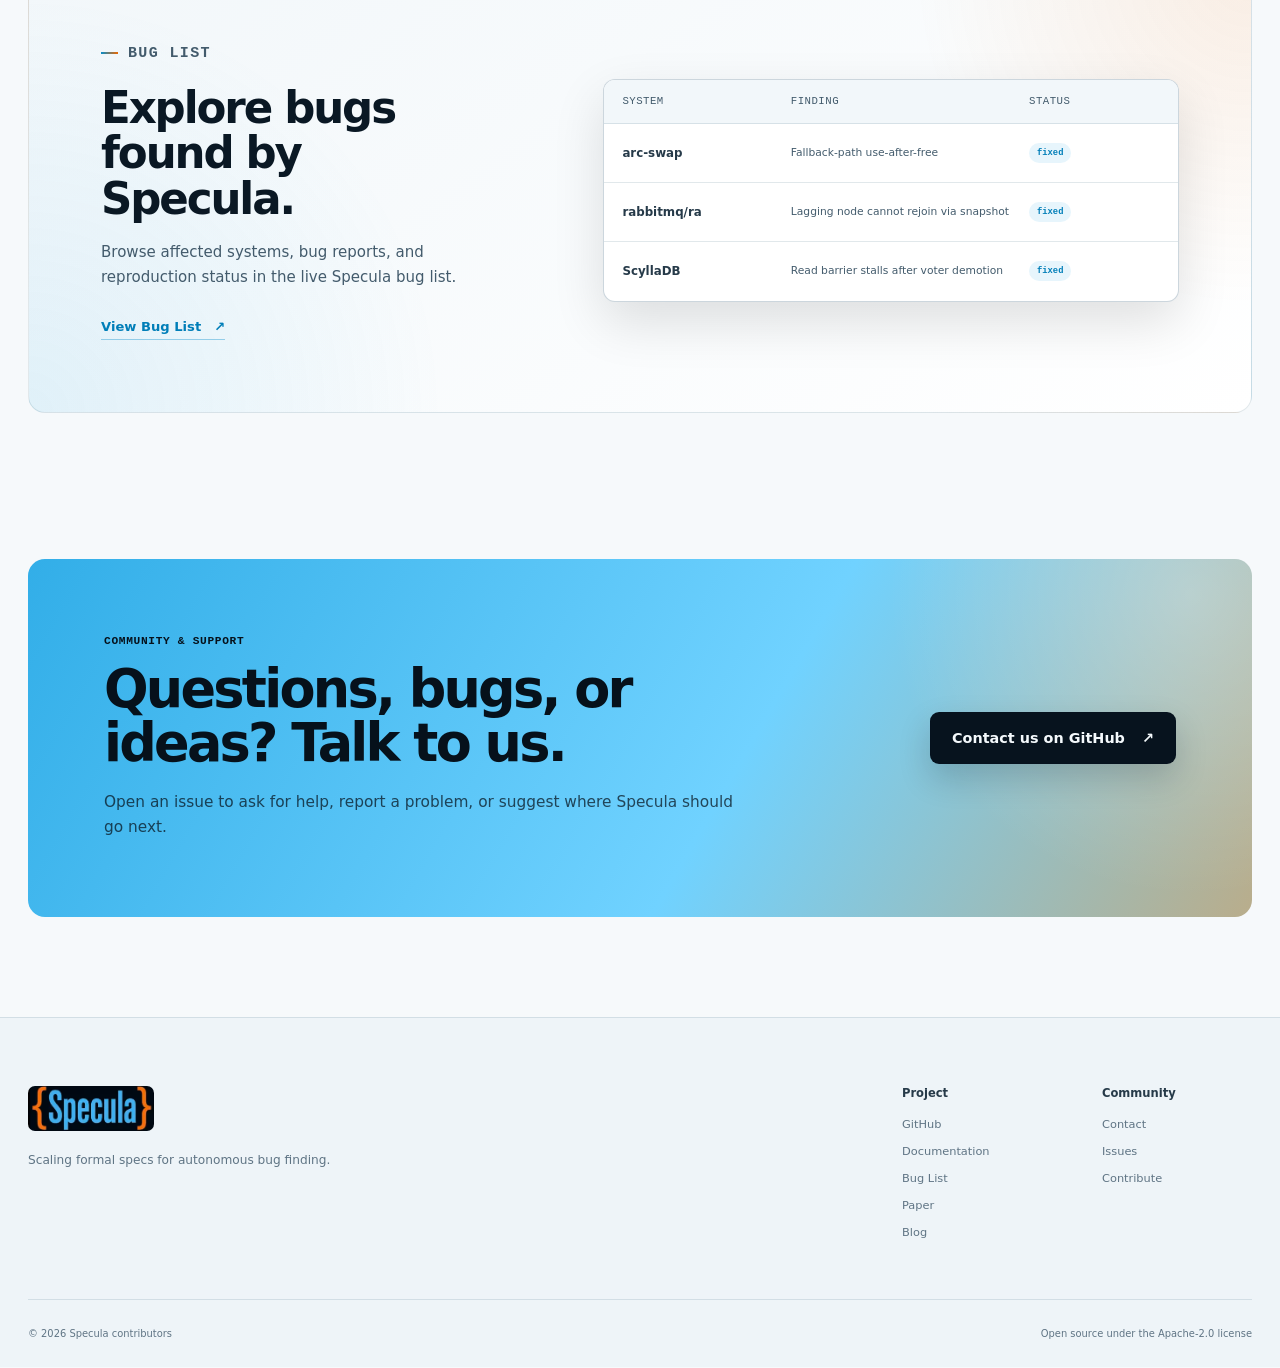
==== commit 8f1262b2: "Show newly fixed bugs in preview" ====
--- a/index.html
+++ b/index.html
@@ -314,9 +314,9 @@
           </div>
           <div class="bug-list-preview">
             <div class="bug-list-row bug-list-head"><span>System</span><span>Finding</span><span>Status</span></div>
-            <div class="bug-list-row"><strong>AptosBFT</strong><span>Post-crash double-vote</span><b class="status-reproduced">Reproduced</b></div>
-            <div class="bug-list-row"><strong>arc-swap</strong><span>Fallback path use-after-free</span><b class="status-fixed">Fixed</b></div>
-            <div class="bug-list-row"><strong>etcd/raft</strong><span>Stale LeaseRead under partition</span><b class="status-fixed">Fixed</b></div>
+            <div class="bug-list-row"><strong>arc-swap</strong><span>Fallback-path use-after-free</span><b class="status-fixed">Fixed</b></div>
+            <div class="bug-list-row"><strong>rabbitmq/ra</strong><span>Lagging node cannot rejoin via snapshot</span><b class="status-fixed">Fixed</b></div>
+            <div class="bug-list-row"><strong>ScyllaDB</strong><span>Read barrier stalls after voter demotion</span><b class="status-fixed">Fixed</b></div>
           </div>
         </div>
       </section>
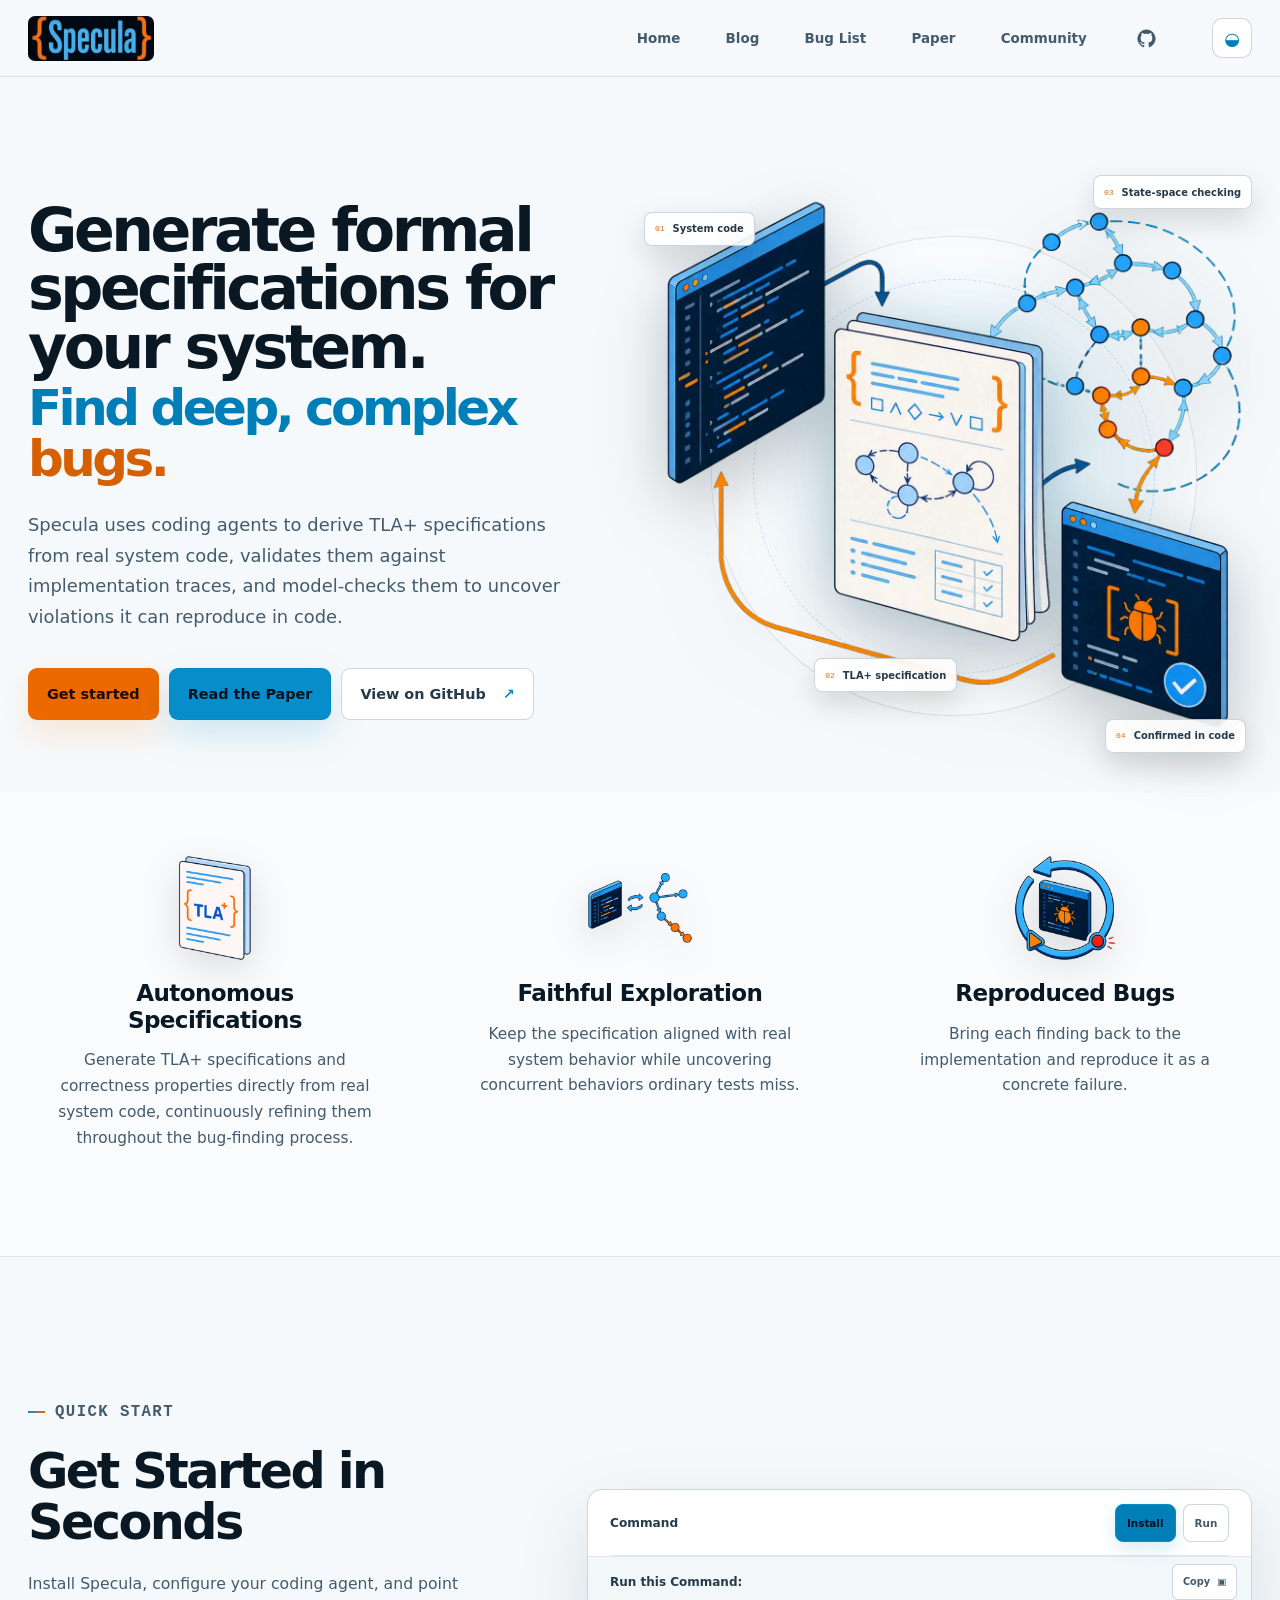
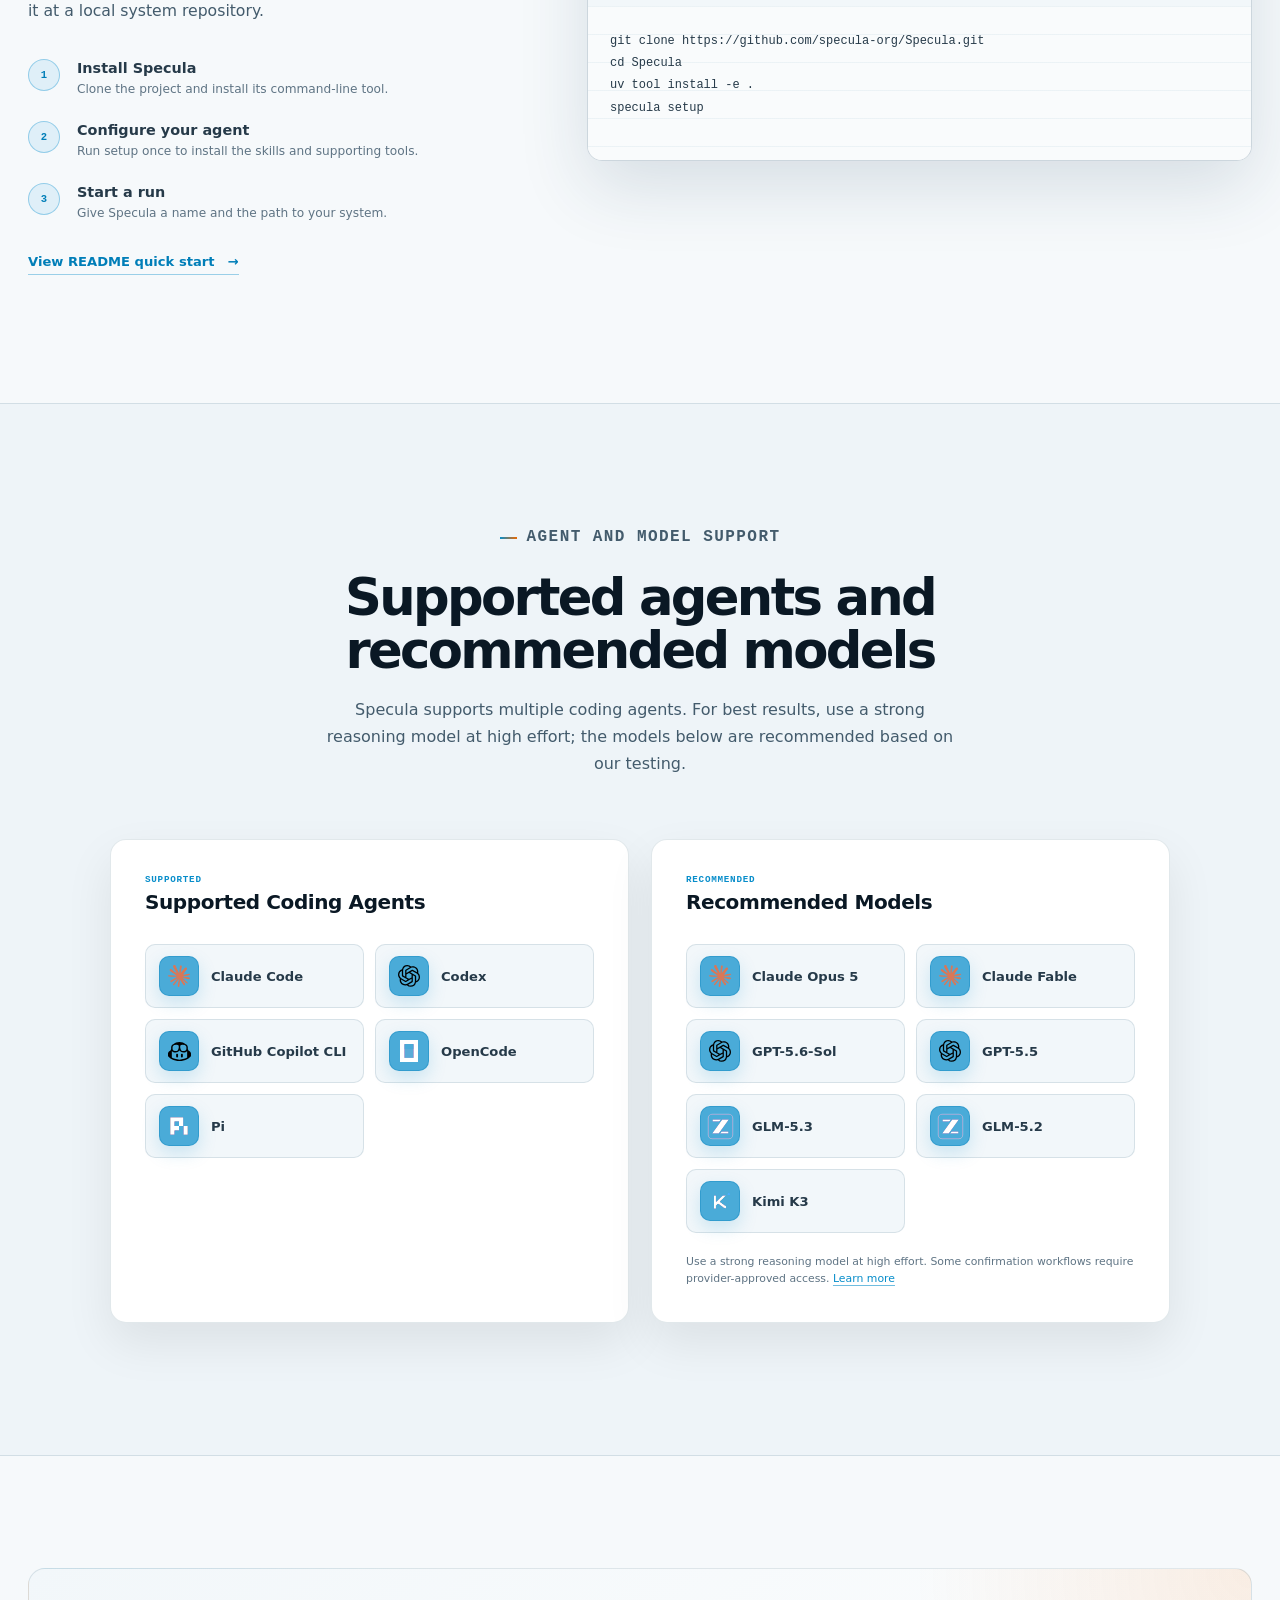
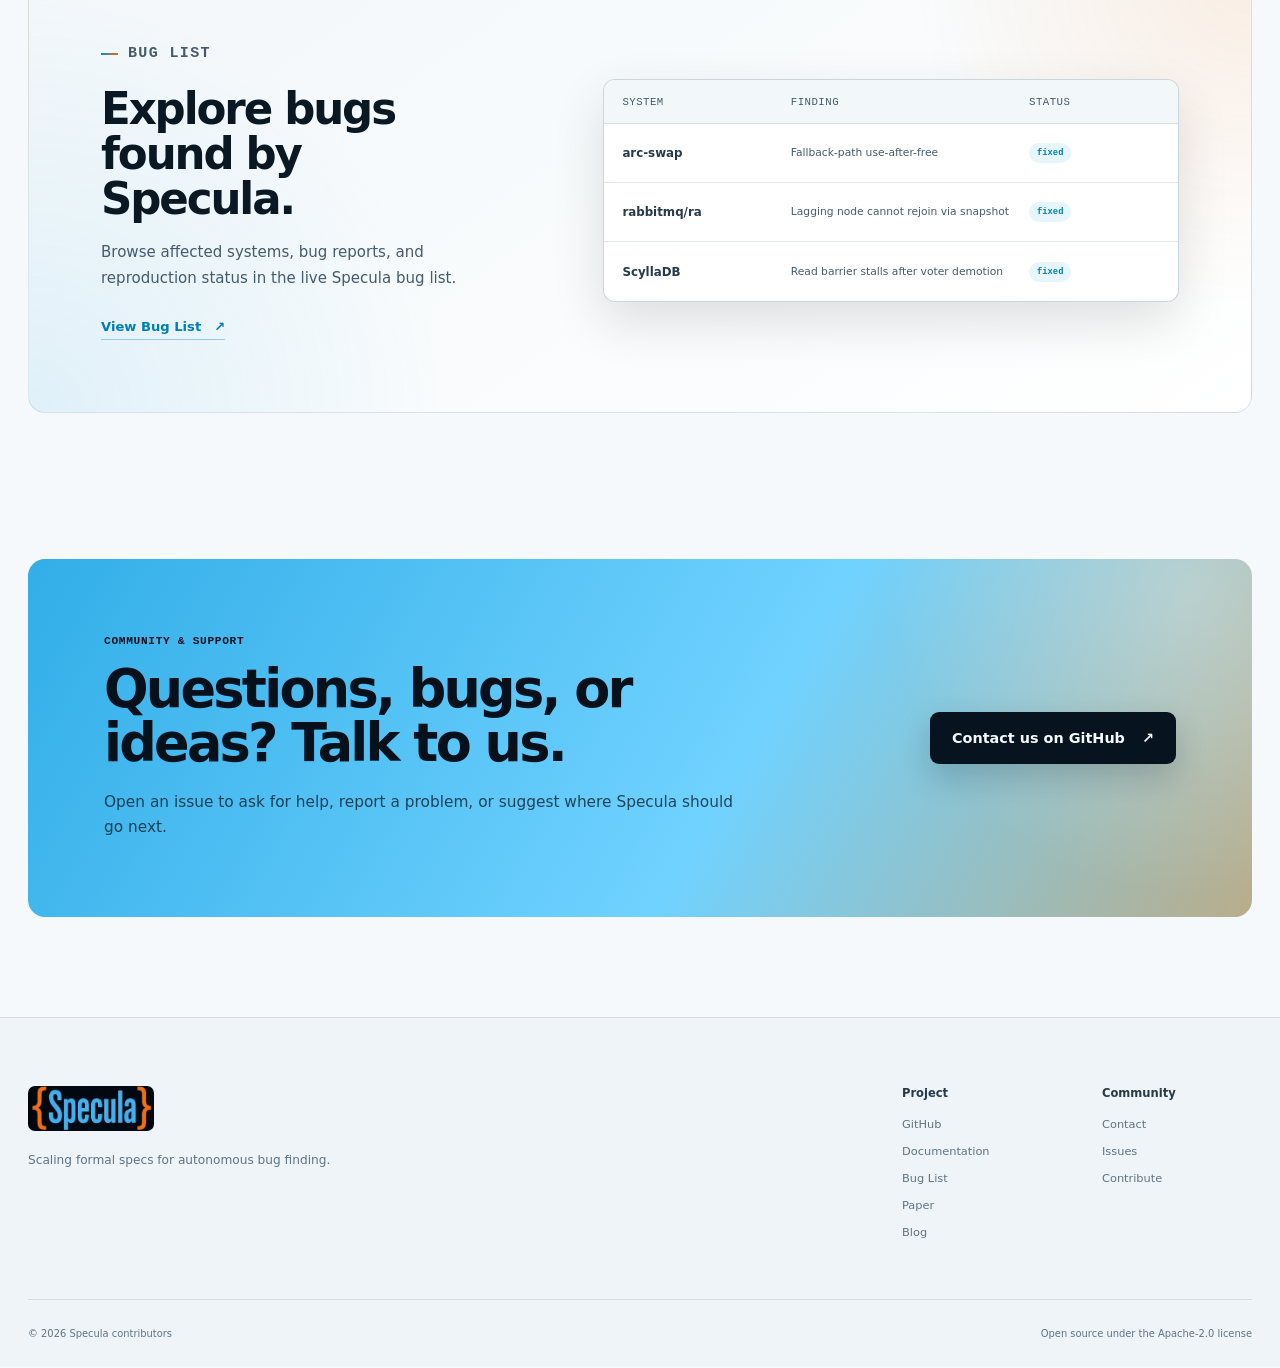
==== commit a201ad91: "Polish motion performance and site consistency" ====
--- a/index.html
+++ b/index.html
@@ -269,11 +269,11 @@
                 <div><p>SUPPORTED</p><h3>Supported Coding Agents</h3></div>
               </div>
               <div class="support-items agents-list">
-                <div><span class="brand-icon brand-icon--claude"><img src="assets/logos/claude.svg" alt="" /></span><strong>Claude Code</strong></div>
-                <div><span class="brand-icon brand-icon--openai"><img src="assets/logos/openai.svg" alt="" /></span><strong>Codex</strong></div>
-                <div><span class="brand-icon brand-icon--copilot"><img src="assets/logos/github-copilot.svg" alt="" /></span><strong>GitHub Copilot CLI</strong></div>
-                <div><span class="brand-icon brand-icon--opencode"><img src="assets/logos/opencode.png" alt="" /></span><strong>OpenCode</strong></div>
-                <div><span class="brand-icon brand-icon--pi"><img src="assets/logos/pi.svg" alt="" /></span><strong>Pi</strong></div>
+                <div><span class="brand-icon brand-icon--claude"><img src="assets/logos/claude.svg" alt="" loading="lazy" decoding="async" /></span><strong>Claude Code</strong></div>
+                <div><span class="brand-icon brand-icon--openai"><img src="assets/logos/openai.svg" alt="" loading="lazy" decoding="async" /></span><strong>Codex</strong></div>
+                <div><span class="brand-icon brand-icon--copilot"><img src="assets/logos/github-copilot.svg" alt="" loading="lazy" decoding="async" /></span><strong>GitHub Copilot CLI</strong></div>
+                <div><span class="brand-icon brand-icon--opencode"><img src="assets/logos/opencode.png" alt="" loading="lazy" decoding="async" /></span><strong>OpenCode</strong></div>
+                <div><span class="brand-icon brand-icon--pi"><img src="assets/logos/pi.svg" alt="" loading="lazy" decoding="async" /></span><strong>Pi</strong></div>
               </div>
             </article>
 
@@ -282,13 +282,13 @@
                 <div><p>RECOMMENDED</p><h3>Recommended Models</h3></div>
               </div>
               <div class="support-items models-list">
-                <div><span class="brand-icon brand-icon--claude"><img src="assets/logos/claude.svg" alt="" /></span><strong>Claude Opus 5</strong></div>
-                <div><span class="brand-icon brand-icon--claude"><img src="assets/logos/claude.svg" alt="" /></span><strong>Claude Fable</strong></div>
-                <div><span class="brand-icon brand-icon--openai"><img src="assets/logos/openai.svg" alt="" /></span><strong>GPT-5.6-Sol</strong></div>
-                <div><span class="brand-icon brand-icon--openai"><img src="assets/logos/openai.svg" alt="" /></span><strong>GPT-5.5</strong></div>
-                <div><span class="brand-icon brand-icon--zai"><img src="assets/logos/zai.svg" alt="" /></span><strong>GLM-5.3</strong></div>
-                <div><span class="brand-icon brand-icon--zai"><img src="assets/logos/zai.svg" alt="" /></span><strong>GLM-5.2</strong></div>
-                <div><span class="brand-icon brand-icon--kimi"><img src="assets/logos/kimi.png" alt="" /></span><strong>Kimi K3</strong></div>
+                <div><span class="brand-icon brand-icon--claude"><img src="assets/logos/claude.svg" alt="" loading="lazy" decoding="async" /></span><strong>Claude Opus 5</strong></div>
+                <div><span class="brand-icon brand-icon--claude"><img src="assets/logos/claude.svg" alt="" loading="lazy" decoding="async" /></span><strong>Claude Fable</strong></div>
+                <div><span class="brand-icon brand-icon--openai"><img src="assets/logos/openai.svg" alt="" loading="lazy" decoding="async" /></span><strong>GPT-5.6-Sol</strong></div>
+                <div><span class="brand-icon brand-icon--openai"><img src="assets/logos/openai.svg" alt="" loading="lazy" decoding="async" /></span><strong>GPT-5.5</strong></div>
+                <div><span class="brand-icon brand-icon--zai"><img src="assets/logos/zai.svg" alt="" loading="lazy" decoding="async" /></span><strong>GLM-5.3</strong></div>
+                <div><span class="brand-icon brand-icon--zai"><img src="assets/logos/zai.svg" alt="" loading="lazy" decoding="async" /></span><strong>GLM-5.2</strong></div>
+                <div><span class="brand-icon brand-icon--kimi"><img src="assets/logos/kimi.png" alt="" loading="lazy" decoding="async" /></span><strong>Kimi K3</strong></div>
               </div>
               <p class="support-note">
                 Use a strong reasoning model at high effort. Some confirmation workflows require provider-approved access.
--- a/styles.css
+++ b/styles.css
@@ -90,15 +90,14 @@
 body::after {
   position: absolute;
   top: -180px;
-  left: 55%;
+  right: 0;
   z-index: -1;
-  width: 760px;
+  width: min(760px, 100%);
   height: 640px;
   border-radius: 50%;
   content: "";
   pointer-events: none;
   background: radial-gradient(circle, rgba(52, 174, 233, 0.12), transparent 66%);
-  transform: translateX(-20%);
 }
 
 button,
@@ -192,6 +191,14 @@
   transition: color 160ms ease;
 }
 
+nav a:not(.github-nav) {
+  position: relative;
+  display: inline-flex;
+  align-items: center;
+  min-height: 40px;
+  padding-inline: 6px;
+}
+
 nav a:hover {
   color: var(--text);
 }
@@ -201,10 +208,11 @@
 }
 
 .nav-current::after {
-  display: block;
-  width: 100%;
+  position: absolute;
+  right: 0;
+  bottom: 3px;
+  left: 0;
   height: 2px;
-  margin-top: 6px;
   border-radius: 2px;
   content: "";
   background: linear-gradient(90deg, var(--blue), var(--orange));
@@ -212,8 +220,8 @@
 
 .github-nav {
   display: grid;
-  width: 34px;
-  height: 34px;
+  width: 40px;
+  height: 40px;
   place-items: center;
   border-radius: 8px;
 }
@@ -754,7 +762,12 @@
   border: 1px dashed color-mix(in srgb, var(--blue) 22%, transparent);
   border-radius: 50%;
   content: "";
-  animation: orbit-spin 36s linear infinite;
+  animation: orbit-spin 42s linear infinite paused;
+}
+
+.hero-visual.is-in-view::after {
+  animation-play-state: running;
+  will-change: transform;
 }
 
 .hero-visual > img {
@@ -1528,7 +1541,7 @@
 }
 
 .builder-options button {
-  min-height: 34px;
+  min-height: 38px;
   padding-inline: 11px;
   border: 1px solid var(--line-strong);
   border-radius: 8px;
@@ -1582,7 +1595,7 @@
   display: inline-flex;
   gap: 7px;
   align-items: center;
-  min-height: 31px;
+  min-height: 36px;
   padding-inline: 10px;
   border: 1px solid var(--line-strong);
   border-radius: 6px;
@@ -1793,6 +1806,9 @@
 
 .support-note a {
   color: var(--blue);
+  text-decoration: underline;
+  text-decoration-color: color-mix(in srgb, var(--blue) 58%, transparent);
+  text-underline-offset: 3px;
 }
 
 .bug-list-section {
@@ -2381,16 +2397,17 @@
 
 .motion-ready .reveal {
   opacity: 0;
-  transform: translateY(18px);
+  transform: translate3d(0, 14px, 0);
   transition:
-    opacity 680ms cubic-bezier(0.22, 1, 0.36, 1),
-    transform 680ms cubic-bezier(0.22, 1, 0.36, 1);
+    opacity 620ms cubic-bezier(0.22, 1, 0.36, 1),
+    transform 620ms cubic-bezier(0.22, 1, 0.36, 1);
   transition-delay: var(--reveal-delay, 0ms);
+  will-change: opacity, transform;
 }
 
 .motion-ready .reveal.is-visible {
   opacity: 1;
-  transform: translateY(0);
+  transform: translate3d(0, 0, 0);
 }
 
 @keyframes reveal-up {
@@ -2536,8 +2553,12 @@
     justify-content: flex-end;
   }
 
-  nav a {
+  nav a:not(.github-nav) {
     display: none;
+  }
+
+  nav a:nth-child(-n + 2) {
+    display: inline-flex;
   }
 
   nav a:last-child {
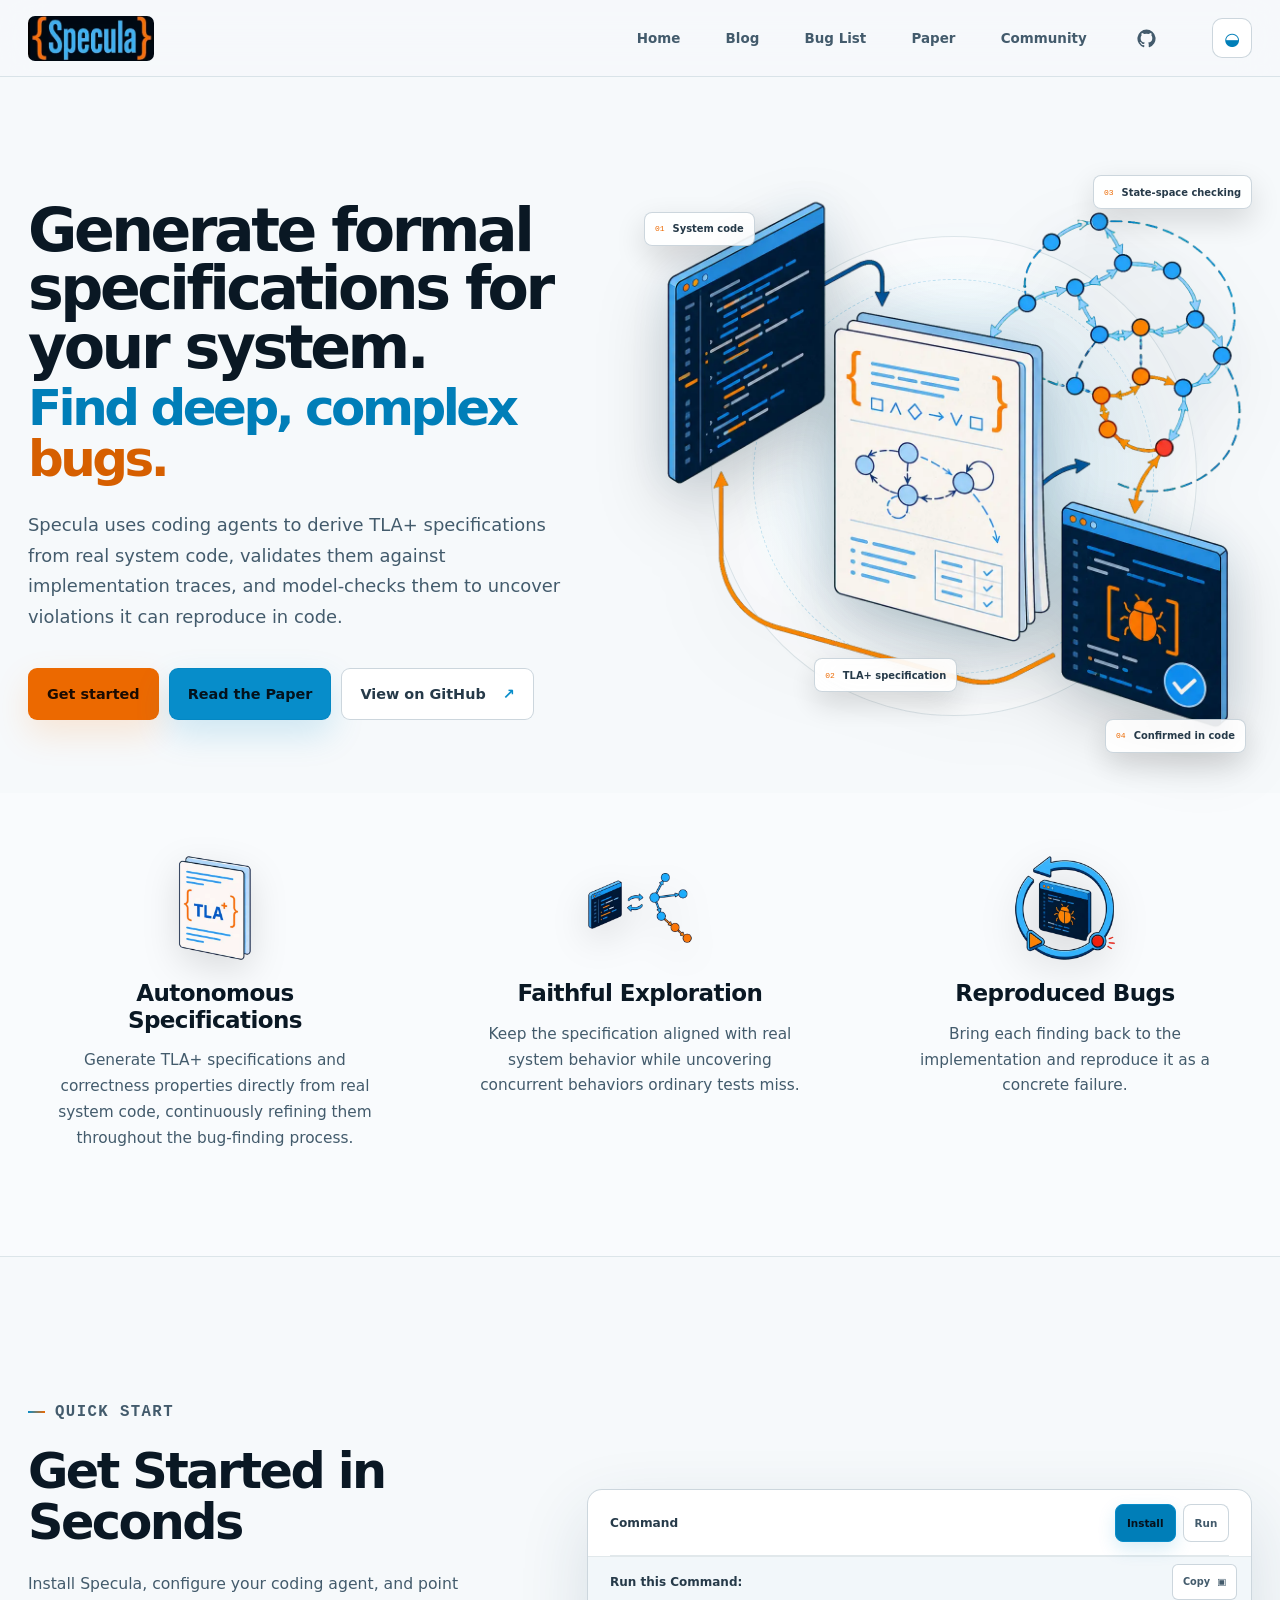
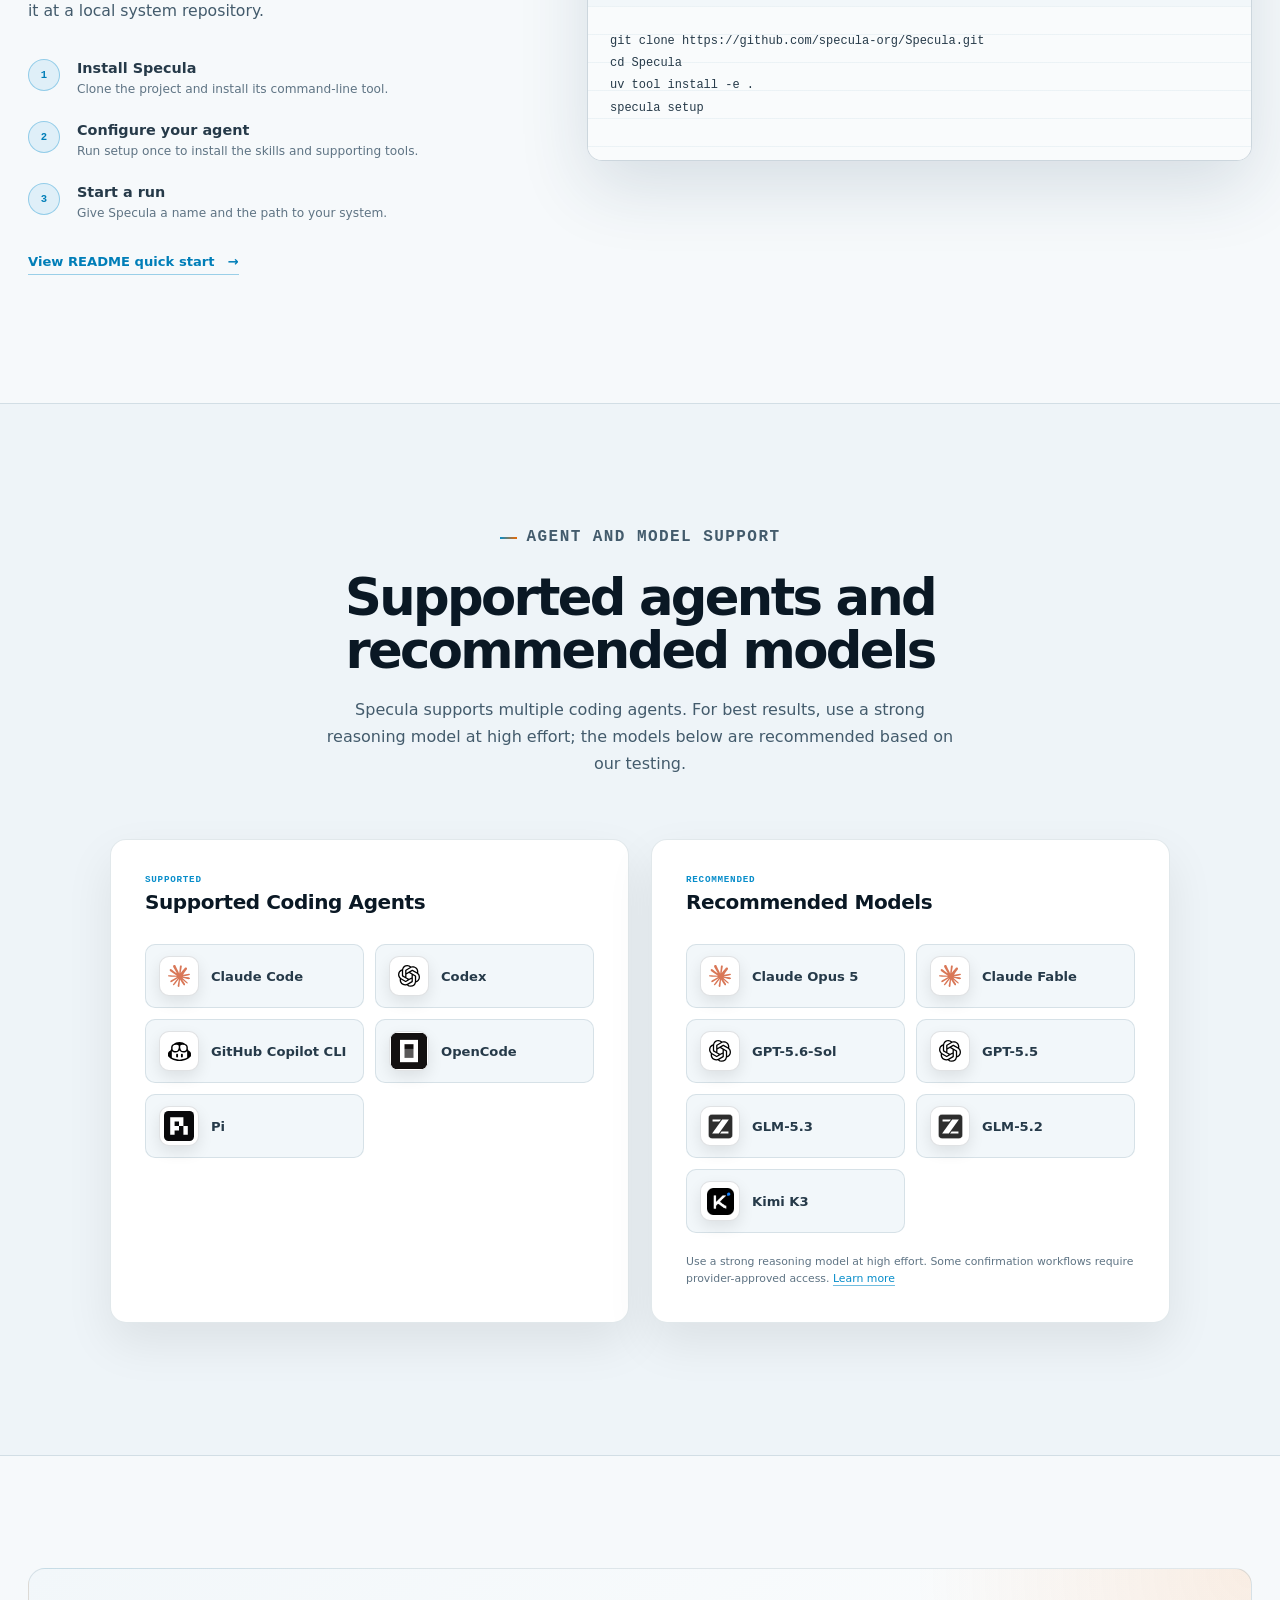
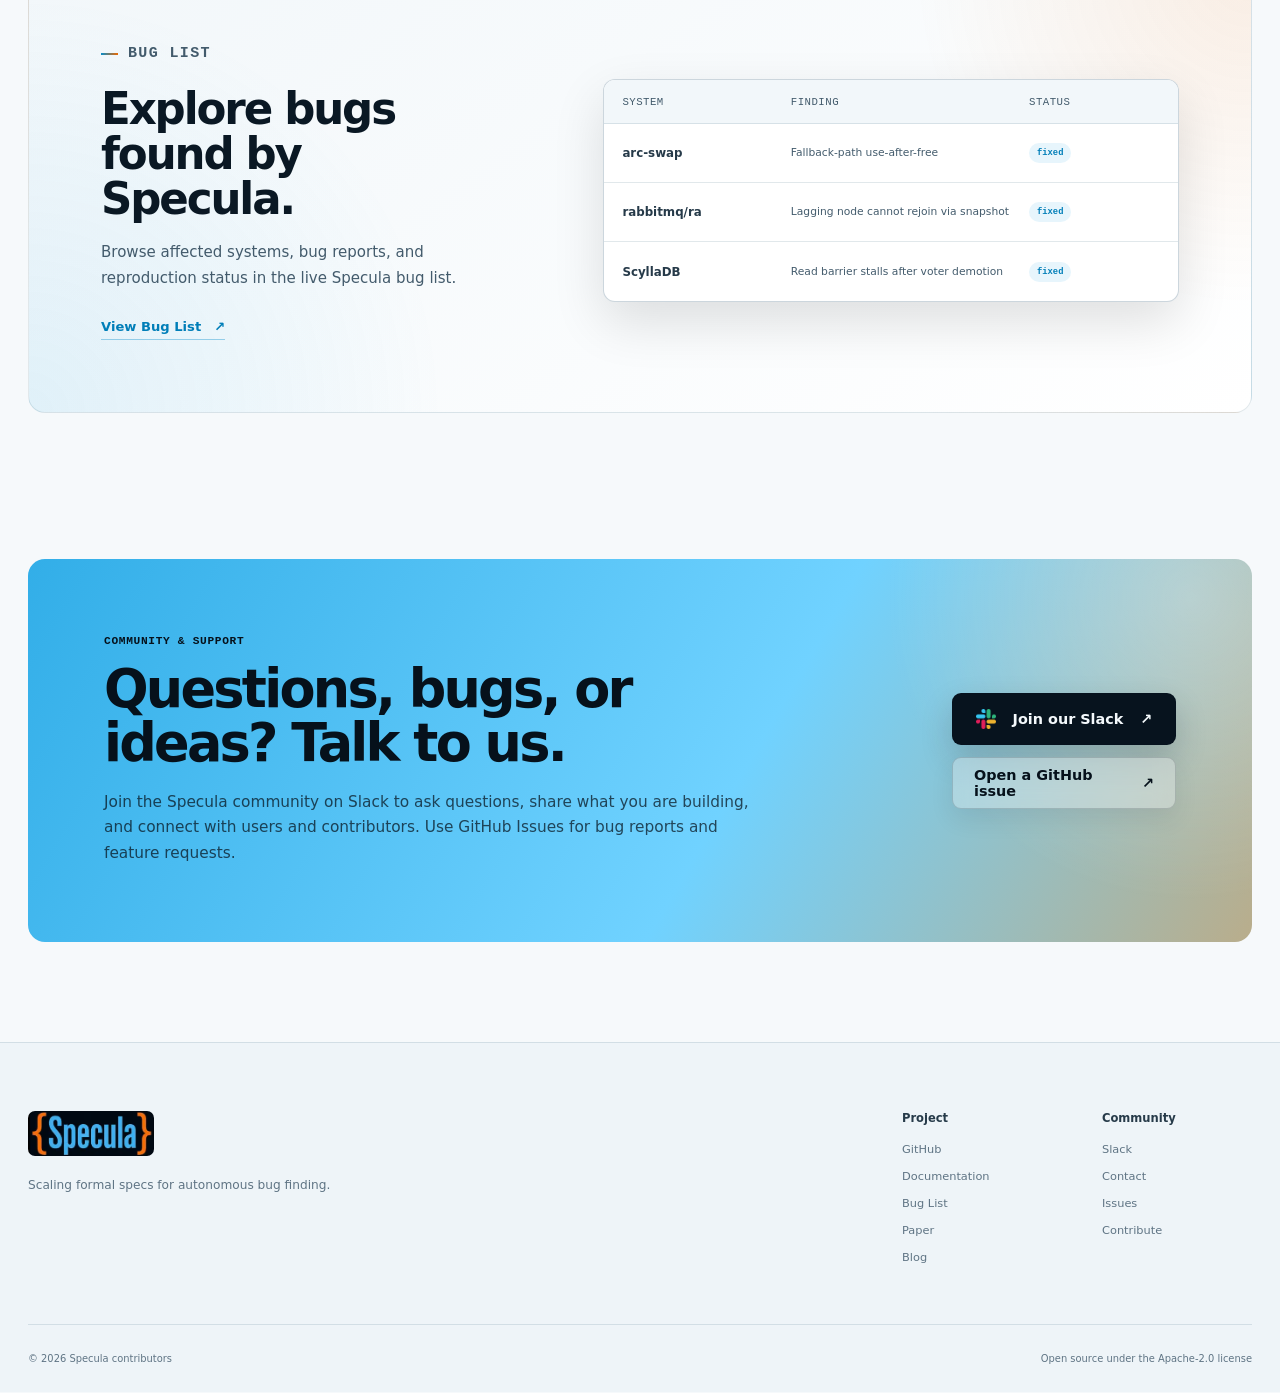
==== commit 07de906b: "Add Slack community entry" ====
--- a/index.html
+++ b/index.html
@@ -325,11 +325,17 @@
         <div>
           <p>Community &amp; support</p>
           <h2 id="contact-title">Questions, bugs, or ideas? Talk to us.</h2>
-          <span class="contact-copy">Open an issue to ask for help, report a problem, or suggest where Specula should go next.</span>
-        </div>
-        <a class="button button-inverse" href="https://github.com/specula-org/Specula/issues">
-          Contact us on GitHub <span aria-hidden="true">↗</span>
-        </a>
+          <span class="contact-copy">Join the Specula community on Slack to ask questions, share what you are building, and connect with users and contributors. Use GitHub Issues for bug reports and feature requests.</span>
+        </div>
+        <div class="contact-actions">
+          <a class="button button-inverse" href="https://join.slack.com/t/agentictla/shared_invite/zt-48n6xr39t-kFPa9_spFJSj6Sf4M4Qa4w" target="_blank" rel="noopener noreferrer">
+            <img class="button-icon" src="assets/logos/slack.png" width="20" height="20" alt="" />
+            Join our Slack <span aria-hidden="true">↗</span>
+          </a>
+          <a class="button button-contact-secondary" href="https://github.com/specula-org/Specula/issues">
+            Open a GitHub issue <span aria-hidden="true">↗</span>
+          </a>
+        </div>
       </section>
     </main>
 
@@ -352,6 +358,7 @@
           </div>
           <div>
             <strong>Community</strong>
+            <a href="https://join.slack.com/t/agentictla/shared_invite/zt-48n6xr39t-kFPa9_spFJSj6Sf4M4Qa4w" target="_blank" rel="noopener noreferrer">Slack</a>
             <a href="#contact">Contact</a>
             <a href="https://github.com/specula-org/Specula/issues">Issues</a>
             <a href="https://github.com/specula-org/Specula/blob/main/CONTRIBUTING.md">Contribute</a>
--- a/styles.css
+++ b/styles.css
@@ -1746,11 +1746,11 @@
   height: 40px;
   padding: 0;
   overflow: hidden;
-  border: 1px solid color-mix(in srgb, var(--blue-bright) 32%, transparent);
+  border: 1px solid rgba(7, 21, 34, 0.12);
   border-radius: 10px;
-  color: #ffffff;
-  background: color-mix(in srgb, var(--blue) 72%, var(--bg));
-  box-shadow: 0 7px 18px color-mix(in srgb, var(--blue) 17%, transparent);
+  color: #071522;
+  background: #ffffff;
+  box-shadow: 0 6px 15px rgba(0, 0, 0, 0.09);
 }
 
 .support-items .brand-icon img {
@@ -1758,13 +1758,6 @@
   width: 22px;
   height: 22px;
   object-fit: contain;
-}
-
-.brand-icon--opencode img,
-.brand-icon--pi img,
-.brand-icon--zai img,
-.brand-icon--kimi img {
-  mix-blend-mode: lighten;
 }
 
 .support-items .brand-icon--copilot img {
@@ -1954,9 +1947,21 @@
   line-height: 1.65;
 }
 
+.contact-actions {
+  display: flex;
+  flex: 0 0 224px;
+  flex-direction: column;
+  gap: 12px;
+  width: 224px;
+  margin-left: 50px;
+}
+
+.contact-actions .button {
+  width: 100%;
+}
+
 .button-inverse {
   flex: 0 0 auto;
-  margin-left: 50px;
   border-color: rgba(3, 16, 27, 0.15);
   color: #f4f9fc;
   background: #07131e;
@@ -1965,6 +1970,27 @@
 
 .button-inverse:hover {
   background: #0d2131;
+}
+
+.button-icon {
+  display: block;
+  flex: 0 0 auto;
+  width: 20px;
+  height: 20px;
+  object-fit: contain;
+}
+
+.button-contact-secondary {
+  border-color: rgba(6, 17, 27, 0.16);
+  color: #06111b;
+  background: rgba(255, 255, 255, 0.3);
+  box-shadow: 0 10px 24px rgba(5, 18, 29, 0.08);
+  backdrop-filter: blur(10px);
+}
+
+.button-contact-secondary:hover {
+  border-color: rgba(6, 17, 27, 0.26);
+  background: rgba(255, 255, 255, 0.48);
 }
 
 .site-footer {
@@ -2934,6 +2960,11 @@
 
   .button-inverse {
     width: 100%;
+  }
+
+  .contact-actions {
+    flex-basis: auto;
+    width: 100%;
     margin-left: 0;
   }
 
@@ -3250,6 +3281,10 @@
   border-block: 1px solid var(--line);
 }
 
+.blog-entry + .blog-entry {
+  border-top: 0;
+}
+
 .blog-entry-image {
   display: block;
   overflow: hidden;
